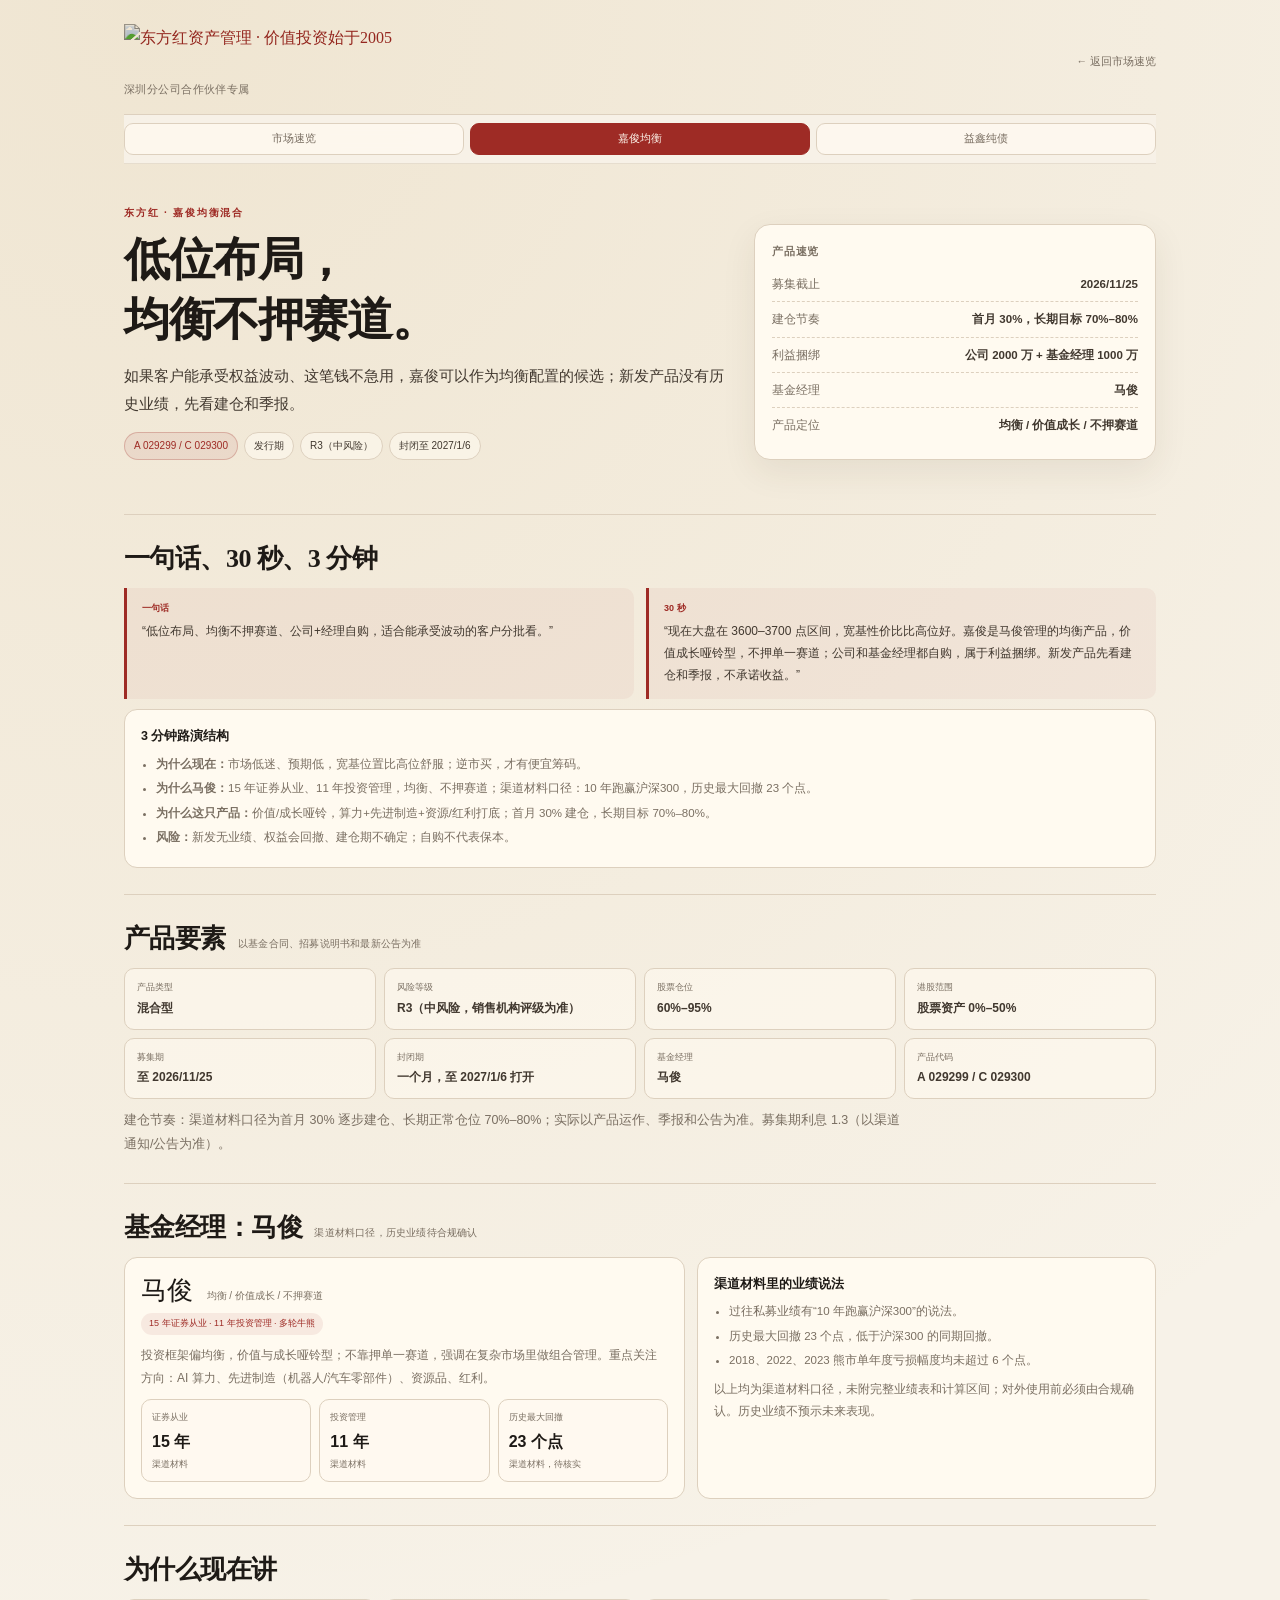
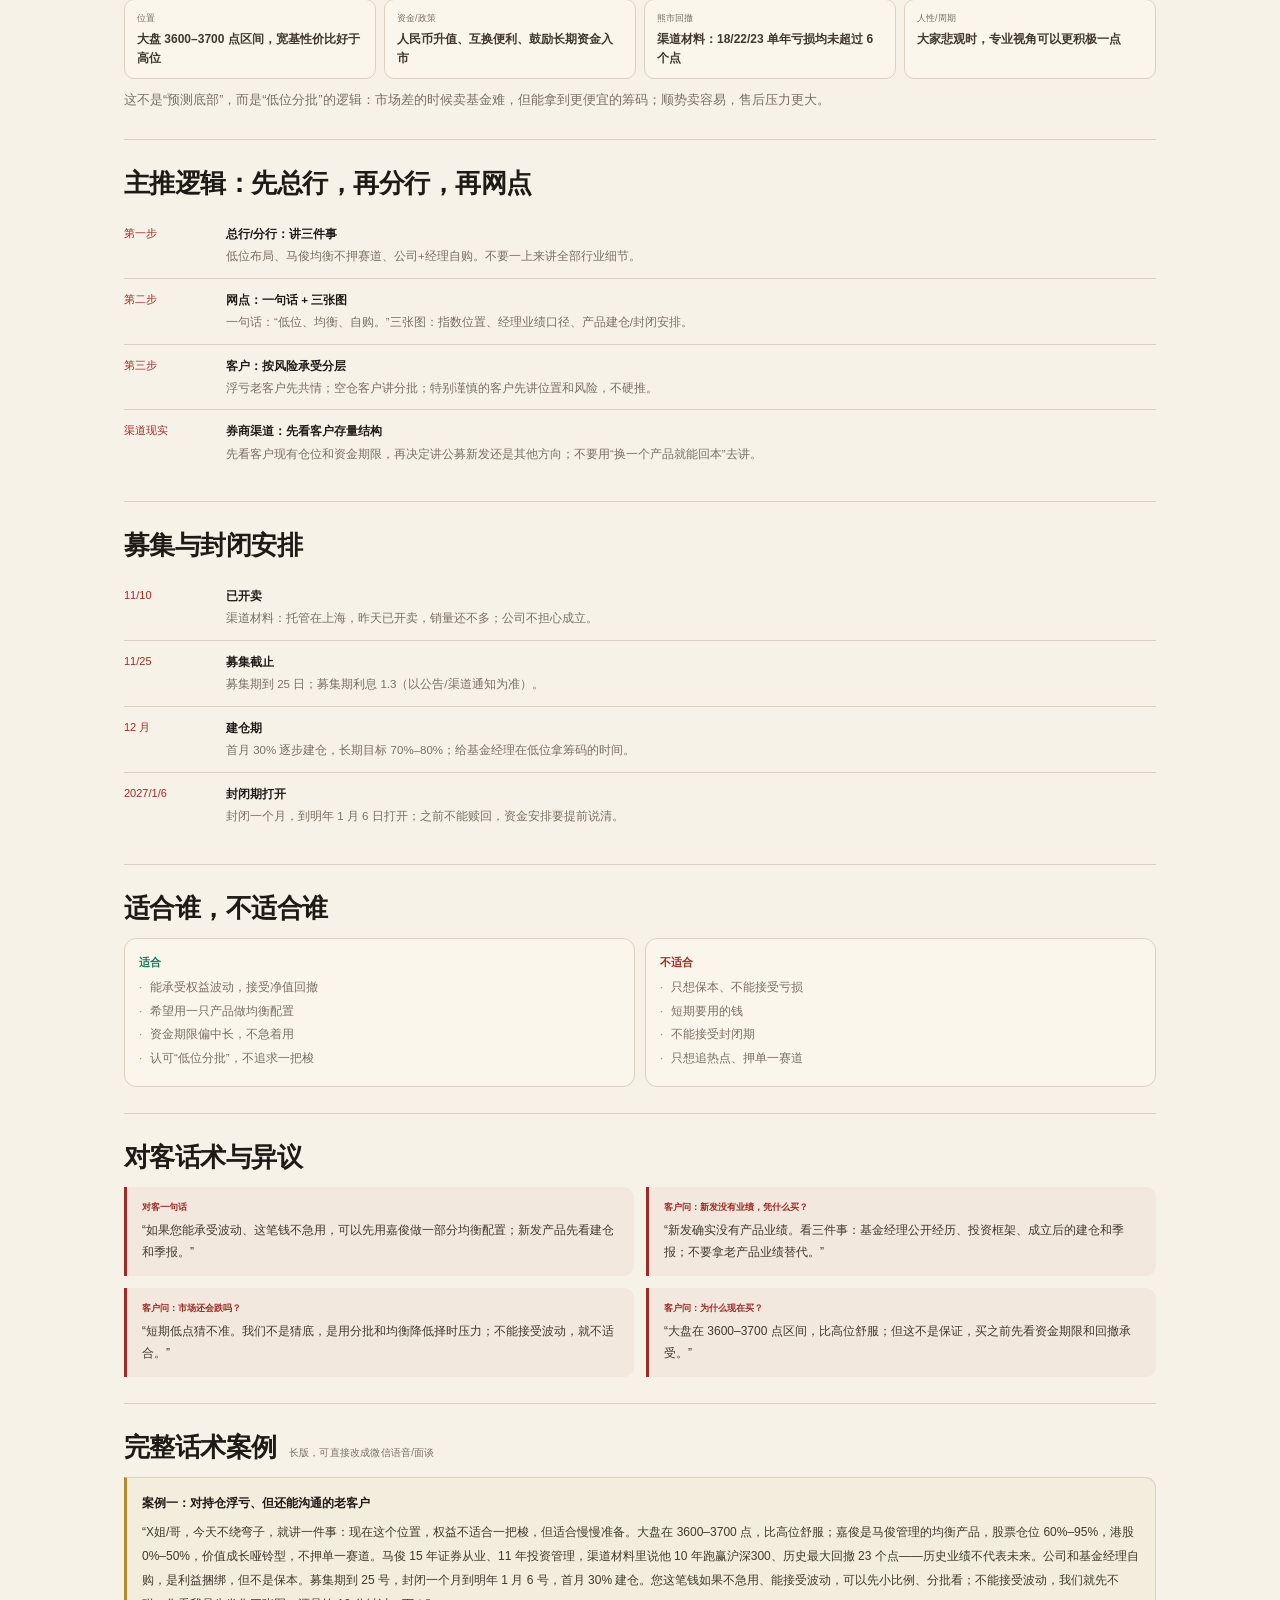
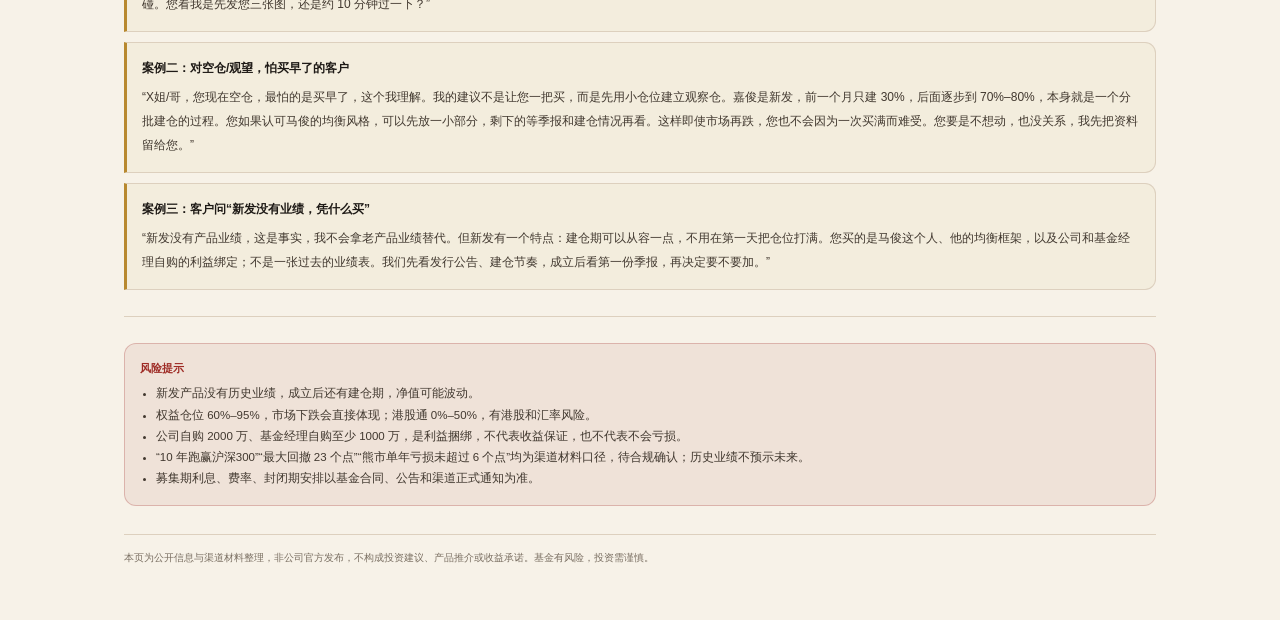
==== jiajun.html @ 781bf3e0 "feat: 产品页 Logo 与导航" ====
<!doctype html>
<html lang="zh-CN">
<head>
<meta charset="utf-8">
<meta name="viewport" content="width=device-width,initial-scale=1,viewport-fit=cover">
<meta name="format-detection" content="telephone=no">
<meta name="theme-color" content="#f7f2e8">
<meta name="apple-mobile-web-app-capable" content="yes">
<meta name="apple-mobile-web-app-status-bar-style" content="default">
<title>东方红 · 嘉俊均衡混合</title>
<meta name="description" content="东方红嘉俊均衡混合产品页：产品定位、基金经理马俊、历史业绩口径、主推逻辑、募集与封闭安排。">
<link rel="icon" href="data:,">
<link rel="stylesheet" href="styles.css">
<link rel="stylesheet" href="product.css">
</head>
<body>
<div class="page">
  <header class="top">
    <a class="brand" href="index.html">
      <img class="brand-logo" src="assets/dfham-logo.png" alt="东方红资产管理 · 价值投资始于2005">
      <span class="brand-sub">深圳分公司合作伙伴专属</span>
    </a>
    <a class="back" href="index.html">← 返回市场速览</a>
  </header>

  <nav class="prod-nav" aria-label="产品导航">
    <a href="index.html">市场速览</a>
    <a class="active" href="jiajun.html">嘉俊均衡</a>
    <a href="yixin.html">益鑫纯债</a>
  </nav>

  <section class="product-hero">
    <div>
      <div class="kicker">东方红 · 嘉俊均衡混合</div>
      <h1>低位布局，<br>均衡不押赛道。</h1>
      <p class="hero-line">如果客户能承受权益波动、这笔钱不急用，嘉俊可以作为均衡配置的候选；新发产品没有历史业绩，先看建仓和季报。</p>
      <div class="hero-badges">
        <span class="red">A 029299 / C 029300</span>
        <span>发行期</span>
        <span>R3（中风险）</span>
        <span>封闭至 2027/1/6</span>
      </div>
    </div>
    <aside class="snapshot">
      <h2>产品速览</h2>
      <div class="snap-row"><span>募集截止</span><b>2026/11/25</b></div>
      <div class="snap-row"><span>建仓节奏</span><b>首月 30%，长期目标 70%–80%</b></div>
      <div class="snap-row"><span>利益捆绑</span><b>公司 2000 万 + 基金经理 1000 万</b></div>
      <div class="snap-row"><span>基金经理</span><b>马俊</b></div>
      <div class="snap-row"><span>产品定位</span><b>均衡 / 价值成长 / 不押赛道</b></div>
    </aside>
  </section>

  <section class="section">
    <h2>一句话、30 秒、3 分钟</h2>
    <div class="two-col">
      <div class="talk-card"><b>一句话</b><p>“低位布局、均衡不押赛道、公司+经理自购，适合能承受波动的客户分批看。”</p></div>
      <div class="talk-card"><b>30 秒</b><p>“现在大盘在 3600–3700 点区间，宽基性价比比高位好。嘉俊是马俊管理的均衡产品，价值成长哑铃型，不押单一赛道；公司和基金经理都自购，属于利益捆绑。新发产品先看建仓和季报，不承诺收益。”</p></div>
    </div>
    <div class="card" style="margin-top:10px">
      <h3>3 分钟路演结构</h3>
      <ul>
        <li><b>为什么现在：</b>市场低迷、预期低，宽基位置比高位舒服；逆市买，才有便宜筹码。</li>
        <li><b>为什么马俊：</b>15 年证券从业、11 年投资管理，均衡、不押赛道；渠道材料口径：10 年跑赢沪深300，历史最大回撤 23 个点。</li>
        <li><b>为什么这只产品：</b>价值/成长哑铃，算力+先进制造+资源/红利打底；首月 30% 建仓，长期目标 70%–80%。</li>
        <li><b>风险：</b>新发无业绩、权益会回撤、建仓期不确定；自购不代表保本。</li>
      </ul>
    </div>
  </section>

  <section class="section">
    <h2>产品要素 <small>以基金合同、招募说明书和最新公告为准</small></h2>
    <div class="facts-grid">
      <div class="fact-box"><span>产品类型</span><b>混合型</b></div>
      <div class="fact-box"><span>风险等级</span><b>R3（中风险，销售机构评级为准）</b></div>
      <div class="fact-box"><span>股票仓位</span><b>60%–95%</b></div>
      <div class="fact-box"><span>港股范围</span><b>股票资产 0%–50%</b></div>
      <div class="fact-box"><span>募集期</span><b>至 2026/11/25</b></div>
      <div class="fact-box"><span>封闭期</span><b>一个月，至 2027/1/6 打开</b></div>
      <div class="fact-box"><span>基金经理</span><b>马俊</b></div>
      <div class="fact-box"><span>产品代码</span><b>A 029299 / C 029300</b></div>
    </div>
    <p class="lede" style="margin-top:10px">建仓节奏：渠道材料口径为首月 30% 逐步建仓、长期正常仓位 70%–80%；实际以产品运作、季报和公告为准。募集期利息 1.3（以渠道通知/公告为准）。</p>
  </section>

  <section class="section">
    <h2>基金经理：马俊 <small>渠道材料口径，历史业绩待合规确认</small></h2>
    <div class="manager-grid">
      <div class="card">
        <div class="manager-name">马俊 <small>均衡 / 价值成长 / 不押赛道</small></div>
        <div class="manager-tag">15 年证券从业 · 11 年投资管理 · 多轮牛熊</div>
        <p style="margin-top:9px">投资框架偏均衡，价值与成长哑铃型；不靠押单一赛道，强调在复杂市场里做组合管理。重点关注方向：AI 算力、先进制造（机器人/汽车零部件）、资源品、红利。</p>
        <div class="metric-row">
          <div class="metric"><span>证券从业</span><b>15 年</b><small>渠道材料</small></div>
          <div class="metric"><span>投资管理</span><b>11 年</b><small>渠道材料</small></div>
          <div class="metric"><span>历史最大回撤</span><b>23 个点</b><small>渠道材料，待核实</small></div>
        </div>
      </div>
      <div class="card">
        <h3>渠道材料里的业绩说法</h3>
        <ul>
          <li>过往私募业绩有“10 年跑赢沪深300”的说法。</li>
          <li>历史最大回撤 23 个点，低于沪深300 的同期回撤。</li>
          <li>2018、2022、2023 熊市单年度亏损幅度均未超过 6 个点。</li>
        </ul>
        <p style="margin-top:7px">以上均为渠道材料口径，未附完整业绩表和计算区间；对外使用前必须由合规确认。历史业绩不预示未来表现。</p>
      </div>
    </div>
  </section>

  <section class="section">
    <h2>为什么现在讲</h2>
    <div class="facts-grid">
      <div class="fact-box"><span>位置</span><b>大盘 3600–3700 点区间，宽基性价比好于高位</b></div>
      <div class="fact-box"><span>资金/政策</span><b>人民币升值、互换便利、鼓励长期资金入市</b></div>
      <div class="fact-box"><span>熊市回撤</span><b>渠道材料：18/22/23 单年亏损均未超过 6 个点</b></div>
      <div class="fact-box"><span>人性/周期</span><b>大家悲观时，专业视角可以更积极一点</b></div>
    </div>
    <p class="lede" style="margin-top:10px">这不是“预测底部”，而是“低位分批”的逻辑：市场差的时候卖基金难，但能拿到更便宜的筹码；顺势卖容易，售后压力更大。</p>
  </section>

  <section class="section">
    <h2>主推逻辑：先总行，再分行，再网点</h2>
    <div class="timeline">
      <div class="tl-row"><div class="tl-date">第一步</div><div class="tl-body"><h3>总行/分行：讲三件事</h3><p>低位布局、马俊均衡不押赛道、公司+经理自购。不要一上来讲全部行业细节。</p></div></div>
      <div class="tl-row"><div class="tl-date">第二步</div><div class="tl-body"><h3>网点：一句话 + 三张图</h3><p>一句话：“低位、均衡、自购。”三张图：指数位置、经理业绩口径、产品建仓/封闭安排。</p></div></div>
      <div class="tl-row"><div class="tl-date">第三步</div><div class="tl-body"><h3>客户：按风险承受分层</h3><p>浮亏老客户先共情；空仓客户讲分批；特别谨慎的客户先讲位置和风险，不硬推。</p></div></div>
      <div class="tl-row"><div class="tl-date">渠道现实</div><div class="tl-body"><h3>券商渠道：先看客户存量结构</h3><p>先看客户现有仓位和资金期限，再决定讲公募新发还是其他方向；不要用“换一个产品就能回本”去讲。</p></div></div>
    </div>
  </section>

  <section class="section">
    <h2>募集与封闭安排</h2>
    <div class="timeline">
      <div class="tl-row"><div class="tl-date">11/10</div><div class="tl-body"><h3>已开卖</h3><p>渠道材料：托管在上海，昨天已开卖，销量还不多；公司不担心成立。</p></div></div>
      <div class="tl-row"><div class="tl-date">11/25</div><div class="tl-body"><h3>募集截止</h3><p>募集期到 25 日；募集期利息 1.3（以公告/渠道通知为准）。</p></div></div>
      <div class="tl-row"><div class="tl-date">12 月</div><div class="tl-body"><h3>建仓期</h3><p>首月 30% 逐步建仓，长期目标 70%–80%；给基金经理在低位拿筹码的时间。</p></div></div>
      <div class="tl-row"><div class="tl-date">2027/1/6</div><div class="tl-body"><h3>封闭期打开</h3><p>封闭一个月，到明年 1 月 6 日打开；之前不能赎回，资金安排要提前说清。</p></div></div>
    </div>
  </section>

  <section class="section">
    <h2>适合谁，不适合谁</h2>
    <div class="fit-grid">
      <div class="fit yes"><h3>适合</h3><ul><li>能承受权益波动，接受净值回撤</li><li>希望用一只产品做均衡配置</li><li>资金期限偏中长，不急着用</li><li>认可“低位分批”，不追求一把梭</li></ul></div>
      <div class="fit no"><h3>不适合</h3><ul><li>只想保本、不能接受亏损</li><li>短期要用的钱</li><li>不能接受封闭期</li><li>只想追热点、押单一赛道</li></ul></div>
    </div>
  </section>

  <section class="section">
    <h2>对客话术与异议</h2>
    <div class="two-col">
      <div class="talk-card"><b>对客一句话</b><p>“如果您能承受波动、这笔钱不急用，可以先用嘉俊做一部分均衡配置；新发产品先看建仓和季报。”</p></div>
      <div class="talk-card"><b>客户问：新发没有业绩，凭什么买？</b><p>“新发确实没有产品业绩。看三件事：基金经理公开经历、投资框架、成立后的建仓和季报；不要拿老产品业绩替代。”</p></div>
      <div class="talk-card"><b>客户问：市场还会跌吗？</b><p>“短期低点猜不准。我们不是猜底，是用分批和均衡降低择时压力；不能接受波动，就不适合。”</p></div>
      <div class="talk-card"><b>客户问：为什么现在买？</b><p>“大盘在 3600–3700 点区间，比高位舒服；但这不是保证，买之前先看资金期限和回撤承受。”</p></div>
    </div>
  </section>

  <section class="section">
    <h2>完整话术案例 <small>长版，可直接改成微信语音/面谈</small></h2>
    <div class="long-talk">
      <b>案例一：对持仓浮亏、但还能沟通的老客户</b>
      <p>“X姐/哥，今天不绕弯子，就讲一件事：现在这个位置，权益不适合一把梭，但适合慢慢准备。大盘在 3600–3700 点，比高位舒服；嘉俊是马俊管理的均衡产品，股票仓位 60%–95%，港股 0%–50%，价值成长哑铃型，不押单一赛道。马俊 15 年证券从业、11 年投资管理，渠道材料里说他 10 年跑赢沪深300、历史最大回撤 23 个点——历史业绩不代表未来。公司和基金经理自购，是利益捆绑，但不是保本。募集期到 25 号，封闭一个月到明年 1 月 6 号，首月 30% 建仓。您这笔钱如果不急用、能接受波动，可以先小比例、分批看；不能接受波动，我们就先不碰。您看我是先发您三张图，还是约 10 分钟过一下？”</p>
    </div>
    <div class="long-talk">
      <b>案例二：对空仓/观望，怕买早了的客户</b>
      <p>“X姐/哥，您现在空仓，最怕的是买早了，这个我理解。我的建议不是让您一把买，而是先用小仓位建立观察仓。嘉俊是新发，前一个月只建 30%，后面逐步到 70%–80%，本身就是一个分批建仓的过程。您如果认可马俊的均衡风格，可以先放一小部分，剩下的等季报和建仓情况再看。这样即使市场再跌，您也不会因为一次买满而难受。您要是不想动，也没关系，我先把资料留给您。” </p>
    </div>
    <div class="long-talk">
      <b>案例三：客户问“新发没有业绩，凭什么买”</b>
      <p>“新发没有产品业绩，这是事实，我不会拿老产品业绩替代。但新发有一个特点：建仓期可以从容一点，不用在第一天把仓位打满。您买的是马俊这个人、他的均衡框架，以及公司和基金经理自购的利益绑定；不是一张过去的业绩表。我们先看发行公告、建仓节奏，成立后看第一份季报，再决定要不要加。” </p>
    </div>
  </section>

  <section class="section">
    <div class="risk-box">
      <h3>风险提示</h3>
      <ul>
        <li>新发产品没有历史业绩，成立后还有建仓期，净值可能波动。</li>
        <li>权益仓位 60%–95%，市场下跌会直接体现；港股通 0%–50%，有港股和汇率风险。</li>
        <li>公司自购 2000 万、基金经理自购至少 1000 万，是利益捆绑，不代表收益保证，也不代表不会亏损。</li>
        <li>“10 年跑赢沪深300”“最大回撤 23 个点”“熊市单年亏损未超过 6 个点”均为渠道材料口径，待合规确认；历史业绩不预示未来。</li>
        <li>募集期利息、费率、封闭期安排以基金合同、公告和渠道正式通知为准。</li>
      </ul>
    </div>
  </section>

  <footer class="foot">
    本页为公开信息与渠道材料整理，非公司官方发布，不构成投资建议、产品推介或收益承诺。基金有风险，投资需谨慎。
  </footer>
</div>
</body>
</html>
---- styles.css ----
:root{
  --paper:#f7f2e8;
  --surface:#fffaf0;
  --ink:#1e1a16;
  --ink2:#41382f;
  --muted:#7a6f62;
  --line:#ddd0be;
  --red:#9e2b25;
  --red-soft:rgba(158,43,37,.08);
  --gold:#b8892f;
  --green:#177a5c;
  --blue:#245f73;
  --shadow:0 12px 34px rgba(70,52,30,.08);
  --font-b:"Songti SC","Noto Serif SC",Georgia,serif;
  --font-d:"PingFang SC","Microsoft YaHei",Helvetica,sans-serif;
}
*{box-sizing:border-box;margin:0;padding:0}
html,body{overflow-x:hidden}
body{
  background:
    radial-gradient(circle at 12% 0%,rgba(184,137,47,.13),transparent 42%),
    radial-gradient(circle at 92% 2%,rgba(36,95,115,.07),transparent 38%),
    var(--paper);
  color:var(--ink);
  font-family:var(--font-b);
  line-height:1.75;
  -webkit-font-smoothing:antialiased;
}
.page{max-width:1120px;margin:0 auto;padding:26px 24px 54px}
.top{display:flex;justify-content:space-between;align-items:center;gap:18px;padding-bottom:18px;border-bottom:1px solid var(--line)}
.brand{display:flex;flex-direction:column;align-items:flex-start;gap:4px;text-decoration:none}
.brand-logo{display:block;height:42px;width:auto;mix-blend-mode:multiply}
.brand-sub{display:block;font-family:var(--font-d);font-size:10.5px;color:var(--muted);letter-spacing:.04em}
.brand-text b{display:block;font-family:var(--font-d);font-size:15px;letter-spacing:.03em}
.brand-text span{display:block;font-family:var(--font-d);font-size:10.5px;color:var(--muted);margin-top:2px;letter-spacing:.04em}
.badge{font-family:var(--font-d);font-size:10px;color:var(--red);border:1px solid rgba(158,43,37,.28);background:var(--red-soft);border-radius:999px;padding:5px 10px;white-space:nowrap}
.hero{padding:42px 0 28px}
.eyebrow{font-family:var(--font-d);font-size:10.5px;font-weight:750;letter-spacing:.16em;text-transform:uppercase;color:var(--red)}
h1{font-size:46px;line-height:1.3;letter-spacing:-.03em;font-weight:600;margin:10px 0 12px}
.summary{font-family:var(--font-d);font-size:14px;line-height:1.95;color:var(--ink2);max-width:780px}
.meta{display:flex;align-items:center;gap:9px;flex-wrap:wrap;margin-top:14px;font-family:var(--font-d);font-size:10.5px;color:var(--muted)}
.meta b{color:var(--ink2);font-weight:650}
.dot{width:3px;height:3px;border-radius:50%;background:var(--gold)}
.market-grid{display:grid;grid-template-columns:repeat(3,minmax(0,1fr));gap:10px}
.tile{border:1px solid var(--line);border-radius:14px;background:var(--surface);padding:14px 15px;box-shadow:var(--shadow);position:relative;overflow:hidden}
.tile::before{content:"";position:absolute;left:0;top:0;bottom:0;width:3px;background:var(--red);opacity:.8}
.tile.hk::before{background:var(--green)}
.tile.us::before{background:var(--blue)}
.tile.fx::before{background:var(--gold)}
.tile.gold::before{background:#a7771e}
.tile-head{display:flex;justify-content:space-between;align-items:center;gap:8px;font-family:var(--font-d);font-size:9.5px;color:var(--muted)}
.tile-label{font-family:var(--font-d);font-size:12px;font-weight:700;color:var(--ink2);letter-spacing:.01em;margin-top:0}
.tile-main{display:flex;align-items:baseline;gap:8px;margin-top:5px}
.tile-main b{font-family:var(--font-b);font-size:24px;line-height:1.05;letter-spacing:-.02em;font-weight:700;font-variant-numeric:tabular-nums}
.tile-main span{font-family:var(--font-d);font-size:11px;font-weight:600;margin-bottom:2px;font-variant-numeric:tabular-nums}
.tile-sub{display:grid;gap:2px;margin-top:7px;padding-top:6px;border-top:1px dashed var(--line);font-family:var(--font-d);font-size:10px;color:var(--muted)}
.tile-sub div{display:flex;justify-content:space-between;gap:8px}
.tile-sub b{font-weight:600;color:var(--ink2)}
.up{color:var(--red)}
.down{color:var(--green)}
.flat{color:var(--muted)}
.section{padding-top:28px;margin-top:28px;border-top:1px solid var(--line)}
.section-head{display:flex;justify-content:space-between;align-items:end;gap:18px;margin-bottom:16px}
.section-head h2{font-size:25px;line-height:1.3;font-weight:600;letter-spacing:-.02em}
.section-head p{font-family:var(--font-d);font-size:10.5px;color:var(--muted);line-height:1.75;text-align:right;max-width:400px}
.read-grid{display:grid;grid-template-columns:repeat(3,1fr);gap:10px}
.read{border:1px solid var(--line);border-radius:13px;background:rgba(255,250,240,.62);padding:15px}
.read span{display:block;font-family:var(--font-d);font-size:9.5px;color:var(--muted);letter-spacing:.05em}
.read b{display:block;font-family:var(--font-d);font-size:13px;font-weight:650;line-height:1.65;margin-top:5px}
.read p{font-family:var(--font-d);font-size:11px;line-height:1.8;color:var(--muted);margin-top:6px}
.opening-grid{display:grid;grid-template-columns:repeat(3,1fr);gap:10px}
.opening{border:1px solid var(--line);border-radius:13px;background:var(--surface);padding:15px;box-shadow:var(--shadow)}
.opening > span{font-family:var(--font-d);font-size:9px;font-weight:700;color:var(--red)}
.opening h3{font-family:var(--font-d);font-size:12.5px;line-height:1.6;margin-top:3px}
.opening .state{font-family:var(--font-d);font-size:10px;line-height:1.7;color:var(--muted);margin-top:3px}
.opening-line{font-family:var(--font-d);font-size:10.5px;line-height:1.8;color:var(--ink2);margin-top:7px;padding-top:7px;border-top:1px dashed var(--line)}
.opening-line b{display:block;font-size:9px;color:var(--green);margin-bottom:2px}
.opening-line.avoid b{color:var(--red)}
.evidence-grid{display:grid;grid-template-columns:repeat(4,1fr);gap:8px;margin-top:10px}
.evidence-card{border:1px solid var(--line);border-left:3px solid var(--gold);border-radius:10px;background:rgba(255,250,240,.6);padding:11px 12px}
.evidence-card span{display:block;font-family:var(--font-d);font-size:9px;color:var(--muted)}
.evidence-card b{display:block;font-family:var(--font-d);font-size:12.5px;line-height:1.5;margin-top:3px;color:var(--ink)}
.evidence-card p{font-family:var(--font-d);font-size:10px;line-height:1.75;color:var(--muted);margin-top:4px}
.evidence-card em{display:block;font-family:var(--font-d);font-size:9.5px;line-height:1.7;color:var(--ink2);font-style:normal;margin-top:5px;padding-left:7px;border-left:2px solid var(--red)}
.confidence{display:grid;grid-template-columns:minmax(0,1.35fr) minmax(230px,.65fr);gap:12px}
.confidence-main{border:1px solid var(--line);border-radius:15px;background:var(--surface);padding:19px;box-shadow:var(--shadow)}
.quote{font-family:var(--font-d);font-size:13.5px;line-height:2;color:var(--ink)}
.confidence-steps{display:grid;grid-template-columns:repeat(4,1fr);gap:8px;margin-top:15px}
.confidence-steps div{border-top:1px dashed var(--line);padding-top:8px}
.confidence-steps b{font-family:var(--font-d);font-size:10px;color:var(--red)}
.confidence-steps p{font-family:var(--font-d);font-size:10px;line-height:1.7;color:var(--muted);margin-top:4px}
.confidence-note{border:1px solid rgba(184,137,47,.24);border-radius:15px;background:rgba(184,137,47,.08);padding:17px}
.confidence-note b{font-family:var(--font-d);font-size:11px;color:#7d5a1a}
.confidence-note p{font-family:var(--font-d);font-size:10.5px;line-height:1.85;color:var(--ink2);margin-top:6px}
.chart-card{border:1px solid var(--line);border-radius:15px;background:var(--surface);padding:16px;box-shadow:var(--shadow)}
.chart-head{display:flex;justify-content:space-between;align-items:center;gap:10px;font-family:var(--font-d);font-size:11px;color:var(--ink2)}
.chart-head span{font-size:9.5px;color:var(--muted)}
.chart-legend{display:flex;gap:12px;flex-wrap:wrap;margin-top:8px;font-family:var(--font-d);font-size:9.5px;color:var(--muted)}
.legend-item{display:flex;align-items:center;gap:5px}
.legend-dot{width:7px;height:7px;border-radius:50%}
.market-chart{display:block;width:100%;height:auto;margin-top:4px}
.chart-foot{font-family:var(--font-d);font-size:9px;line-height:1.7;color:var(--muted);margin-top:4px}
.stat-strip{display:grid;grid-template-columns:repeat(4,1fr);gap:8px;margin-top:10px}
.stat-card{border:1px solid var(--line);border-radius:11px;background:rgba(255,250,240,.6);padding:10px 11px}
.stat-card span{display:block;font-family:var(--font-d);font-size:9px;color:var(--muted)}
.stat-card b{display:block;font-family:var(--font-d);font-size:17px;margin-top:2px;font-variant-numeric:tabular-nums}
.stat-card small{display:block;font-family:var(--font-d);font-size:9px;line-height:1.65;color:var(--muted);margin-top:2px}
.position-grid{display:grid;grid-template-columns:repeat(3,1fr);gap:10px;margin-top:10px}
.position-card{border:1px solid var(--line);border-radius:13px;background:rgba(255,250,240,.6);padding:14px}
.position-card h3{font-family:var(--font-d);font-size:11px;color:var(--red);margin-bottom:5px}
.position-card ul{list-style:none}
.position-card li{display:flex;justify-content:space-between;gap:8px;padding:4px 0;border-bottom:1px dashed var(--line);font-family:var(--font-d);font-size:10px;line-height:1.6;color:var(--muted)}
.position-card li:last-child{border-bottom:0}
.position-card li b{color:var(--ink2);font-weight:600;white-space:nowrap}
.viewpoint-grid{display:grid;grid-template-columns:repeat(4,1fr);gap:8px;margin-top:10px}
.viewpoint-card{border:1px solid var(--line);border-radius:11px;background:rgba(184,137,47,.055);padding:11px 12px}
.viewpoint-card span{display:block;font-family:var(--font-d);font-size:9px;color:var(--red)}
.viewpoint-card b{display:block;font-family:var(--font-d);font-size:11.5px;line-height:1.55;margin-top:3px;color:var(--ink)}
.viewpoint-card p{font-family:var(--font-d);font-size:9.5px;line-height:1.75;color:var(--muted);margin-top:3px}
.scenario-grid{display:grid;grid-template-columns:repeat(3,1fr);gap:10px;margin-top:10px}
.scenario{border:1px solid var(--line);border-top:3px solid var(--line);border-radius:11px;background:rgba(255,250,240,.55);padding:12px}
.scenario.up{border-top-color:var(--red)}
.scenario.flat{border-top-color:var(--gold)}
.scenario.down{border-top-color:var(--green)}
.scenario h3{font-family:var(--font-d);font-size:11px;color:var(--ink)}
.scenario p{font-family:var(--font-d);font-size:9.5px;line-height:1.75;color:var(--muted);margin-top:4px}
.scenario p b{color:var(--ink2)}
.chart-note{font-family:var(--font-d);font-size:9.5px;line-height:1.75;color:var(--muted);margin-top:8px;padding-left:9px;border-left:2px solid var(--gold)}
.product-grid{display:grid;grid-template-columns:repeat(2,1fr);gap:14px}
.product{border:1px solid var(--line);border-radius:17px;background:var(--surface);padding:21px;box-shadow:var(--shadow)}
.product-top{display:flex;justify-content:space-between;gap:12px;align-items:flex-start}
.product h3{font-size:27px;line-height:1.3;font-weight:600}
.product .label{font-family:var(--font-d);font-size:10px;color:var(--red);background:var(--red-soft);border-radius:999px;padding:4px 9px;white-space:nowrap}
.product.yixin .label{color:#7d5a1a;background:rgba(184,137,47,.14)}
.codes{font-family:var(--font-d);font-size:10px;color:var(--muted);margin-top:3px}
.product-facts{font-family:var(--font-d);font-size:10px;line-height:1.7;color:var(--ink2);margin-top:7px;padding:7px 0;border-top:1px dashed var(--line);border-bottom:1px dashed var(--line)}
.one-line{font-family:var(--font-d);font-size:12.5px;line-height:1.85;color:var(--ink2);margin:13px 0;padding:12px 13px;border-radius:10px;background:rgba(158,43,37,.045)}
.product.yixin .one-line{background:rgba(184,137,47,.08)}
.product-script{font-family:var(--font-d);font-size:11px;line-height:1.85;color:var(--ink2);margin:-3px 0 12px;padding:9px 11px;border-radius:8px;background:rgba(23,122,92,.06);border-left:2px solid var(--green)}
.product-script span{display:block;font-size:9px;color:var(--green);margin-bottom:3px;letter-spacing:.04em}
.product-why{font-family:var(--font-d);font-size:10.5px;line-height:1.8;color:var(--muted);margin:-2px 0 10px;padding:8px 10px;border:1px dashed var(--line);border-radius:8px}
.product-why span{display:block;font-size:9px;color:var(--gold);margin-bottom:2px;letter-spacing:.04em}
.product-link{display:inline-block;margin-top:10px;padding-top:8px;border-top:1px solid var(--line);font-family:var(--font-d);font-size:10.5px;color:var(--red)}
.launch-grid{display:grid;grid-template-columns:repeat(4,1fr);gap:8px}
.launch-card{border:1px solid var(--line);border-radius:11px;background:rgba(255,250,240,.6);padding:12px}
.launch-card span{display:block;font-family:var(--font-d);font-size:10px;color:var(--red)}
.launch-card b{display:block;font-family:var(--font-d);font-size:11.5px;line-height:1.55;margin-top:3px}
.launch-card p{font-family:var(--font-d);font-size:9.5px;line-height:1.75;color:var(--muted);margin-top:3px}
.fit-grid{display:grid;grid-template-columns:1fr 1fr;gap:9px}
.fit-box{border-top:1px dashed var(--line);padding-top:9px}
.fit-box span{display:block;font-family:var(--font-d);font-size:9.5px;color:var(--muted);margin-bottom:4px}
.chips{display:flex;gap:5px;flex-wrap:wrap}
.chip{font-family:var(--font-d);font-size:9.5px;line-height:1.5;border-radius:999px;padding:3px 7px;background:rgba(23,122,92,.08);color:var(--green)}
.chip.no{background:rgba(158,43,37,.07);color:var(--red)}
.when{font-family:var(--font-d);font-size:11px;line-height:1.8;color:var(--ink2);margin-top:11px;padding-left:10px;border-left:2px solid var(--gold)}
.risk{font-family:var(--font-d);font-size:10px;line-height:1.75;color:var(--muted);margin-top:9px}
.talk-grid{display:grid;grid-template-columns:1fr 1fr;gap:10px}
.talk{display:grid;grid-template-columns:30px minmax(0,1fr);gap:9px;border:1px solid var(--line);border-radius:13px;background:rgba(255,250,240,.62);padding:14px}
.talk-num{font-family:var(--font-d);font-size:10px;font-weight:700;color:var(--red);padding-top:2px}
.talk h3{font-family:var(--font-d);font-size:12px;line-height:1.65;font-weight:650;color:var(--ink)}
.talk p{font-family:var(--font-d);font-size:10.5px;line-height:1.8;color:var(--muted);margin-top:5px}
.talk .say b{color:var(--green)}
.talk .avoid b{color:var(--red)}
.manager-grid{display:grid;grid-template-columns:1fr 1fr;gap:12px}
.manager{border:1px solid var(--line);border-radius:13px;padding:16px;background:rgba(255,250,240,.6)}
.manager b{font-family:var(--font-d);font-size:13px}
.manager span{font-family:var(--font-d);font-size:9.5px;color:var(--muted);margin-left:7px}
.manager p{font-family:var(--font-d);font-size:11px;line-height:1.8;color:var(--muted);margin-top:7px}
.qa-grid{display:grid;grid-template-columns:repeat(3,1fr);gap:10px}
.qa{border:1px solid var(--line);border-radius:13px;padding:15px;background:rgba(255,250,240,.6)}
.qa h3{font-family:var(--font-d);font-size:12px;line-height:1.65;font-weight:650}
.qa p{font-family:var(--font-d);font-size:11px;line-height:1.8;color:var(--muted);margin-top:7px}
.events{display:grid;gap:0}
.event{display:grid;grid-template-columns:78px minmax(0,1fr);gap:14px;padding:12px 0;border-bottom:1px solid var(--line)}
.event:last-child{border-bottom:0}
.event-date{font-family:var(--font-d);font-size:16px;color:var(--red);font-variant-numeric:tabular-nums}
.event-date span{display:block;font-size:10px;color:var(--muted);margin-top:2px}
.event h3{font-family:var(--font-d);font-size:12.5px;font-weight:650}
.event p{font-family:var(--font-d);font-size:10.5px;line-height:1.75;color:var(--muted);margin-top:3px}
.foot{margin-top:32px;padding-top:16px;border-top:1px solid var(--line);font-family:var(--font-d);font-size:10px;line-height:1.85;color:var(--muted)}
.foot #disclaimer{color:var(--ink2);font-size:10.5px;margin-bottom:5px}
@media(max-width:900px){
  .product-grid{grid-template-columns:1fr}
  .read-grid,.qa-grid{grid-template-columns:1fr}
  .manager-grid{grid-template-columns:1fr}
  .talk-grid{grid-template-columns:1fr}
  .opening-grid{grid-template-columns:1fr}
  .evidence-grid{grid-template-columns:1fr 1fr}
  .launch-grid{grid-template-columns:1fr 1fr}
  .confidence{grid-template-columns:1fr}
  .confidence-steps{grid-template-columns:1fr 1fr}
  .stat-strip{grid-template-columns:1fr 1fr}
  .position-grid{grid-template-columns:1fr}
  .scenario-grid{grid-template-columns:1fr}
  .viewpoint-grid{grid-template-columns:1fr 1fr}
}
@media(max-width:600px){
  .page{padding:18px 16px 42px}
  .top{align-items:flex-start;flex-direction:column;gap:8px}
  .hero{padding:30px 0 22px}
  h1{font-size:34px}
  .summary{font-size:13px}
  .market-grid{gap:8px}
  .tile{padding:14px}
  .tile-main b{font-size:24px}
  .tile-sub{font-size:11px}
  .section-head{display:block}
  .section-head p{text-align:left;margin-top:5px;font-size:11px}
  .section-head h2{font-size:22px}
  .read b{font-size:14px}
  .read p{font-size:12px}
  .quote{font-size:13px}
  .confidence-steps{grid-template-columns:1fr}
  .confidence-steps p{font-size:11px}
  .confidence-note p{font-size:11.5px}
  .stat-card b{font-size:19px}
  .stat-card small{font-size:10px}
  .position-card li{font-size:11px}
  .scenario p{font-size:10.5px}
  .viewpoint-grid{grid-template-columns:1fr}
  .viewpoint-card b{font-size:12.5px}
  .viewpoint-card p{font-size:10.5px}
  .product{padding:17px}
  .product h3{font-size:23px}
  .product-facts{font-size:11px}
  .one-line{font-size:13px}
  .product-script{font-size:12px}
  .chip{font-size:10.5px}
  .when{font-size:12px}
  .risk{font-size:11px}
  .talk h3{font-size:13px}
  .talk p{font-size:12px}
  .opening h3{font-size:13px}
  .opening .state{font-size:11px}
  .opening-line{font-size:11.5px}
  .evidence-grid{grid-template-columns:1fr}
  .evidence-card b{font-size:14px}
  .evidence-card p{font-size:11px}
  .evidence-card em{font-size:10.5px}
  .product-why{font-size:11.5px}
  .product-link{font-size:12px}
  .launch-grid{grid-template-columns:1fr}
  .launch-card p{font-size:11px}
  .manager p{font-size:12px}
  .qa h3{font-size:13px}
  .qa p{font-size:12px}
  .event h3{font-size:13px}
  .event p{font-size:11.5px}
  .fit-grid{grid-template-columns:1fr}
}

/* quick jump + internal strategy */
.quick-jump{display:grid;grid-template-columns:1fr 1fr;gap:10px;position:sticky;top:0;z-index:40;background:rgba(247,242,232,.94);backdrop-filter:blur(14px);padding:9px 0;border-bottom:1px solid rgba(221,208,190,.6)}
.quick-jump a{display:grid;grid-template-columns:1fr auto;grid-template-rows:auto auto auto;column-gap:8px;align-items:center;border:1px solid var(--line);border-radius:12px;background:var(--surface);padding:9px 13px;text-decoration:none;box-shadow:0 8px 20px rgba(70,52,30,.06);transition:transform .16s ease,border-color .16s ease}
.quick-jump a:active{transform:scale(.985)}
.quick-jump a:hover{border-color:rgba(158,43,37,.35);text-decoration:none}
.quick-jump span{grid-column:1;font-family:var(--font-d);font-size:8.5px;color:var(--red);letter-spacing:.05em}
.quick-jump b{grid-column:1;font-family:var(--font-b);font-size:15px;line-height:1.35;color:var(--ink)}
.quick-jump em{grid-column:1;font-family:var(--font-d);font-size:9.5px;font-style:normal;color:var(--muted);line-height:1.4}
.quick-jump i{grid-column:2;grid-row:1/4;font-style:normal;color:var(--red);font-size:18px;line-height:1}
.strategy-grid{display:grid;grid-template-columns:repeat(3,1fr);gap:10px}
.strategy{border:1px solid var(--line);border-left:3px solid var(--gold);border-radius:11px;background:rgba(255,250,240,.6);padding:14px}
.strategy span{display:block;font-family:var(--font-d);font-size:9px;color:var(--red);letter-spacing:.05em}
.strategy b{display:block;font-family:var(--font-d);font-size:11.5px;line-height:1.55;margin-top:3px}
.strategy p{font-family:var(--font-d);font-size:10.5px;line-height:1.8;color:var(--muted);margin-top:4px}

/* readability pass */
html{scroll-behavior:smooth}
body{-webkit-text-size-adjust:100%}
a{-webkit-tap-highlight-color:transparent}
.summary{font-size:15px}
.meta{font-size:11px}
.read b{font-size:14px}
.read p{font-size:12px}
.opening h3{font-size:13px}
.opening .state{font-size:11px}
.opening-line{font-size:11.5px}
.quote{font-size:14px}
.confidence-steps p{font-size:10.5px}
.confidence-note p{font-size:11px}
.evidence-card p{font-size:11px}
.evidence-card em{font-size:10.5px}
.product-facts{font-size:10.5px}
.one-line{font-size:13px}
.product-script{font-size:11.5px}
.product-why{font-size:11px}
.talk h3{font-size:13px}
.talk p{font-size:11.5px}
.qa h3{font-size:13px}
.qa p{font-size:11.5px}
.launch-card p{font-size:10.5px}
.strategy p{font-size:11px}
.product-link{font-size:11.5px}
.foot{font-size:10.5px}

@media(max-width:900px){
  .strategy-grid{grid-template-columns:1fr 1fr}
}
@media(max-width:600px){
  .page{padding-bottom:calc(42px + env(safe-area-inset-bottom))}
  .quick-jump{gap:6px;padding:7px 0}
  .quick-jump a{padding:8px 10px;border-radius:10px}
  .quick-jump span{font-size:8px}
  .quick-jump b{font-size:13px}
  .quick-jump em{font-size:9px}
  .quick-jump i{font-size:16px}
  .summary{font-size:13.5px}
  .opening-line{font-size:12px}
  .evidence-card p{font-size:11.5px}
  .product-facts{font-size:11px}
  .one-line{font-size:13.5px}
  .product-script{font-size:12.5px}
  .product-why{font-size:12px}
  .talk h3{font-size:13.5px}
  .talk p{font-size:12px}
  .qa h3{font-size:13.5px}
  .qa p{font-size:12px}
  .launch-card p{font-size:11px}
  .strategy-grid{grid-template-columns:1fr}
  .strategy b{font-size:12.5px}
  .strategy p{font-size:12px}
}

@media(max-width:600px){
  .market-grid{grid-template-columns:1fr 1fr}
  .tile{padding:12px}
  .tile-label{font-size:11px}
  .tile-main b{font-size:22px}
  .tile-main span{font-size:10px}
  .tile-sub{font-size:10px}
}

/* header logo + smaller hero title */
.brand-logo{height:42px}
.hero h1{font-size:34px;line-height:1.25;margin:7px 0 9px}
@media(max-width:600px){
  .brand-logo{height:36px}
  .brand-sub{font-size:10px}
  .hero h1{font-size:27px}
}

/* final logo/title sizing */
.brand-logo{height:52px}
.hero h1{font-size:30px}
@media(max-width:600px){
  .brand-logo{height:42px}
  .hero h1{font-size:26px}
}
---- product.css ----
:root{
  --paper:#f7f2e8;
  --surface:#fffaf0;
  --ink:#1e1a16;
  --ink2:#41382f;
  --muted:#7a6f62;
  --line:#ddd0be;
  --red:#9e2b25;
  --red-soft:rgba(158,43,37,.08);
  --gold:#b8892f;
  --green:#177a5c;
  --shadow:0 12px 34px rgba(70,52,30,.08);
  --font-b:"Songti SC","Noto Serif SC",Georgia,serif;
  --font-d:"PingFang SC","Microsoft YaHei",Helvetica,sans-serif;
}
*{box-sizing:border-box;margin:0;padding:0}
html,body{overflow-x:hidden}
body{background:radial-gradient(circle at 12% 0%,rgba(184,137,47,.12),transparent 42%),var(--paper);color:var(--ink);font-family:var(--font-b);line-height:1.75;-webkit-font-smoothing:antialiased}
a{color:var(--red);text-decoration:none}
a:hover{text-decoration:underline}
.page{max-width:1080px;margin:0 auto;padding:24px 24px 54px}
.top{display:flex;justify-content:space-between;align-items:center;gap:18px;padding-bottom:16px;border-bottom:1px solid var(--line)}
.brand{display:flex;flex-direction:column;align-items:flex-start;gap:4px;text-decoration:none}
.brand-logo{display:block;height:42px;width:auto;mix-blend-mode:multiply}
.brand-sub{display:block;font-family:var(--font-d);font-size:10.5px;color:var(--muted);letter-spacing:.04em}
.mark{background:var(--red);color:#fff8ee;border-radius:10px;padding:8px 11px;font-family:var(--font-b);font-size:19px;line-height:1.15;letter-spacing:.04em}
.brand-text b{display:block;font-family:var(--font-d);font-size:14px}
.brand-text span{display:block;font-family:var(--font-d);font-size:10.5px;color:var(--muted);margin-top:1px}
.back{font-family:var(--font-d);font-size:10.5px;color:var(--muted);white-space:nowrap}
.product-hero{display:grid;grid-template-columns:minmax(0,1.2fr) minmax(260px,.8fr);gap:28px;align-items:end;padding:40px 0 28px}
.kicker{font-family:var(--font-d);font-size:10px;font-weight:750;letter-spacing:.18em;text-transform:uppercase;color:var(--red)}
h1{font-size:46px;line-height:1.3;letter-spacing:-.03em;font-weight:600;margin:9px 0 12px}
.hero-line{font-family:var(--font-d);font-size:13.5px;line-height:1.95;color:var(--ink2);max-width:680px}
.hero-badges{display:flex;gap:6px;flex-wrap:wrap;margin-top:14px}
.hero-badges span{font-family:var(--font-d);font-size:10px;border:1px solid var(--line);background:rgba(255,250,240,.6);border-radius:999px;padding:4px 9px;color:var(--ink2)}
.hero-badges .red{color:var(--red);border-color:rgba(158,43,37,.25);background:var(--red-soft)}
.snapshot{border:1px solid var(--line);border-radius:16px;background:var(--surface);padding:17px;box-shadow:var(--shadow)}
.snapshot h2{font-family:var(--font-d);font-size:11px;color:var(--muted);letter-spacing:.06em;margin-bottom:6px}
.snap-row{display:flex;justify-content:space-between;gap:10px;padding:7px 0;border-bottom:1px dashed var(--line);font-family:var(--font-d);font-size:10.5px;color:var(--muted)}
.snap-row:last-child{border-bottom:0}
.snap-row b{color:var(--ink2);font-weight:650;text-align:right}
.section{padding-top:26px;margin-top:26px;border-top:1px solid var(--line)}
.section h2{font-size:26px;line-height:1.35;font-weight:600;letter-spacing:-.02em;margin-bottom:12px}
.section h2 small{font-family:var(--font-d);font-size:10px;color:var(--muted);font-weight:400;letter-spacing:.02em;margin-left:6px}
.lede{font-family:var(--font-d);font-size:12px;line-height:1.9;color:var(--muted);max-width:780px;margin-bottom:12px}
.facts-grid{display:grid;grid-template-columns:repeat(4,1fr);gap:8px}
.fact-box{border:1px solid var(--line);border-radius:10px;background:rgba(255,250,240,.6);padding:11px 12px}
.fact-box span{display:block;font-family:var(--font-d);font-size:9px;color:var(--muted)}
.fact-box b{display:block;font-family:var(--font-d);font-size:11.5px;line-height:1.55;margin-top:3px;color:var(--ink2)}
.two-col{display:grid;grid-template-columns:1fr 1fr;gap:12px}
.card{border:1px solid var(--line);border-radius:13px;background:var(--surface);padding:16px}
.card h3{font-family:var(--font-d);font-size:12.5px;color:var(--ink);margin-bottom:6px}
.card p{font-family:var(--font-d);font-size:11px;line-height:1.85;color:var(--muted)}
.card ul{padding-left:15px}
.card li{font-family:var(--font-d);font-size:10.5px;line-height:1.85;color:var(--muted);margin-bottom:3px}
.manager-grid{display:grid;grid-template-columns:1.1fr .9fr;gap:12px}
.manager-name{font-family:var(--font-b);font-size:26px;line-height:1.3}
.manager-name small{font-family:var(--font-d);font-size:10px;color:var(--muted);margin-left:7px}
.manager-tag{display:inline-block;font-family:var(--font-d);font-size:9px;color:var(--red);background:var(--red-soft);border-radius:999px;padding:3px 8px;margin-top:4px}
.metric-row{display:grid;grid-template-columns:repeat(3,1fr);gap:8px;margin-top:10px}
.metric{border:1px solid var(--line);border-radius:10px;padding:10px;background:rgba(255,250,240,.55)}
.metric span{display:block;font-family:var(--font-d);font-size:9px;color:var(--muted)}
.metric b{display:block;font-family:var(--font-d);font-size:16px;margin-top:2px}
.metric small{display:block;font-family:var(--font-d);font-size:8.5px;line-height:1.6;color:var(--muted);margin-top:2px}
.timeline{display:grid;gap:0}
.tl-row{display:grid;grid-template-columns:88px minmax(0,1fr);gap:14px;padding:11px 0;border-bottom:1px solid var(--line)}
.tl-row:last-child{border-bottom:0}
.tl-date{font-family:var(--font-d);font-size:11px;color:var(--red)}
.tl-body h3{font-family:var(--font-d);font-size:11.5px}
.tl-body p{font-family:var(--font-d);font-size:10.5px;line-height:1.8;color:var(--muted);margin-top:2px}
.fit-grid{display:grid;grid-template-columns:1fr 1fr;gap:10px}
.fit{border:1px solid var(--line);border-radius:12px;padding:14px;background:rgba(255,250,240,.55)}
.fit h3{font-family:var(--font-d);font-size:11px;margin-bottom:5px}
.fit.yes h3{color:var(--green)}
.fit.no h3{color:var(--red)}
.fit li{font-family:var(--font-d);font-size:10.5px;line-height:1.8;color:var(--muted);margin-bottom:3px;list-style:none;padding-left:11px;position:relative}
.fit li::before{content:"·";position:absolute;left:0;color:var(--gold)}
.talk-card{border-left:3px solid var(--red);background:rgba(158,43,37,.05);border-radius:0 10px 10px 0;padding:13px 15px}
.talk-card b{display:block;font-family:var(--font-d);font-size:9px;color:var(--red);margin-bottom:3px}
.talk-card p{font-family:var(--font-d);font-size:11px;line-height:1.85;color:var(--ink2)}
.risk-box{border:1px solid rgba(158,43,37,.25);background:var(--red-soft);border-radius:12px;padding:15px}
.risk-box h3{font-family:var(--font-d);font-size:11px;color:var(--red);margin-bottom:5px}
.risk-box p,.risk-box li{font-family:var(--font-d);font-size:10.5px;line-height:1.85;color:var(--ink2)}
.risk-box ul{padding-left:16px}
.foot{margin-top:28px;padding-top:14px;border-top:1px solid var(--line);font-family:var(--font-d);font-size:9.5px;line-height:1.8;color:var(--muted)}
@media(max-width:900px){
  .product-hero{grid-template-columns:1fr;gap:18px;padding-top:30px}
  h1{font-size:38px}
  .facts-grid{grid-template-columns:repeat(2,1fr)}
  .manager-grid,.two-col{grid-template-columns:1fr}
}
@media(max-width:600px){
  .page{padding:18px 16px 42px}
  .top{align-items:flex-start;flex-direction:column;gap:8px}
  h1{font-size:32px}
  .hero-line{font-size:13px}
  .section h2{font-size:22px}
  .facts-grid{grid-template-columns:1fr 1fr}
  .metric-row{grid-template-columns:1fr}
  .fit-grid{grid-template-columns:1fr}
  .tl-row{grid-template-columns:64px minmax(0,1fr);gap:9px}
}

/* product nav + long talk + readability */
html{scroll-behavior:smooth}
body{-webkit-text-size-adjust:100%}
a{-webkit-tap-highlight-color:transparent}
.prod-nav{display:flex;gap:6px;position:sticky;top:0;z-index:40;background:rgba(247,242,232,.94);backdrop-filter:blur(14px);padding:8px 0;border-bottom:1px solid rgba(221,208,190,.6)}
.prod-nav a{flex:1;text-align:center;font-family:var(--font-d);font-size:11px;line-height:1.4;color:var(--muted);border:1px solid var(--line);border-radius:9px;background:rgba(255,250,240,.7);padding:7px 6px;text-decoration:none}
.prod-nav a.active{background:var(--red);border-color:var(--red);color:#fff8ee}
.hero-line{font-size:14.5px}
.lede{font-size:12.5px}
.snap-row{font-size:11.5px}
.fact-box b{font-size:12px}
.card p{font-size:12px}
.card li{font-size:11.5px}
.tl-body p{font-size:11.5px}
.fit li{font-size:11.5px}
.talk-card p{font-size:12px}
.risk-box p,.risk-box li{font-size:11.5px}
.long-talk{border:1px solid var(--line);border-left:3px solid var(--gold);border-radius:0 11px 11px 0;background:rgba(184,137,47,.055);padding:15px;margin-bottom:10px}
.long-talk b{display:block;font-family:var(--font-d);font-size:12px;color:var(--ink);margin-bottom:6px}
.long-talk p{font-family:var(--font-d);font-size:12px;line-height:2;color:var(--ink2)}
@media(max-width:600px){
  .page{padding-bottom:calc(42px + env(safe-area-inset-bottom))}
  .prod-nav{top:0}
  .prod-nav a{font-size:11.5px;padding:8px 5px}
  .hero-line{font-size:14px}
  .card p{font-size:12.5px}
  .card li{font-size:12px}
  .long-talk p{font-size:13px}
  .long-talk b{font-size:13px}
  .risk-box p,.risk-box li{font-size:12px}
  .talk-card p{font-size:12.5px}
}

@media(max-width:600px){
  .brand-logo{height:36px}
  .brand-sub{font-size:10px}
}

@media(min-width:601px){
  .brand-logo{height:52px}
}
@media(max-width:600px){
  .brand-logo{height:42px}
}
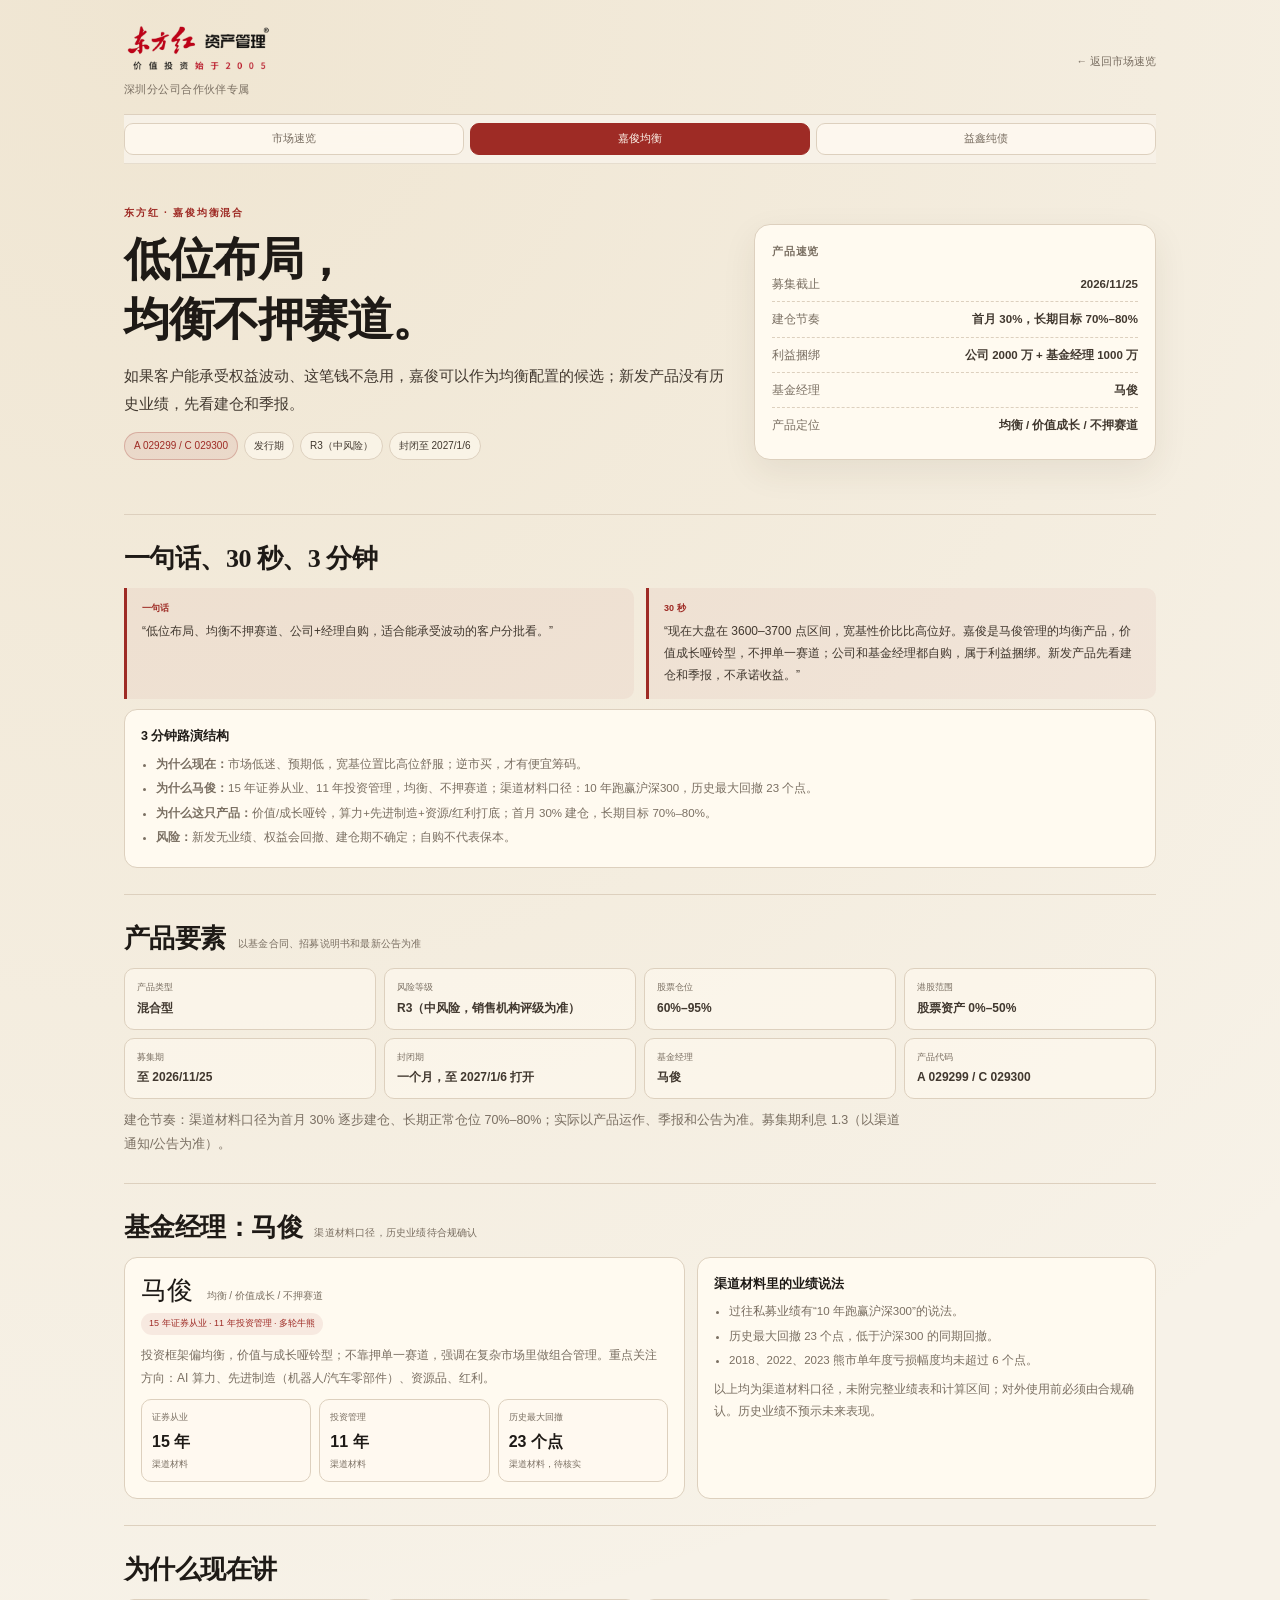
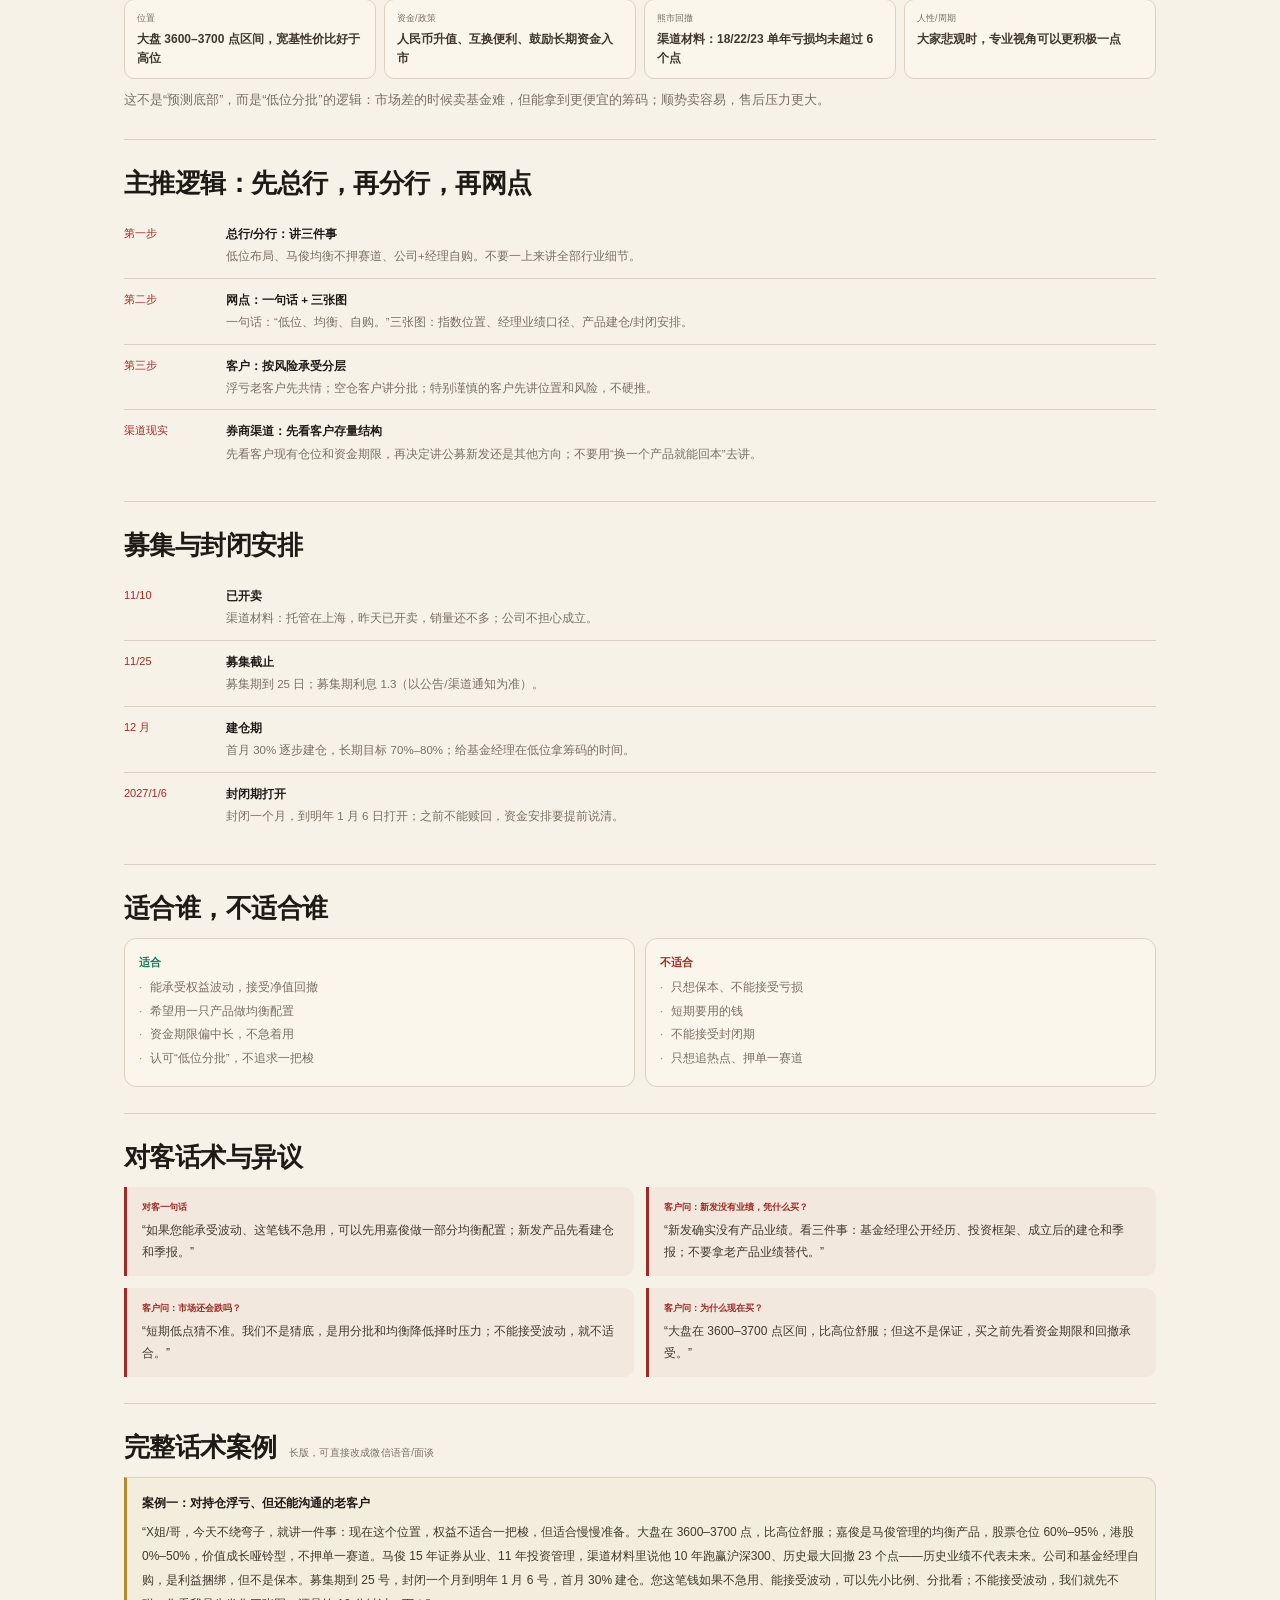
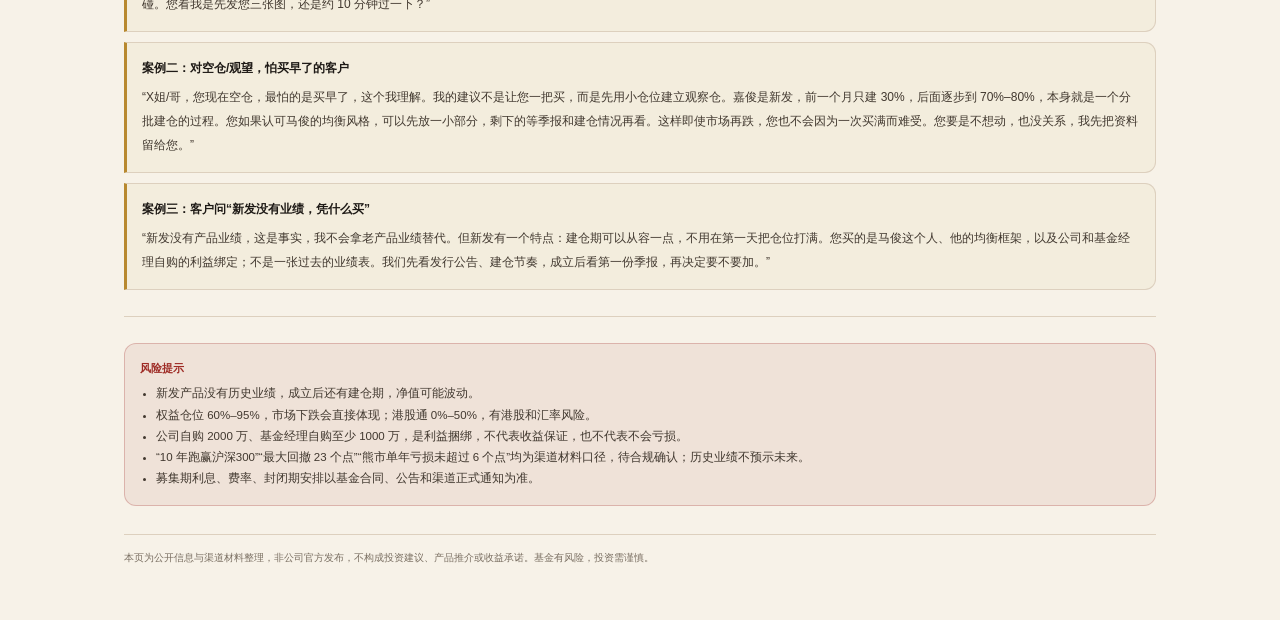
==== commit f8ab38f5: "feat: 内嵌官方 Logo" ====
--- a/jiajun.html
+++ b/jiajun.html
@@ -17,7 +17,7 @@
 <div class="page">
   <header class="top">
     <a class="brand" href="index.html">
-      <img class="brand-logo" src="assets/dfham-logo.png" alt="东方红资产管理 · 价值投资始于2005">
+      <img class="brand-logo" src="[data-uri]" alt="东方红资产管理 · 价值投资始于2005">
       <span class="brand-sub">深圳分公司合作伙伴专属</span>
     </a>
     <a class="back" href="index.html">← 返回市场速览</a>
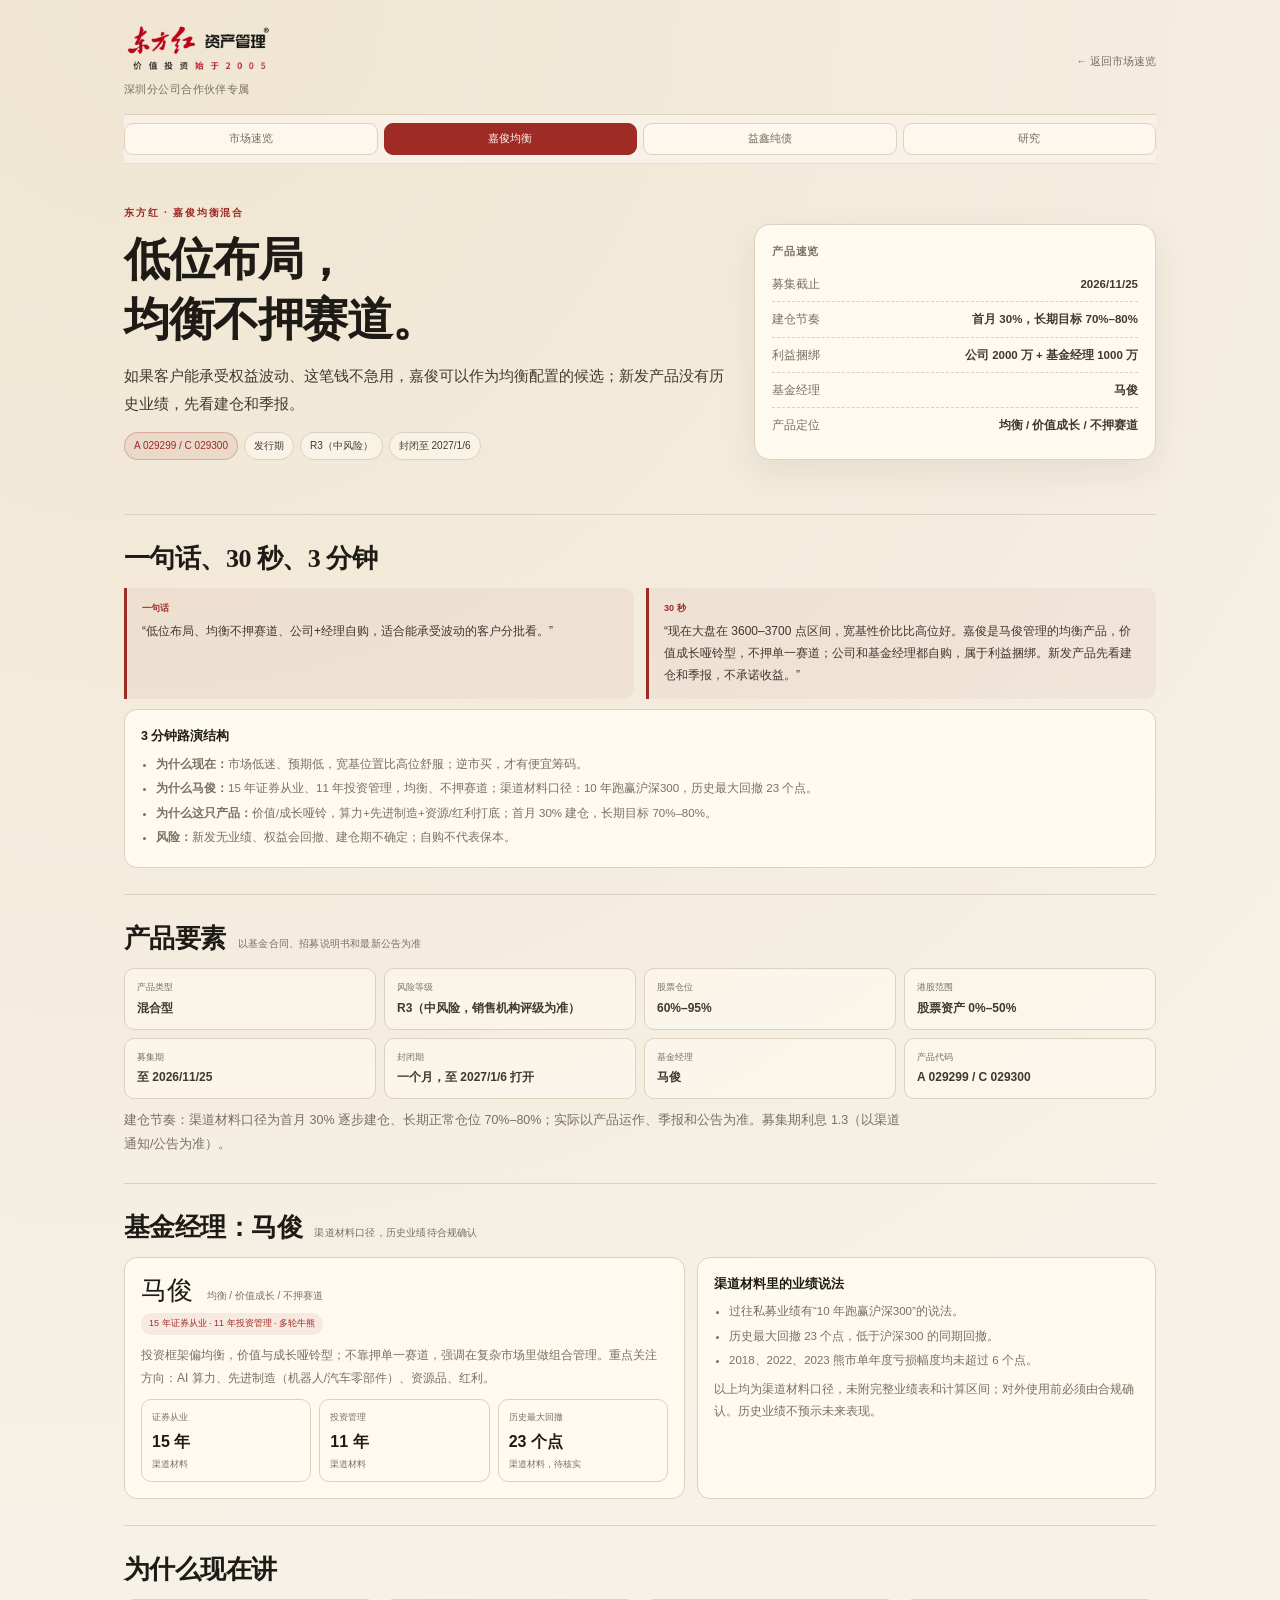
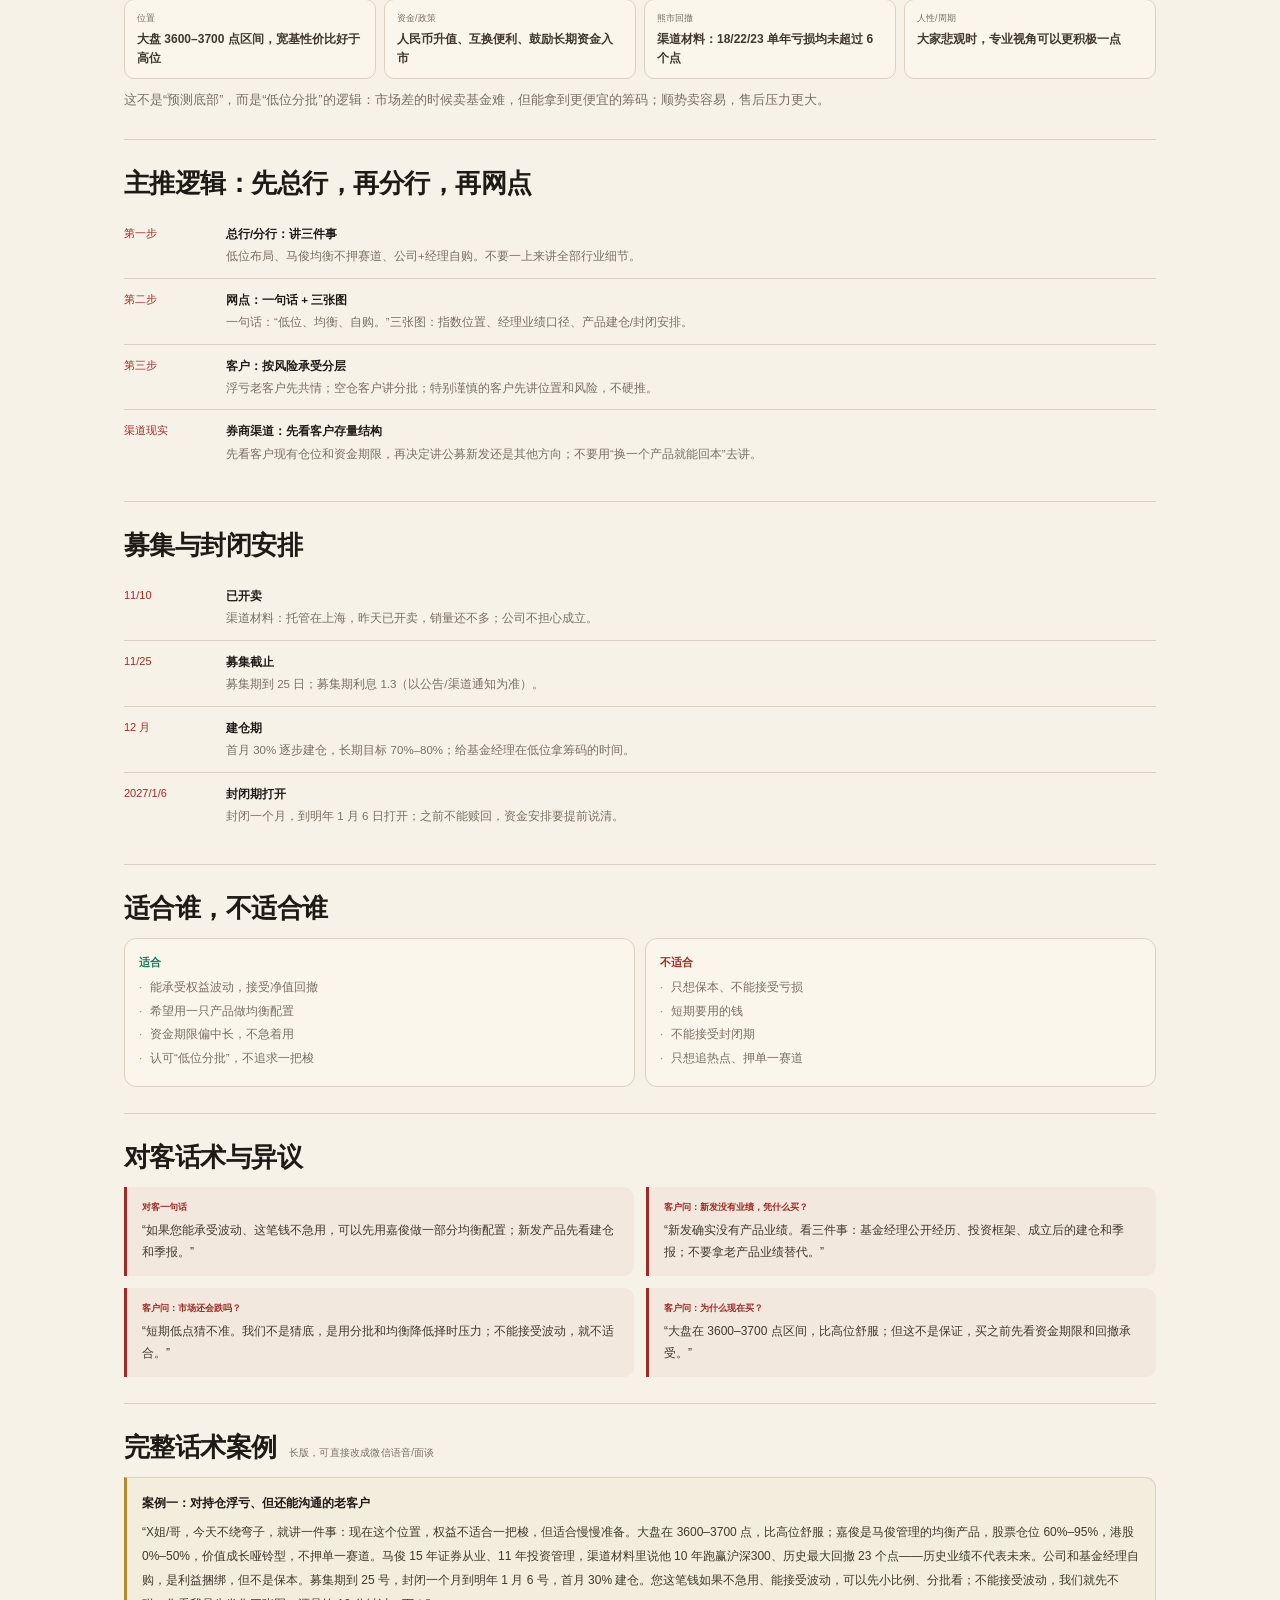
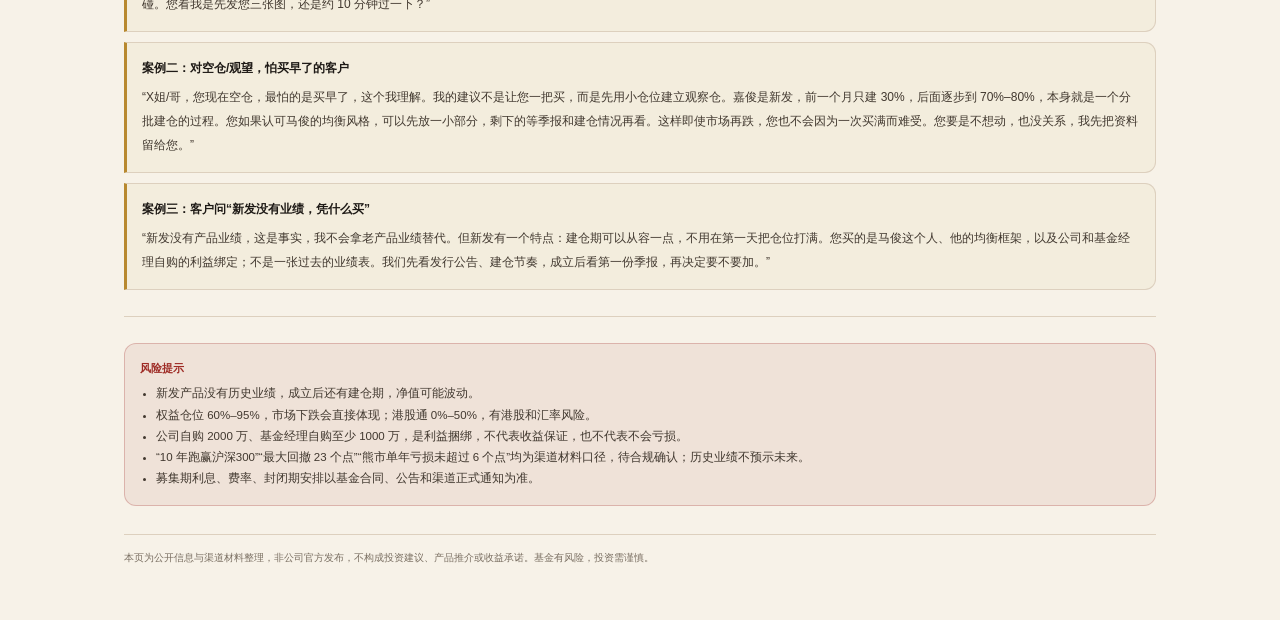
==== commit d2c5cb78: "feat: 研究弹药库与内容增强" ====
--- a/jiajun.html
+++ b/jiajun.html
@@ -27,6 +27,7 @@
     <a href="index.html">市场速览</a>
     <a class="active" href="jiajun.html">嘉俊均衡</a>
     <a href="yixin.html">益鑫纯债</a>
+    <a href="research.html">研究</a>
   </nav>
 
   <section class="product-hero">
--- a/styles.css
+++ b/styles.css
@@ -346,3 +346,21 @@
   .brand-logo{height:42px}
   .hero h1{font-size:26px}
 }
+
+.research-strip{display:flex;align-items:center;gap:10px;margin:8px 0 0;padding:9px 12px;border:1px solid rgba(184,137,47,.28);border-radius:11px;background:rgba(184,137,47,.07);text-decoration:none}
+.research-strip span{font-family:var(--font-d);font-size:9px;color:var(--red);white-space:nowrap}
+.research-strip b{font-family:var(--font-d);font-size:11px;line-height:1.5;color:var(--ink2);font-weight:600;flex:1}
+.research-strip i{font-style:normal;color:var(--red);font-size:16px}
+.research-grid{display:grid;grid-template-columns:repeat(5,1fr);gap:8px}
+.research-grid a{display:flex;flex-direction:column;gap:3px;border:1px solid var(--line);border-radius:11px;background:rgba(255,250,240,.6);padding:12px;text-decoration:none;min-height:92px;transition:transform .16s ease,border-color .16s ease}
+.research-grid a:hover{border-color:rgba(158,43,37,.3);text-decoration:none;transform:translateY(-1px)}
+.research-grid span{font-family:var(--font-d);font-size:9px;color:var(--red)}
+.research-grid b{font-family:var(--font-d);font-size:12px;line-height:1.5;color:var(--ink)}
+.research-grid em{font-family:var(--font-d);font-size:9.5px;line-height:1.6;color:var(--muted);font-style:normal}
+@media(max-width:900px){.research-grid{grid-template-columns:1fr 1fr}}
+@media(max-width:600px){
+  .research-strip span{font-size:8.5px}
+  .research-strip b{font-size:10.5px}
+  .research-grid{grid-template-columns:1fr}
+  .research-grid a{min-height:0}
+}
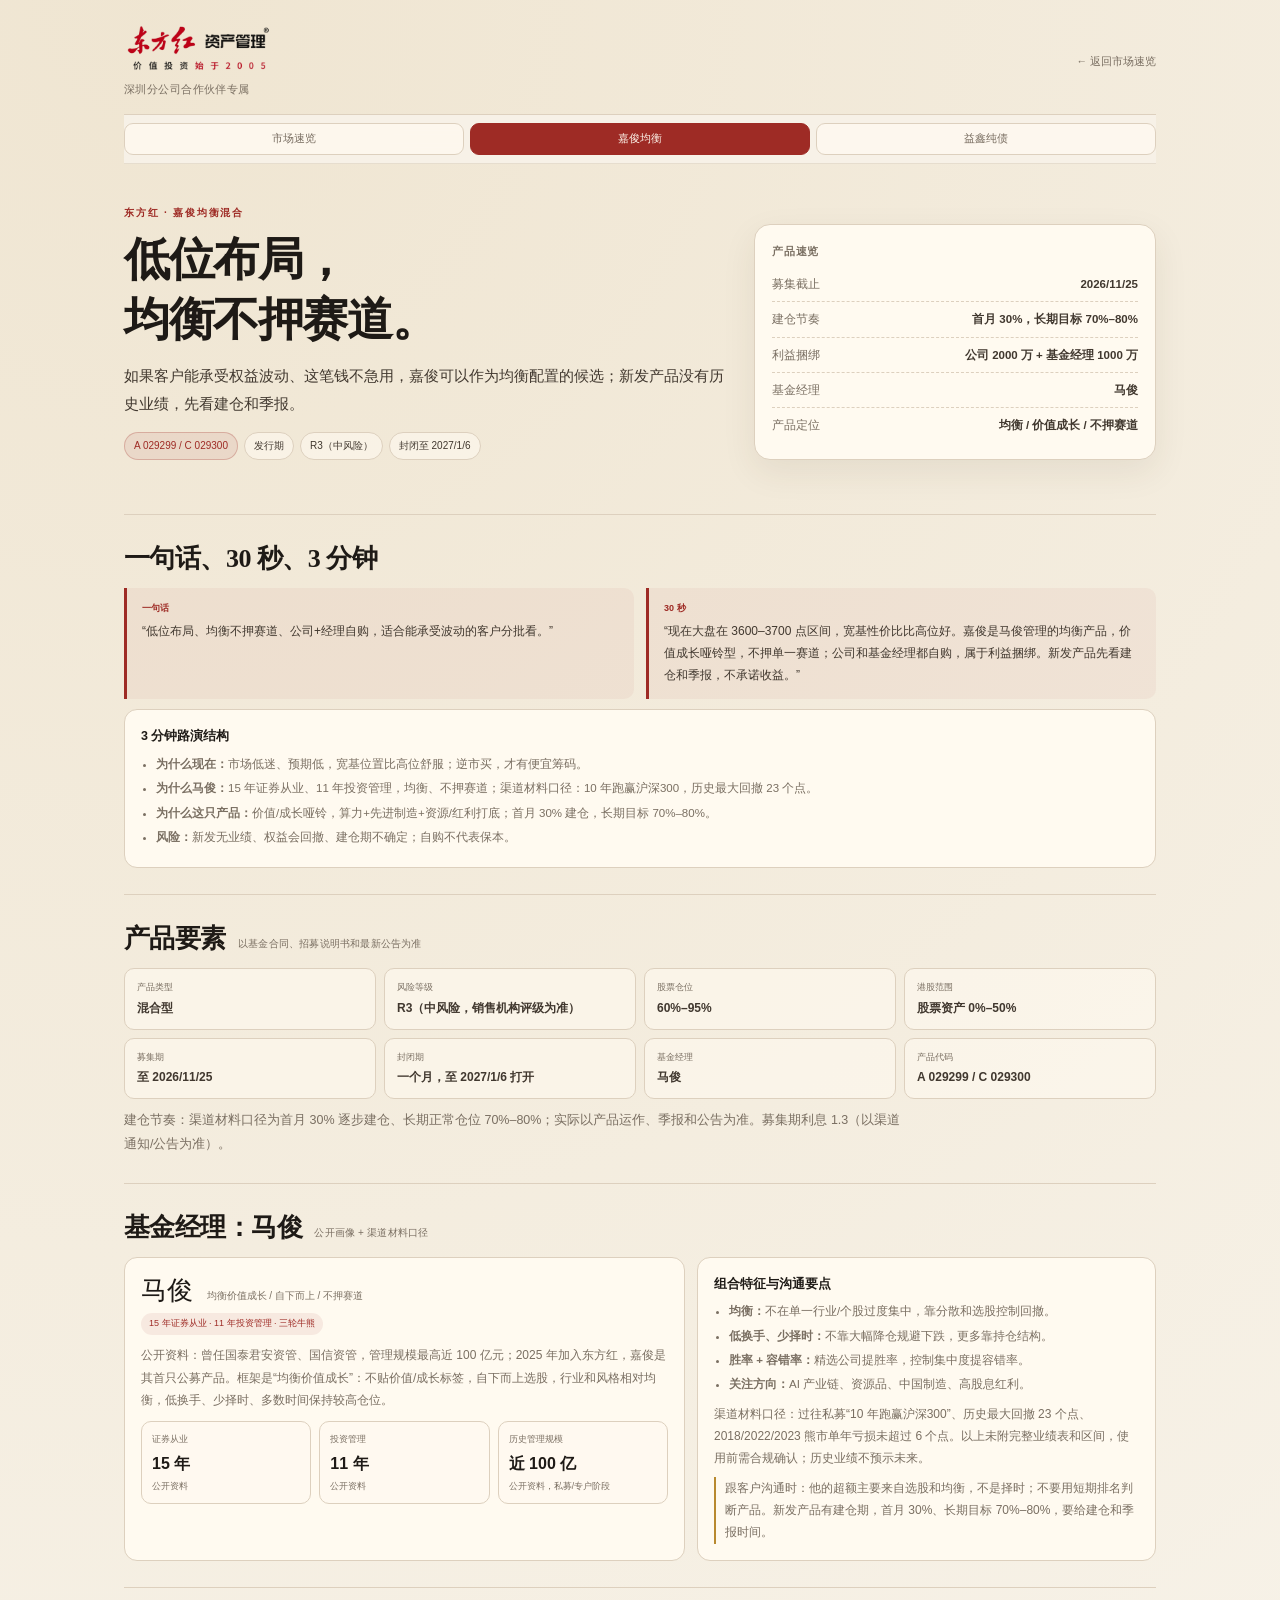
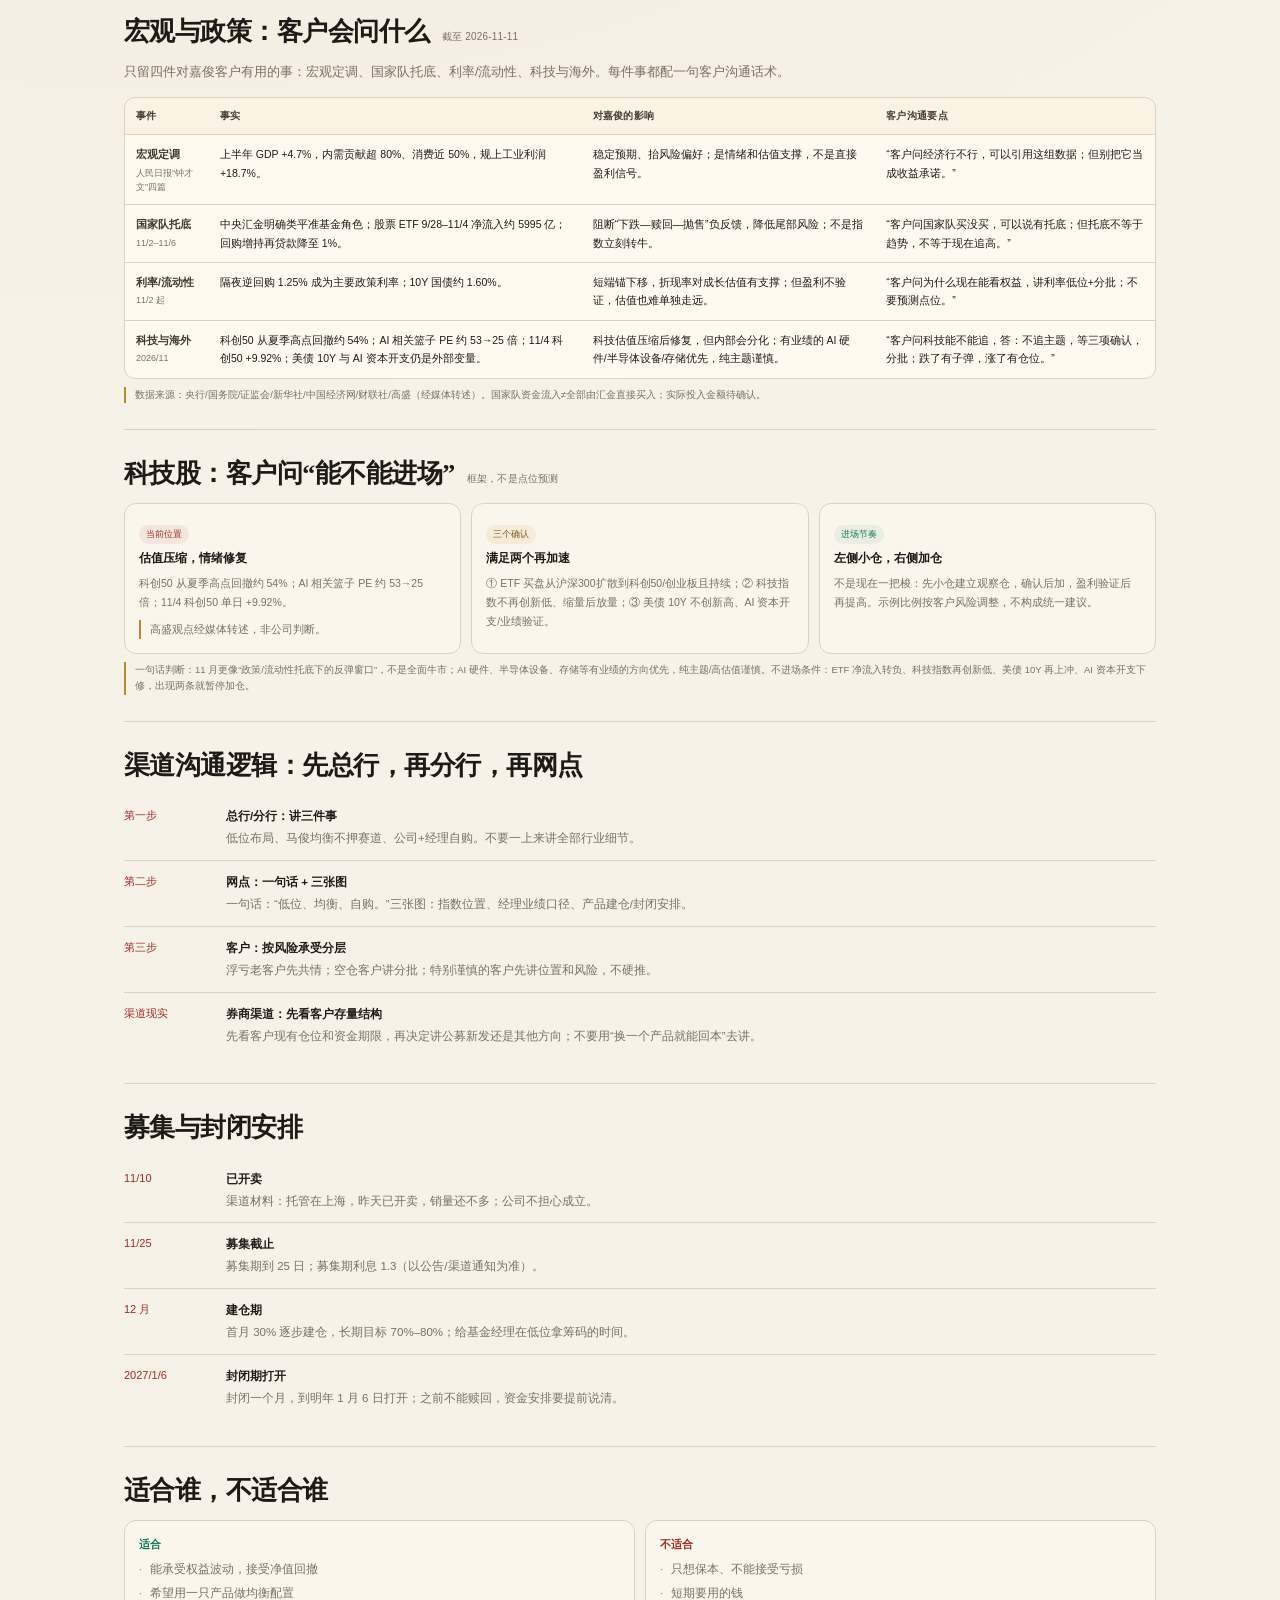
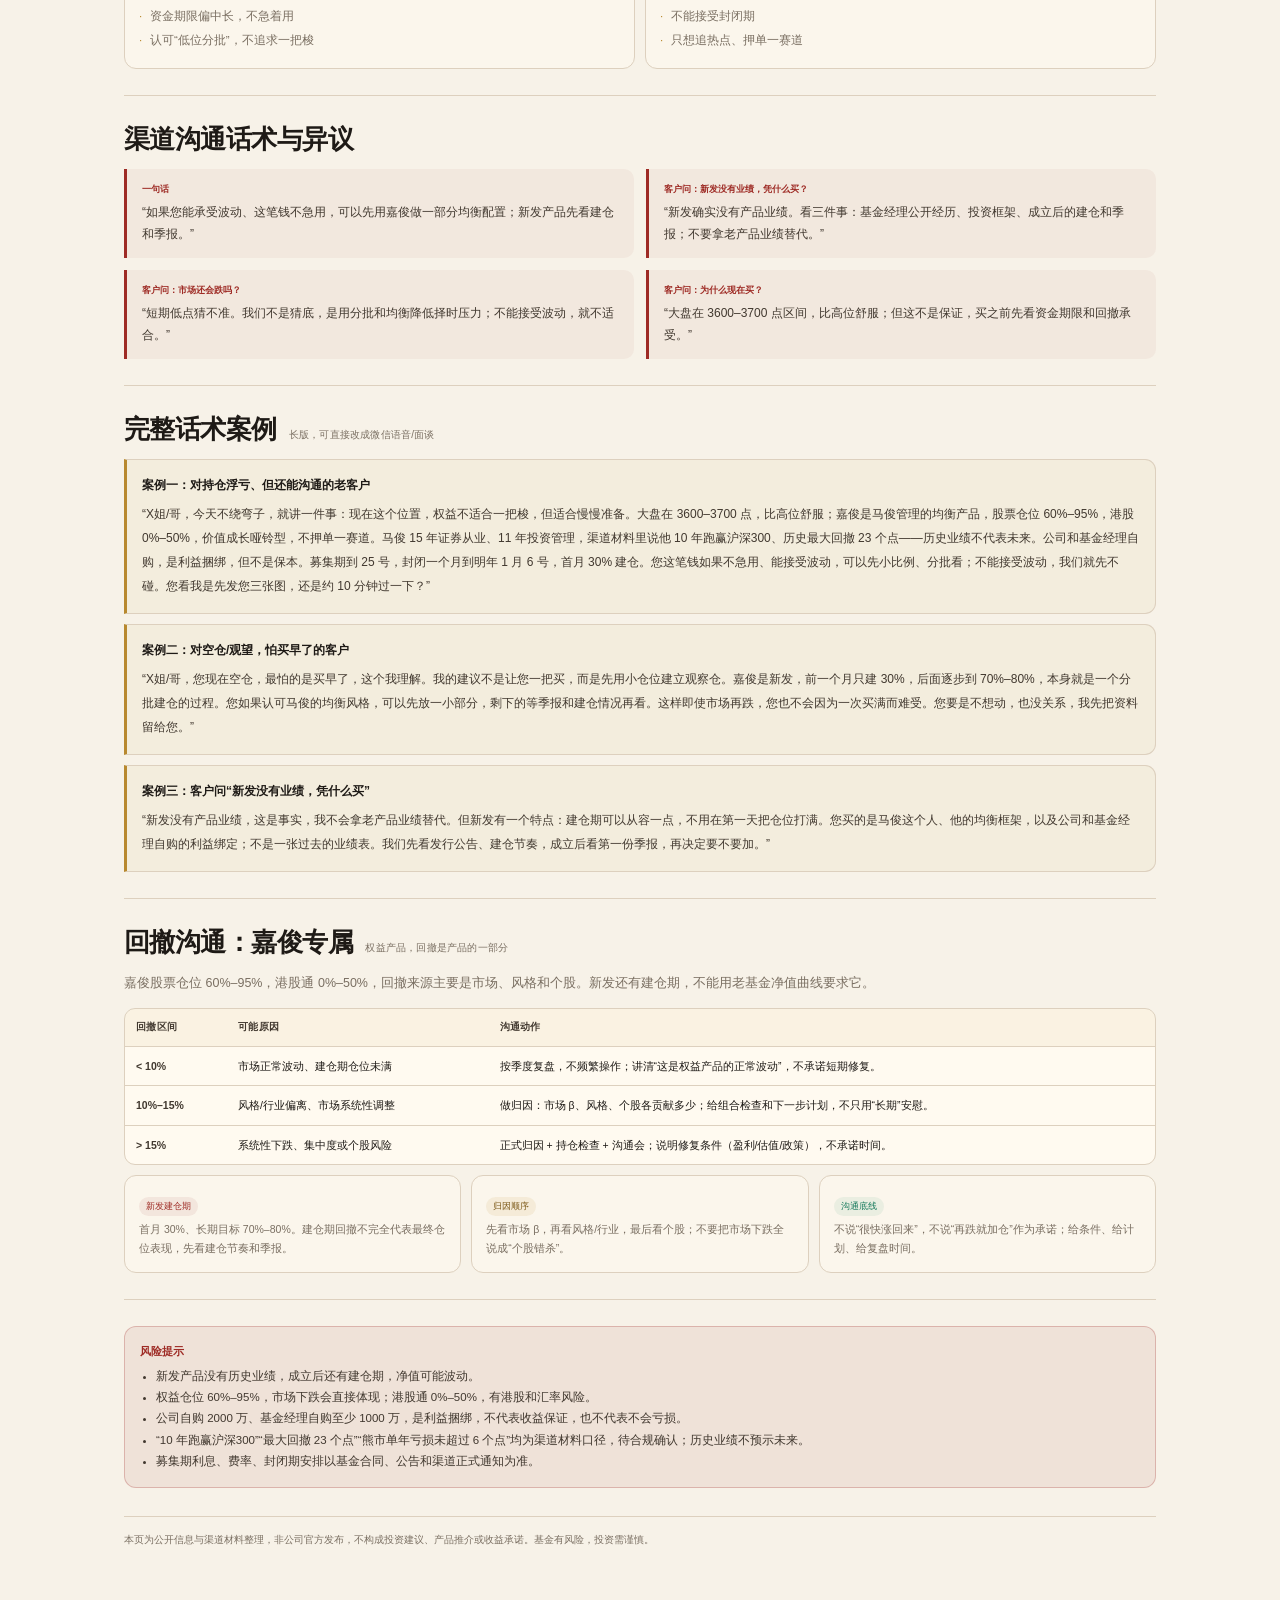
==== commit 5c1b4b6c: "feat: 按产品拆分宏观政策与回撤沟通" ====
--- a/jiajun.html
+++ b/jiajun.html
@@ -27,7 +27,6 @@
     <a href="index.html">市场速览</a>
     <a class="active" href="jiajun.html">嘉俊均衡</a>
     <a href="yixin.html">益鑫纯债</a>
-    <a href="research.html">研究</a>
   </nav>
 
   <section class="product-hero">
@@ -85,43 +84,61 @@
   </section>
 
   <section class="section">
-    <h2>基金经理：马俊 <small>渠道材料口径，历史业绩待合规确认</small></h2>
+    <h2>基金经理：马俊 <small>公开画像 + 渠道材料口径</small></h2>
     <div class="manager-grid">
       <div class="card">
-        <div class="manager-name">马俊 <small>均衡 / 价值成长 / 不押赛道</small></div>
-        <div class="manager-tag">15 年证券从业 · 11 年投资管理 · 多轮牛熊</div>
-        <p style="margin-top:9px">投资框架偏均衡，价值与成长哑铃型；不靠押单一赛道，强调在复杂市场里做组合管理。重点关注方向：AI 算力、先进制造（机器人/汽车零部件）、资源品、红利。</p>
+        <div class="manager-name">马俊 <small>均衡价值成长 / 自下而上 / 不押赛道</small></div>
+        <div class="manager-tag">15 年证券从业 · 11 年投资管理 · 三轮牛熊</div>
+        <p style="margin-top:9px">公开资料：曾任国泰君安资管、国信资管，管理规模最高近 100 亿元；2025 年加入东方红，嘉俊是其首只公募产品。框架是“均衡价值成长”：不贴价值/成长标签，自下而上选股，行业和风格相对均衡，低换手、少择时、多数时间保持较高仓位。</p>
         <div class="metric-row">
-          <div class="metric"><span>证券从业</span><b>15 年</b><small>渠道材料</small></div>
-          <div class="metric"><span>投资管理</span><b>11 年</b><small>渠道材料</small></div>
-          <div class="metric"><span>历史最大回撤</span><b>23 个点</b><small>渠道材料，待核实</small></div>
+          <div class="metric"><span>证券从业</span><b>15 年</b><small>公开资料</small></div>
+          <div class="metric"><span>投资管理</span><b>11 年</b><small>公开资料</small></div>
+          <div class="metric"><span>历史管理规模</span><b>近 100 亿</b><small>公开资料，私募/专户阶段</small></div>
         </div>
       </div>
       <div class="card">
-        <h3>渠道材料里的业绩说法</h3>
+        <h3>组合特征与沟通要点</h3>
         <ul>
-          <li>过往私募业绩有“10 年跑赢沪深300”的说法。</li>
-          <li>历史最大回撤 23 个点，低于沪深300 的同期回撤。</li>
-          <li>2018、2022、2023 熊市单年度亏损幅度均未超过 6 个点。</li>
+          <li><b>均衡：</b>不在单一行业/个股过度集中，靠分散和选股控制回撤。</li>
+          <li><b>低换手、少择时：</b>不靠大幅降仓规避下跌，更多靠持仓结构。</li>
+          <li><b>胜率 + 容错率：</b>精选公司提胜率，控制集中度提容错率。</li>
+          <li><b>关注方向：</b>AI 产业链、资源品、中国制造、高股息红利。</li>
         </ul>
-        <p style="margin-top:7px">以上均为渠道材料口径，未附完整业绩表和计算区间；对外使用前必须由合规确认。历史业绩不预示未来表现。</p>
+        <p style="margin-top:7px">渠道材料口径：过往私募“10 年跑赢沪深300”、历史最大回撤 23 个点、2018/2022/2023 熊市单年亏损未超过 6 个点。以上未附完整业绩表和区间，使用前需合规确认；历史业绩不预示未来。</p>
+        <p class="res-note">跟客户沟通时：他的超额主要来自选股和均衡，不是择时；不要用短期排名判断产品。新发产品有建仓期，首月 30%、长期目标 70%–80%，要给建仓和季报时间。</p>
       </div>
     </div>
   </section>
 
   <section class="section">
-    <h2>为什么现在讲</h2>
-    <div class="facts-grid">
-      <div class="fact-box"><span>位置</span><b>大盘 3600–3700 点区间，宽基性价比好于高位</b></div>
-      <div class="fact-box"><span>资金/政策</span><b>人民币升值、互换便利、鼓励长期资金入市</b></div>
-      <div class="fact-box"><span>熊市回撤</span><b>渠道材料：18/22/23 单年亏损均未超过 6 个点</b></div>
-      <div class="fact-box"><span>人性/周期</span><b>大家悲观时，专业视角可以更积极一点</b></div>
-    </div>
-    <p class="lede" style="margin-top:10px">这不是“预测底部”，而是“低位分批”的逻辑：市场差的时候卖基金难，但能拿到更便宜的筹码；顺势卖容易，售后压力更大。</p>
-  </section>
-
-  <section class="section">
-    <h2>主推逻辑：先总行，再分行，再网点</h2>
+    <h2>宏观与政策：客户会问什么 <small>截至 2026-11-11</small></h2>
+    <p class="lede">只留四件对嘉俊客户有用的事：宏观定调、国家队托底、利率/流动性、科技与海外。每件事都配一句客户沟通话术。</p>
+    <div class="table-wrap">
+      <table class="res-table">
+        <thead><tr><th>事件</th><th>事实</th><th>对嘉俊的影响</th><th>客户沟通要点</th></tr></thead>
+        <tbody>
+          <tr><td><b>宏观定调</b><small>人民日报“钟才文”四篇</small></td><td>上半年 GDP +4.7%，内需贡献超 80%、消费近 50%，规上工业利润 +18.7%。</td><td>稳定预期、抬风险偏好；是情绪和估值支撑，不是直接盈利信号。</td><td>“客户问经济行不行，可以引用这组数据；但别把它当成收益承诺。”</td></tr>
+          <tr><td><b>国家队托底</b><small>11/2–11/6</small></td><td>中央汇金明确类平准基金角色；股票 ETF 9/28–11/4 净流入约 5995 亿；回购增持再贷款降至 1%。</td><td>阻断“下跌—赎回—抛售”负反馈，降低尾部风险；不是指数立刻转牛。</td><td>“客户问国家队买没买，可以说有托底；但托底不等于趋势，不等于现在追高。”</td></tr>
+          <tr><td><b>利率/流动性</b><small>11/2 起</small></td><td>隔夜逆回购 1.25% 成为主要政策利率；10Y 国债约 1.60%。</td><td>短端锚下移，折现率对成长估值有支撑；但盈利不验证，估值也难单独走远。</td><td>“客户问为什么现在能看权益，讲利率低位+分批；不要预测点位。”</td></tr>
+          <tr><td><b>科技与海外</b><small>2026/11</small></td><td>科创50 从夏季高点回撤约 54%；AI 相关篮子 PE 约 53→25 倍；11/4 科创50 +9.92%；美债 10Y 与 AI 资本开支仍是外部变量。</td><td>科技估值压缩后修复，但内部会分化；有业绩的 AI 硬件/半导体设备/存储优先，纯主题谨慎。</td><td>“客户问科技能不能追，答：不追主题，等三项确认，分批；跌了有子弹，涨了有仓位。”</td></tr>
+        </tbody>
+      </table>
+    </div>
+    <p class="res-note">数据来源：央行/国务院/证监会/新华社/中国经济网/财联社/高盛（经媒体转述）。国家队资金流入≠全部由汇金直接买入；实际投入金额待确认。</p>
+  </section>
+
+  <section class="section">
+    <h2>科技股：客户问“能不能进场” <small>框架，不是点位预测</small></h2>
+    <div class="res-grid-3">
+      <div class="res-card"><span class="tag">当前位置</span><h3>估值压缩，情绪修复</h3><p>科创50 从夏季高点回撤约 54%；AI 相关篮子 PE 约 53→25 倍；11/4 科创50 单日 +9.92%。</p><p class="res-note">高盛观点经媒体转述，非公司判断。</p></div>
+      <div class="res-card"><span class="tag gold">三个确认</span><h3>满足两个再加速</h3><p>① ETF 买盘从沪深300扩散到科创50/创业板且持续；② 科技指数不再创新低、缩量后放量；③ 美债 10Y 不创新高、AI 资本开支/业绩验证。</p></div>
+      <div class="res-card"><span class="tag green">进场节奏</span><h3>左侧小仓，右侧加仓</h3><p>不是现在一把梭：先小仓建立观察仓，确认后加，盈利验证后再提高。示例比例按客户风险调整，不构成统一建议。</p></div>
+    </div>
+    <p class="res-note">一句话判断：11 月更像“政策/流动性托底下的反弹窗口”，不是全面牛市；AI 硬件、半导体设备、存储等有业绩的方向优先，纯主题/高估值谨慎。不进场条件：ETF 净流入转负、科技指数再创新低、美债 10Y 再上冲、AI 资本开支下修，出现两条就暂停加仓。</p>
+  </section>
+
+  <section class="section">
+    <h2>渠道沟通逻辑：先总行，再分行，再网点</h2>
     <div class="timeline">
       <div class="tl-row"><div class="tl-date">第一步</div><div class="tl-body"><h3>总行/分行：讲三件事</h3><p>低位布局、马俊均衡不押赛道、公司+经理自购。不要一上来讲全部行业细节。</p></div></div>
       <div class="tl-row"><div class="tl-date">第二步</div><div class="tl-body"><h3>网点：一句话 + 三张图</h3><p>一句话：“低位、均衡、自购。”三张图：指数位置、经理业绩口径、产品建仓/封闭安排。</p></div></div>
@@ -149,9 +166,9 @@
   </section>
 
   <section class="section">
-    <h2>对客话术与异议</h2>
+    <h2>渠道沟通话术与异议</h2>
     <div class="two-col">
-      <div class="talk-card"><b>对客一句话</b><p>“如果您能承受波动、这笔钱不急用，可以先用嘉俊做一部分均衡配置；新发产品先看建仓和季报。”</p></div>
+      <div class="talk-card"><b>一句话</b><p>“如果您能承受波动、这笔钱不急用，可以先用嘉俊做一部分均衡配置；新发产品先看建仓和季报。”</p></div>
       <div class="talk-card"><b>客户问：新发没有业绩，凭什么买？</b><p>“新发确实没有产品业绩。看三件事：基金经理公开经历、投资框架、成立后的建仓和季报；不要拿老产品业绩替代。”</p></div>
       <div class="talk-card"><b>客户问：市场还会跌吗？</b><p>“短期低点猜不准。我们不是猜底，是用分批和均衡降低择时压力；不能接受波动，就不适合。”</p></div>
       <div class="talk-card"><b>客户问：为什么现在买？</b><p>“大盘在 3600–3700 点区间，比高位舒服；但这不是保证，买之前先看资金期限和回撤承受。”</p></div>
@@ -171,6 +188,26 @@
     <div class="long-talk">
       <b>案例三：客户问“新发没有业绩，凭什么买”</b>
       <p>“新发没有产品业绩，这是事实，我不会拿老产品业绩替代。但新发有一个特点：建仓期可以从容一点，不用在第一天把仓位打满。您买的是马俊这个人、他的均衡框架，以及公司和基金经理自购的利益绑定；不是一张过去的业绩表。我们先看发行公告、建仓节奏，成立后看第一份季报，再决定要不要加。” </p>
+    </div>
+  </section>
+
+  <section class="section">
+    <h2>回撤沟通：嘉俊专属 <small>权益产品，回撤是产品的一部分</small></h2>
+    <p class="lede">嘉俊股票仓位 60%–95%，港股通 0%–50%，回撤来源主要是市场、风格和个股。新发还有建仓期，不能用老基金净值曲线要求它。</p>
+    <div class="table-wrap">
+      <table class="res-table" style="min-width:620px">
+        <thead><tr><th>回撤区间</th><th>可能原因</th><th>沟通动作</th></tr></thead>
+        <tbody>
+          <tr><td><b>&lt; 10%</b></td><td>市场正常波动、建仓期仓位未满</td><td>按季度复盘，不频繁操作；讲清“这是权益产品的正常波动”，不承诺短期修复。</td></tr>
+          <tr><td><b>10%–15%</b></td><td>风格/行业偏离、市场系统性调整</td><td>做归因：市场 β、风格、个股各贡献多少；给组合检查和下一步计划，不只用“长期”安慰。</td></tr>
+          <tr><td><b>&gt; 15%</b></td><td>系统性下跌、集中度或个股风险</td><td>正式归因 + 持仓检查 + 沟通会；说明修复条件（盈利/估值/政策），不承诺时间。</td></tr>
+        </tbody>
+      </table>
+    </div>
+    <div class="res-grid-3" style="margin-top:10px">
+      <div class="res-card"><span class="tag">新发建仓期</span><p>首月 30%、长期目标 70%–80%。建仓期回撤不完全代表最终仓位表现，先看建仓节奏和季报。</p></div>
+      <div class="res-card"><span class="tag gold">归因顺序</span><p>先看市场 β，再看风格/行业，最后看个股；不要把市场下跌全说成“个股错杀”。</p></div>
+      <div class="res-card"><span class="tag green">沟通底线</span><p>不说“很快涨回来”，不说“再跌就加仓”作为承诺；给条件、给计划、给复盘时间。</p></div>
     </div>
   </section>
 
--- a/product.css
+++ b/product.css
@@ -145,3 +145,26 @@
 @media(max-width:600px){
   .brand-logo{height:42px}
 }
+
+/* data tables & policy cards */
+.table-wrap{overflow-x:auto;border:1px solid var(--line);border-radius:11px;background:var(--surface)}
+.res-table{width:100%;border-collapse:collapse;min-width:760px}
+.res-table th,.res-table td{text-align:left;vertical-align:top;padding:10px 11px;border-bottom:1px solid var(--line);font-family:var(--font-d);font-size:10.5px;line-height:1.75}
+.res-table th{background:rgba(184,137,47,.07);color:var(--ink2);font-size:9.5px;letter-spacing:.03em;white-space:nowrap}
+.res-table tr:last-child td{border-bottom:0}
+.res-table td b{color:var(--ink2);font-weight:650}
+.res-table td small{display:block;color:var(--muted);font-size:9px;line-height:1.6;margin-top:2px}
+.res-table a{color:var(--red)}
+.res-grid-2{display:grid;grid-template-columns:1.1fr .9fr;gap:12px}
+.res-grid-3{display:grid;grid-template-columns:repeat(3,1fr);gap:10px}
+.res-card{border:1px solid var(--line);border-radius:12px;background:rgba(255,250,240,.6);padding:14px}
+.res-card h3{font-family:var(--font-d);font-size:12px;color:var(--ink);margin-bottom:5px}
+.res-card p,.res-card li{font-family:var(--font-d);font-size:10.5px;line-height:1.8;color:var(--muted)}
+.res-card ul{padding-left:15px}
+.res-card li{margin-bottom:3px}
+.res-card .tag{display:inline-block;font-family:var(--font-d);font-size:8.5px;color:var(--red);background:var(--red-soft);border-radius:999px;padding:2px 7px;margin-bottom:4px}
+.res-card .tag.green{color:var(--green);background:rgba(23,122,92,.07)}
+.res-card .tag.gold{color:#7d5a1a;background:rgba(184,137,47,.1)}
+.res-note{font-family:var(--font-d);font-size:9.5px;line-height:1.75;color:var(--muted);margin-top:8px;padding-left:9px;border-left:2px solid var(--gold)}
+@media(max-width:900px){.res-grid-2,.res-grid-3{grid-template-columns:1fr}}
+@media(max-width:600px){.res-table th,.res-table td{font-size:11px;padding:9px}.res-card p,.res-card li{font-size:11.5px}}
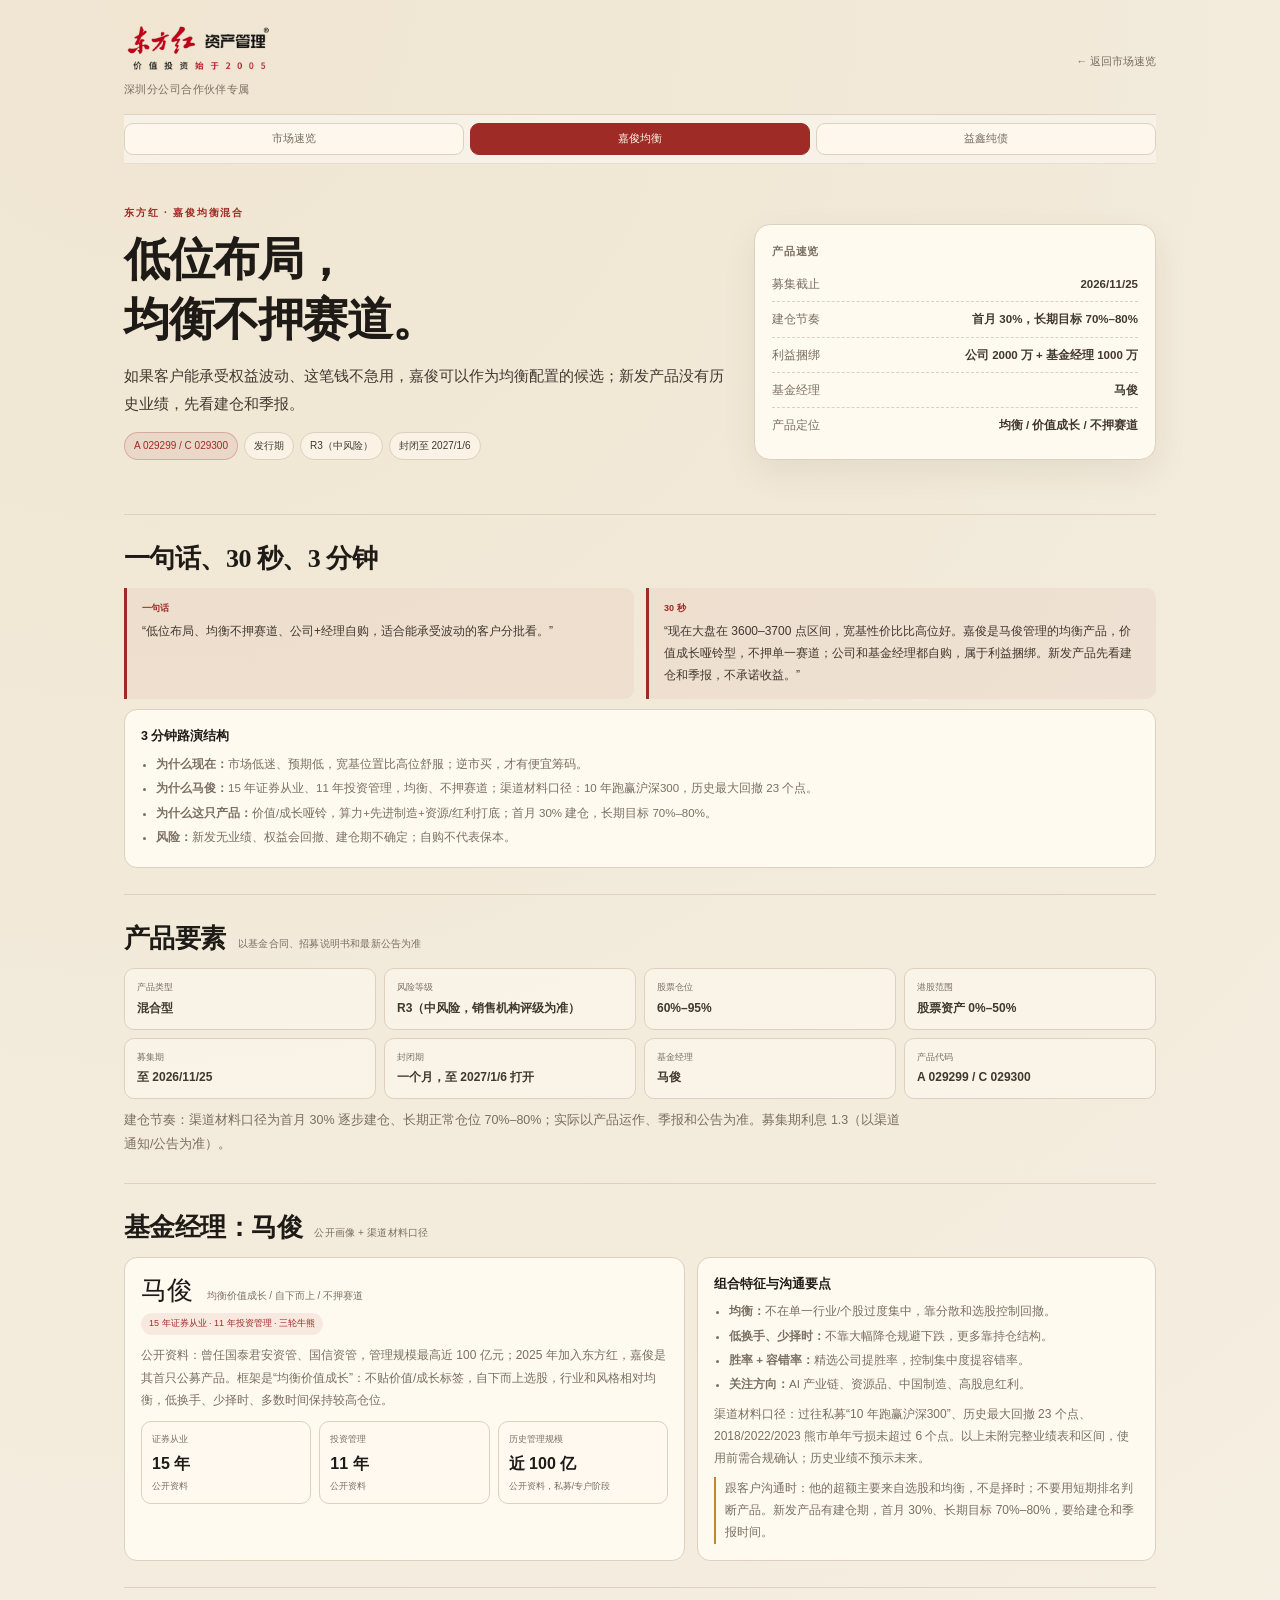
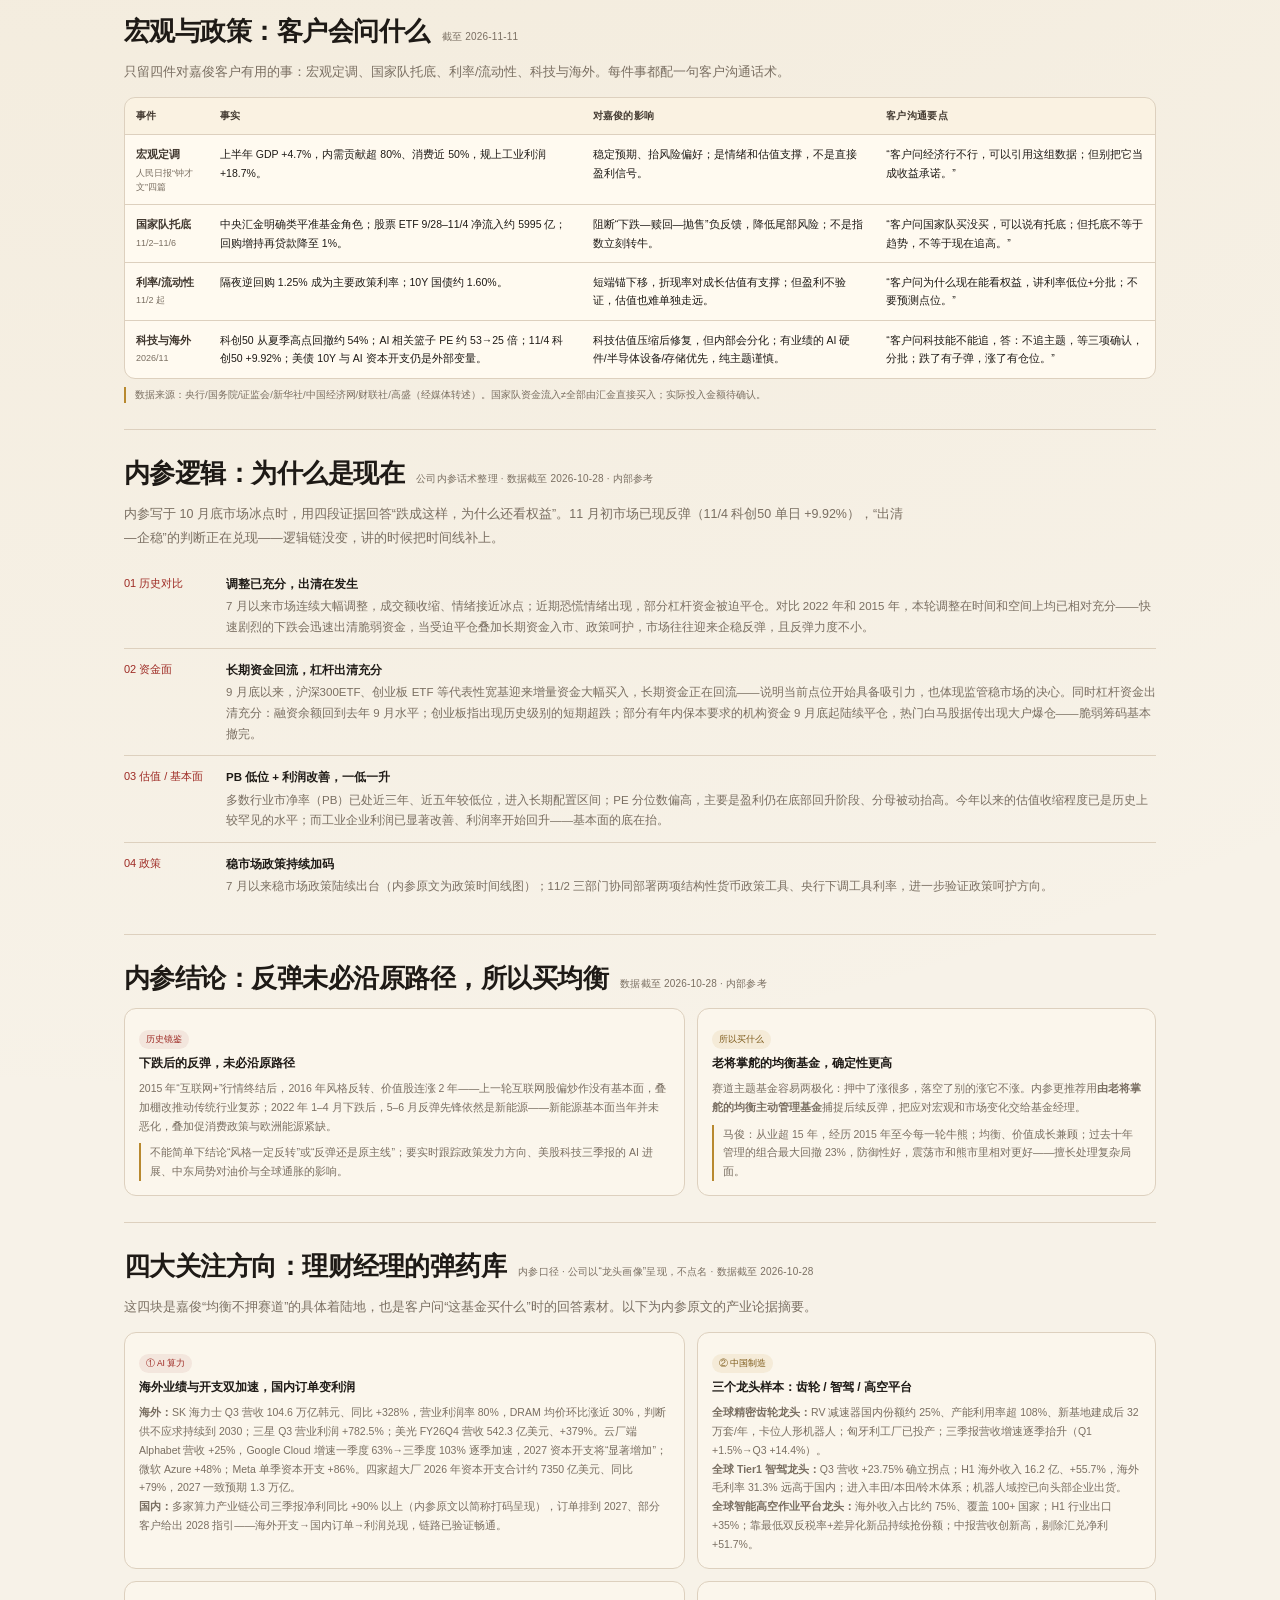
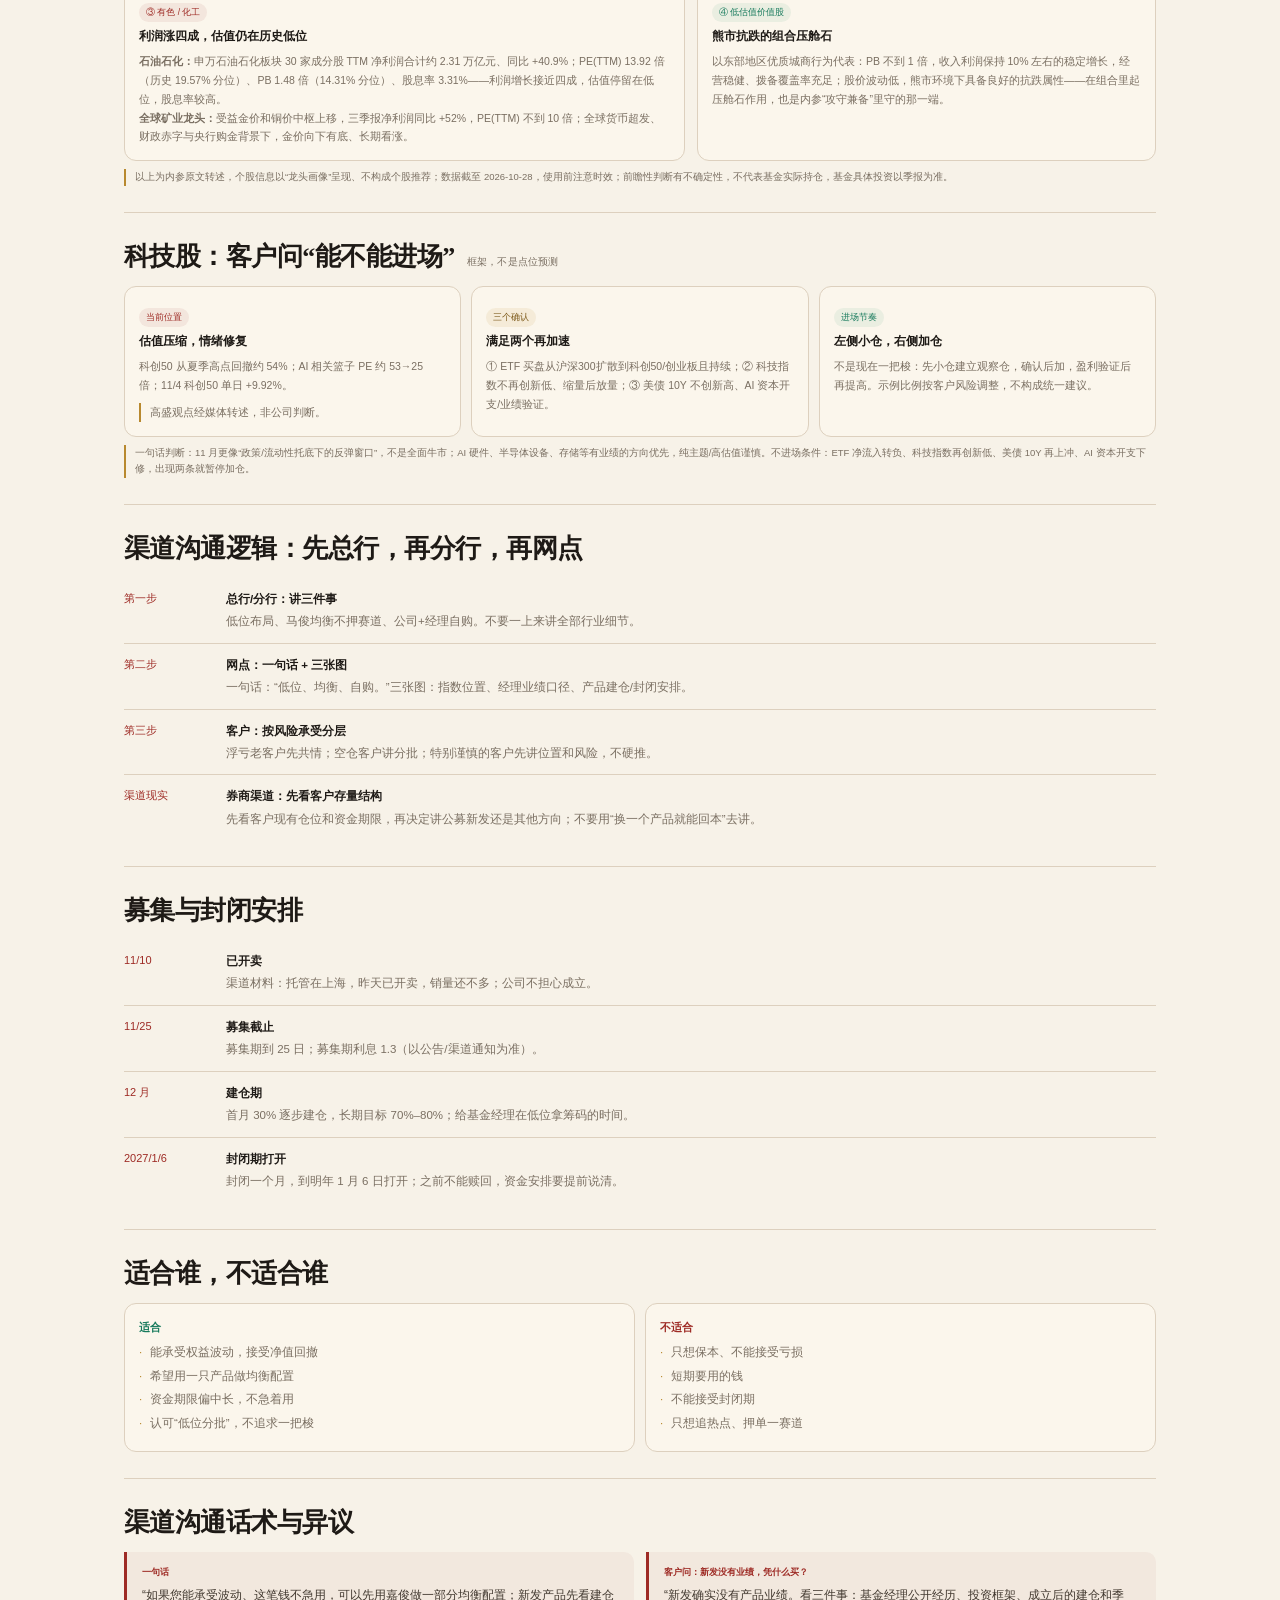
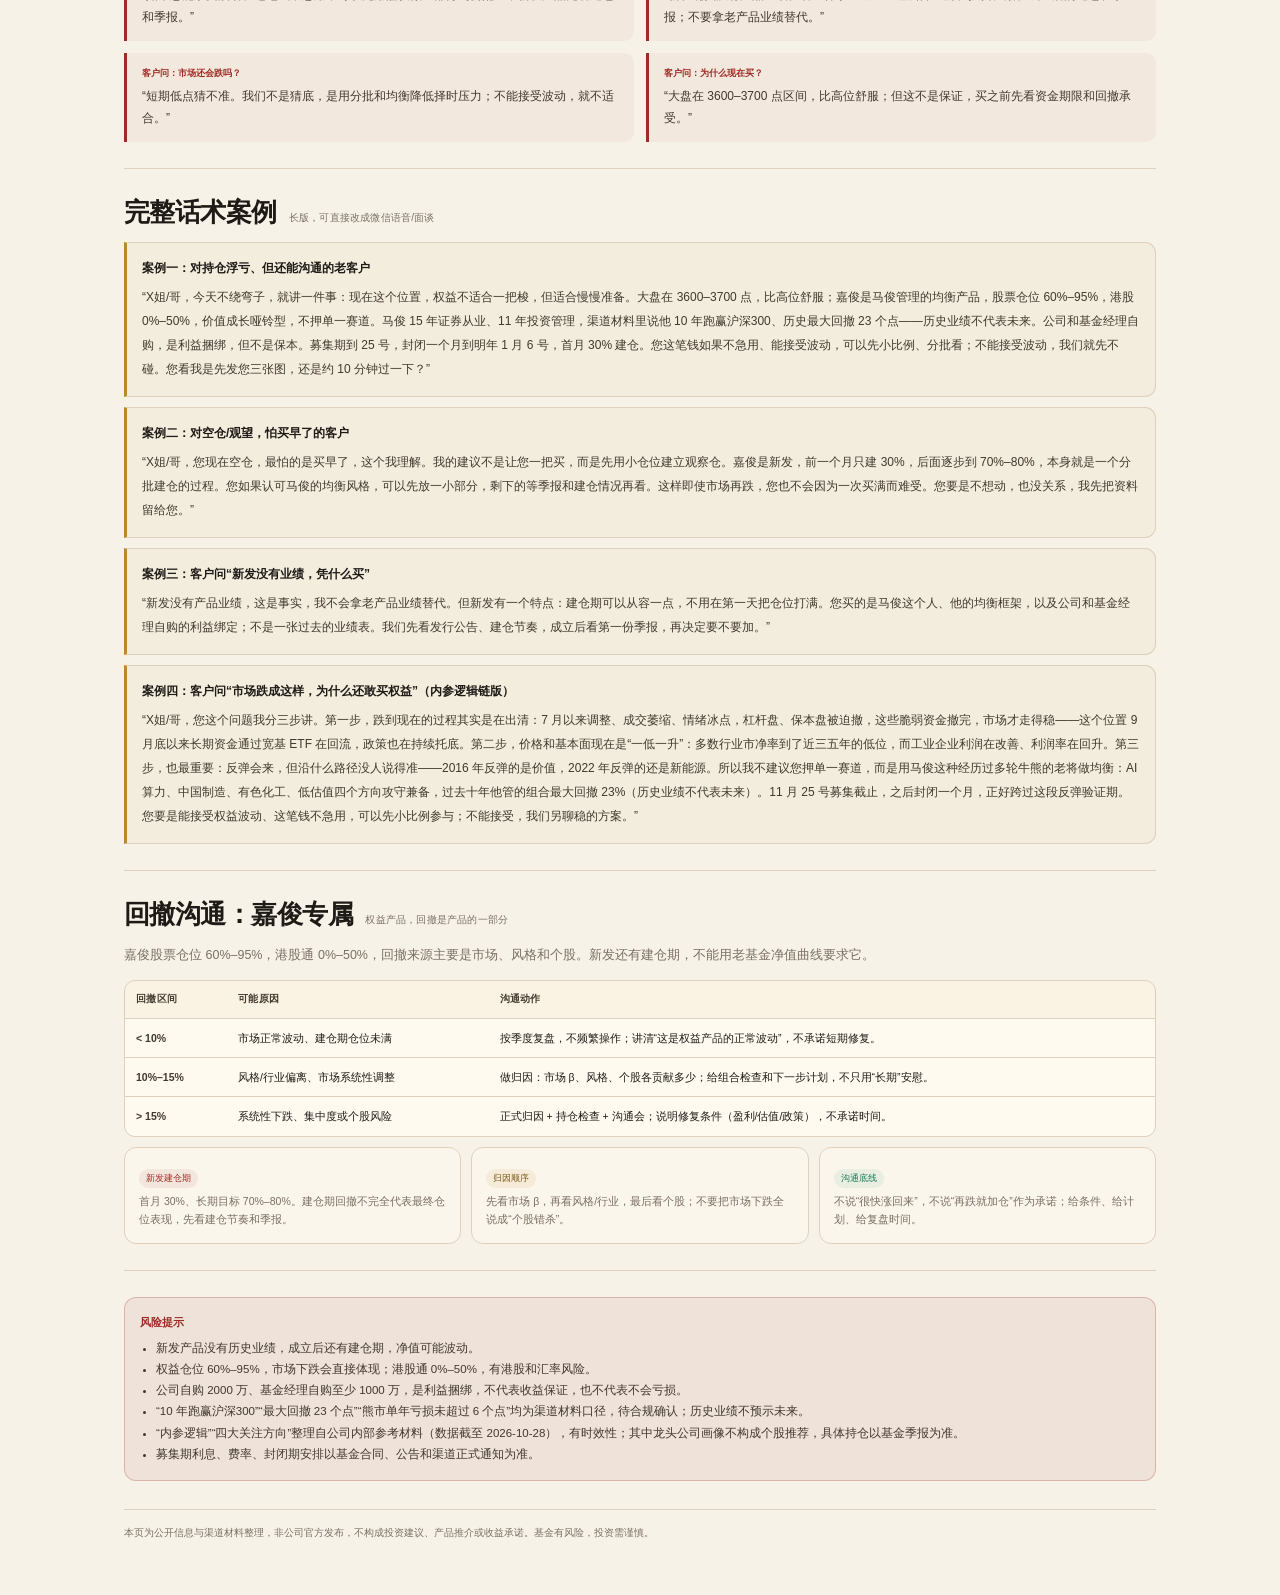
==== commit 632da08f: "feat: 融入内参话术——四段逻辑链、反弹买均衡结论、四大关注方向、逻辑链话术" ====
--- a/jiajun.html
+++ b/jiajun.html
@@ -128,6 +128,37 @@
   </section>
 
   <section class="section">
+    <h2>内参逻辑：为什么是现在 <small>公司内参话术整理 · 数据截至 2026-10-28 · 内部参考</small></h2>
+    <p class="lede">内参写于 10 月底市场冰点时，用四段证据回答“跌成这样，为什么还看权益”。11 月初市场已现反弹（11/4 科创50 单日 +9.92%），“出清—企稳”的判断正在兑现——逻辑链没变，讲的时候把时间线补上。</p>
+    <div class="timeline">
+      <div class="tl-row"><div class="tl-date">01 历史对比</div><div class="tl-body"><h3>调整已充分，出清在发生</h3><p>7 月以来市场连续大幅调整，成交额收缩、情绪接近冰点；近期恐慌情绪出现，部分杠杆资金被迫平仓。对比 2022 年和 2015 年，本轮调整在时间和空间上均已相对充分——快速剧烈的下跌会迅速出清脆弱资金，当受迫平仓叠加长期资金入市、政策呵护，市场往往迎来企稳反弹，且反弹力度不小。</p></div></div>
+      <div class="tl-row"><div class="tl-date">02 资金面</div><div class="tl-body"><h3>长期资金回流，杠杆出清充分</h3><p>9 月底以来，沪深300ETF、创业板 ETF 等代表性宽基迎来增量资金大幅买入，长期资金正在回流——说明当前点位开始具备吸引力，也体现监管稳市场的决心。同时杠杆资金出清充分：融资余额回到去年 9 月水平；创业板指出现历史级别的短期超跌；部分有年内保本要求的机构资金 9 月底起陆续平仓，热门白马股据传出现大户爆仓——脆弱筹码基本撤完。</p></div></div>
+      <div class="tl-row"><div class="tl-date">03 估值 / 基本面</div><div class="tl-body"><h3>PB 低位 + 利润改善，一低一升</h3><p>多数行业市净率（PB）已处近三年、近五年较低位，进入长期配置区间；PE 分位数偏高，主要是盈利仍在底部回升阶段、分母被动抬高。今年以来的估值收缩程度已是历史上较罕见的水平；而工业企业利润已显著改善、利润率开始回升——基本面的底在抬。</p></div></div>
+      <div class="tl-row"><div class="tl-date">04 政策</div><div class="tl-body"><h3>稳市场政策持续加码</h3><p>7 月以来稳市场政策陆续出台（内参原文为政策时间线图）；11/2 三部门协同部署两项结构性货币政策工具、央行下调工具利率，进一步验证政策呵护方向。</p></div></div>
+    </div>
+  </section>
+
+  <section class="section">
+    <h2>内参结论：反弹未必沿原路径，所以买均衡 <small>数据截至 2026-10-28 · 内部参考</small></h2>
+    <div class="res-grid-2">
+      <div class="res-card"><span class="tag">历史镜鉴</span><h3>下跌后的反弹，未必沿原路径</h3><p>2015 年“互联网+”行情终结后，2016 年风格反转、价值股连涨 2 年——上一轮互联网股偏炒作没有基本面，叠加棚改推动传统行业复苏；2022 年 1–4 月下跌后，5–6 月反弹先锋依然是新能源——新能源基本面当年并未恶化，叠加促消费政策与欧洲能源紧缺。</p><p class="res-note">不能简单下结论“风格一定反转”或“反弹还是原主线”；要实时跟踪政策发力方向、美股科技三季报的 AI 进展、中东局势对油价与全球通胀的影响。</p></div>
+      <div class="res-card"><span class="tag gold">所以买什么</span><h3>老将掌舵的均衡基金，确定性更高</h3><p>赛道主题基金容易两极化：押中了涨很多，落空了别的涨它不涨。内参更推荐用<b>由老将掌舵的均衡主动管理基金</b>捕捉后续反弹，把应对宏观和市场变化交给基金经理。</p><p class="res-note">马俊：从业超 15 年，经历 2015 年至今每一轮牛熊；均衡、价值成长兼顾；过去十年管理的组合最大回撤 23%，防御性好，震荡市和熊市里相对更好——擅长处理复杂局面。</p></div>
+    </div>
+  </section>
+
+  <section class="section">
+    <h2>四大关注方向：理财经理的弹药库 <small>内参口径 · 公司以“龙头画像”呈现，不点名 · 数据截至 2026-10-28</small></h2>
+    <p class="lede">这四块是嘉俊“均衡不押赛道”的具体着陆地，也是客户问“这基金买什么”时的回答素材。以下为内参原文的产业论据摘要。</p>
+    <div class="res-grid-2">
+      <div class="res-card"><span class="tag">① AI 算力</span><h3>海外业绩与开支双加速，国内订单变利润</h3><p><b>海外：</b>SK 海力士 Q3 营收 104.6 万亿韩元、同比 +328%，营业利润率 80%，DRAM 均价环比涨近 30%，判断供不应求持续到 2030；三星 Q3 营业利润 +782.5%；美光 FY26Q4 营收 542.3 亿美元、+379%。云厂端 Alphabet 营收 +25%，Google Cloud 增速一季度 63%→三季度 103% 逐季加速，2027 资本开支将“显著增加”；微软 Azure +48%；Meta 单季资本开支 +86%。四家超大厂 2026 年资本开支合计约 7350 亿美元、同比 +79%，2027 一致预期 1.3 万亿。</p><p><b>国内：</b>多家算力产业链公司三季报净利同比 +90% 以上（内参原文以简称打码呈现），订单排到 2027、部分客户给出 2028 指引——海外开支→国内订单→利润兑现，链路已验证畅通。</p></div>
+      <div class="res-card"><span class="tag gold">② 中国制造</span><h3>三个龙头样本：齿轮 / 智驾 / 高空平台</h3><p><b>全球精密齿轮龙头：</b>RV 减速器国内份额约 25%、产能利用率超 108%、新基地建成后 32 万套/年，卡位人形机器人；匈牙利工厂已投产；三季报营收增速逐季抬升（Q1 +1.5%→Q3 +14.4%）。</p><p><b>全球 Tier1 智驾龙头：</b>Q3 营收 +23.75% 确立拐点；H1 海外收入 16.2 亿、+55.7%，海外毛利率 31.3% 远高于国内；进入丰田/本田/铃木体系；机器人域控已向头部企业出货。</p><p><b>全球智能高空作业平台龙头：</b>海外收入占比约 75%、覆盖 100+ 国家；H1 行业出口 +35%；靠最低双反税率+差异化新品持续抢份额；中报营收创新高，剔除汇兑净利 +51.7%。</p></div>
+      <div class="res-card"><span class="tag">③ 有色 / 化工</span><h3>利润涨四成，估值仍在历史低位</h3><p><b>石油石化：</b>申万石油石化板块 30 家成分股 TTM 净利润合计约 2.31 万亿元、同比 +40.9%；PE(TTM) 13.92 倍（历史 19.57% 分位）、PB 1.48 倍（14.31% 分位）、股息率 3.31%——利润增长接近四成，估值停留在低位，股息率较高。</p><p><b>全球矿业龙头：</b>受益金价和铜价中枢上移，三季报净利润同比 +52%，PE(TTM) 不到 10 倍；全球货币超发、财政赤字与央行购金背景下，金价向下有底、长期看涨。</p></div>
+      <div class="res-card"><span class="tag green">④ 低估值价值股</span><h3>熊市抗跌的组合压舱石</h3><p>以东部地区优质城商行为代表：PB 不到 1 倍，收入利润保持 10% 左右的稳定增长，经营稳健、拨备覆盖率充足；股价波动低，熊市环境下具备良好的抗跌属性——在组合里起压舱石作用，也是内参“攻守兼备”里守的那一端。</p></div>
+    </div>
+    <p class="res-note">以上为内参原文转述，个股信息以“龙头画像”呈现、不构成个股推荐；数据截至 2026-10-28，使用前注意时效；前瞻性判断有不确定性，不代表基金实际持仓，基金具体投资以季报为准。</p>
+  </section>
+
+  <section class="section">
     <h2>科技股：客户问“能不能进场” <small>框架，不是点位预测</small></h2>
     <div class="res-grid-3">
       <div class="res-card"><span class="tag">当前位置</span><h3>估值压缩，情绪修复</h3><p>科创50 从夏季高点回撤约 54%；AI 相关篮子 PE 约 53→25 倍；11/4 科创50 单日 +9.92%。</p><p class="res-note">高盛观点经媒体转述，非公司判断。</p></div>
@@ -188,6 +219,10 @@
     <div class="long-talk">
       <b>案例三：客户问“新发没有业绩，凭什么买”</b>
       <p>“新发没有产品业绩，这是事实，我不会拿老产品业绩替代。但新发有一个特点：建仓期可以从容一点，不用在第一天把仓位打满。您买的是马俊这个人、他的均衡框架，以及公司和基金经理自购的利益绑定；不是一张过去的业绩表。我们先看发行公告、建仓节奏，成立后看第一份季报，再决定要不要加。” </p>
+    </div>
+    <div class="long-talk">
+      <b>案例四：客户问“市场跌成这样，为什么还敢买权益”（内参逻辑链版）</b>
+      <p>“X姐/哥，您这个问题我分三步讲。第一步，跌到现在的过程其实是在出清：7 月以来调整、成交萎缩、情绪冰点，杠杆盘、保本盘被迫撤，这些脆弱资金撤完，市场才走得稳——这个位置 9 月底以来长期资金通过宽基 ETF 在回流，政策也在持续托底。第二步，价格和基本面现在是“一低一升”：多数行业市净率到了近三五年的低位，而工业企业利润在改善、利润率在回升。第三步，也最重要：反弹会来，但沿什么路径没人说得准——2016 年反弹的是价值，2022 年反弹的还是新能源。所以我不建议您押单一赛道，而是用马俊这种经历过多轮牛熊的老将做均衡：AI 算力、中国制造、有色化工、低估值四个方向攻守兼备，过去十年他管的组合最大回撤 23%（历史业绩不代表未来）。11 月 25 号募集截止，之后封闭一个月，正好跨过这段反弹验证期。您要是能接受权益波动、这笔钱不急用，可以先小比例参与；不能接受，我们另聊稳的方案。” </p>
     </div>
   </section>
 
@@ -219,6 +254,7 @@
         <li>权益仓位 60%–95%，市场下跌会直接体现；港股通 0%–50%，有港股和汇率风险。</li>
         <li>公司自购 2000 万、基金经理自购至少 1000 万，是利益捆绑，不代表收益保证，也不代表不会亏损。</li>
         <li>“10 年跑赢沪深300”“最大回撤 23 个点”“熊市单年亏损未超过 6 个点”均为渠道材料口径，待合规确认；历史业绩不预示未来。</li>
+        <li>“内参逻辑”“四大关注方向”整理自公司内部参考材料（数据截至 2026-10-28），有时效性；其中龙头公司画像不构成个股推荐，具体持仓以基金季报为准。</li>
         <li>募集期利息、费率、封闭期安排以基金合同、公告和渠道正式通知为准。</li>
       </ul>
     </div>
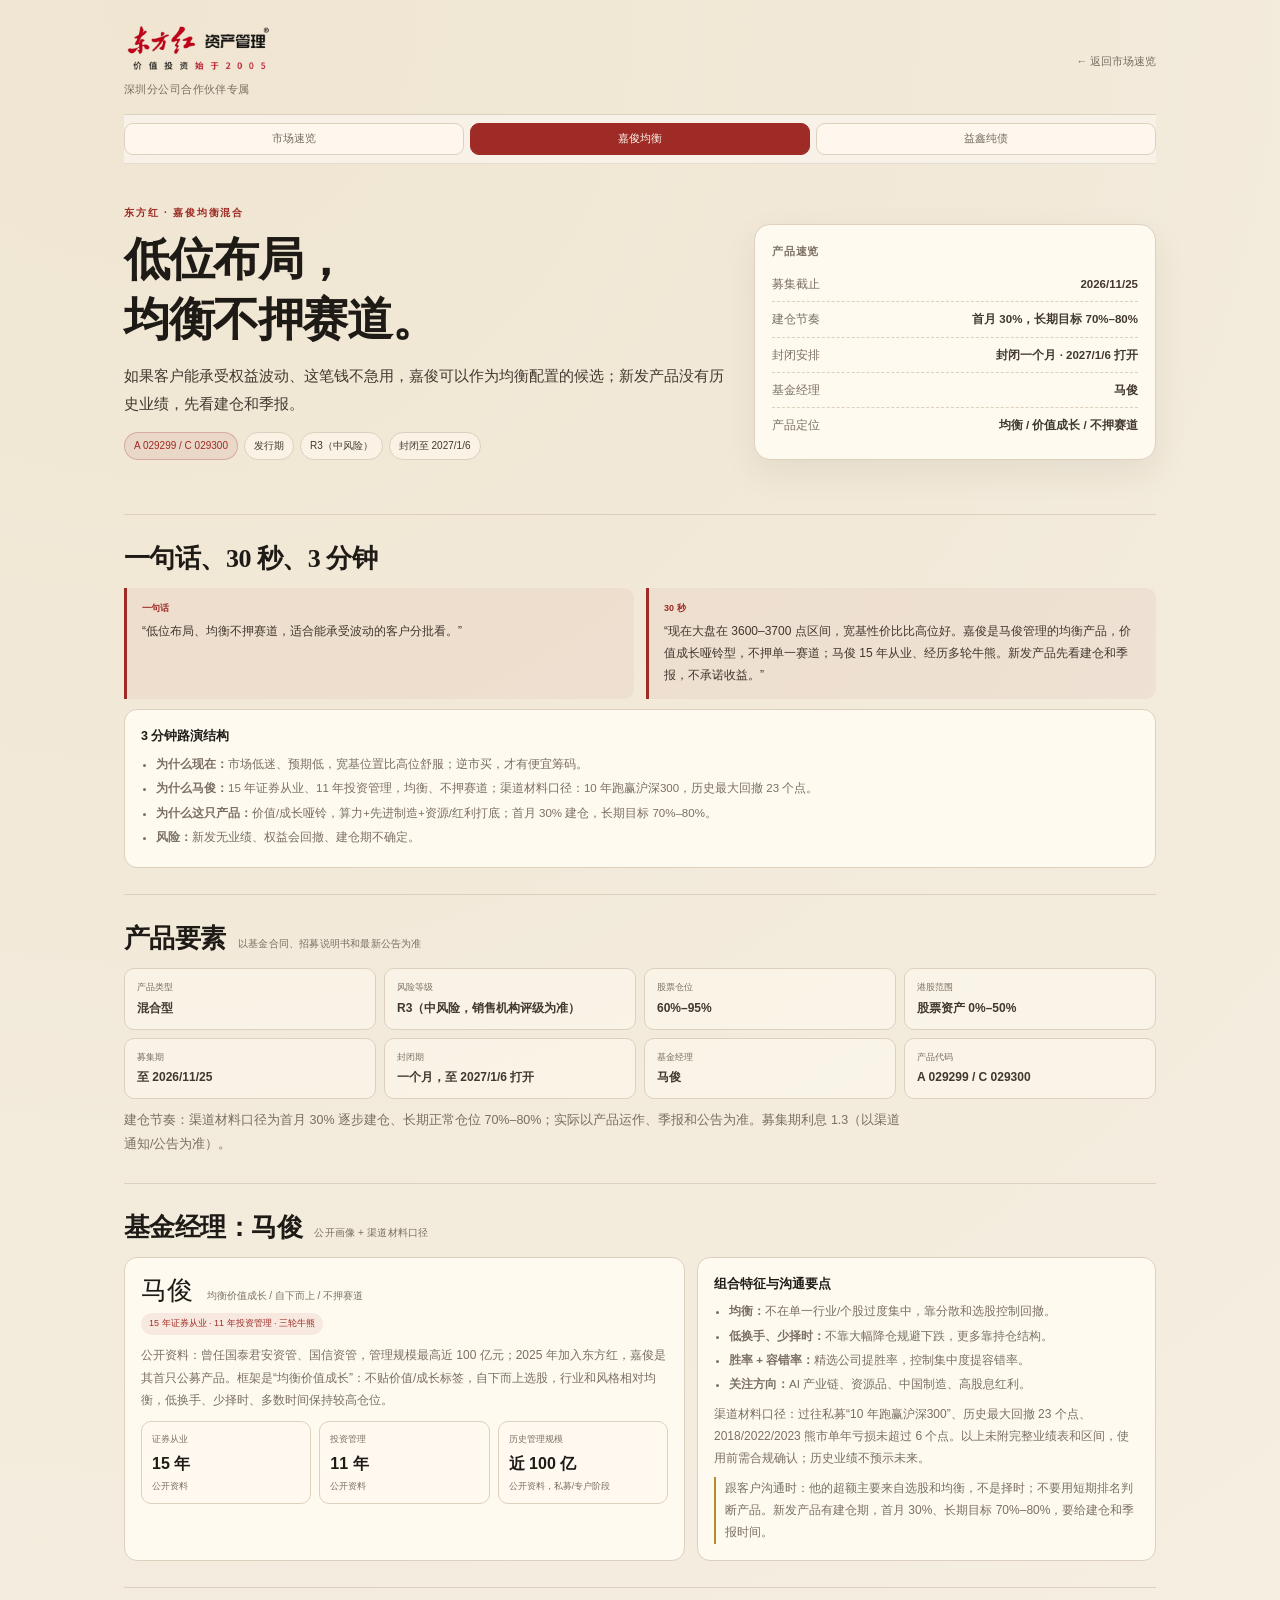
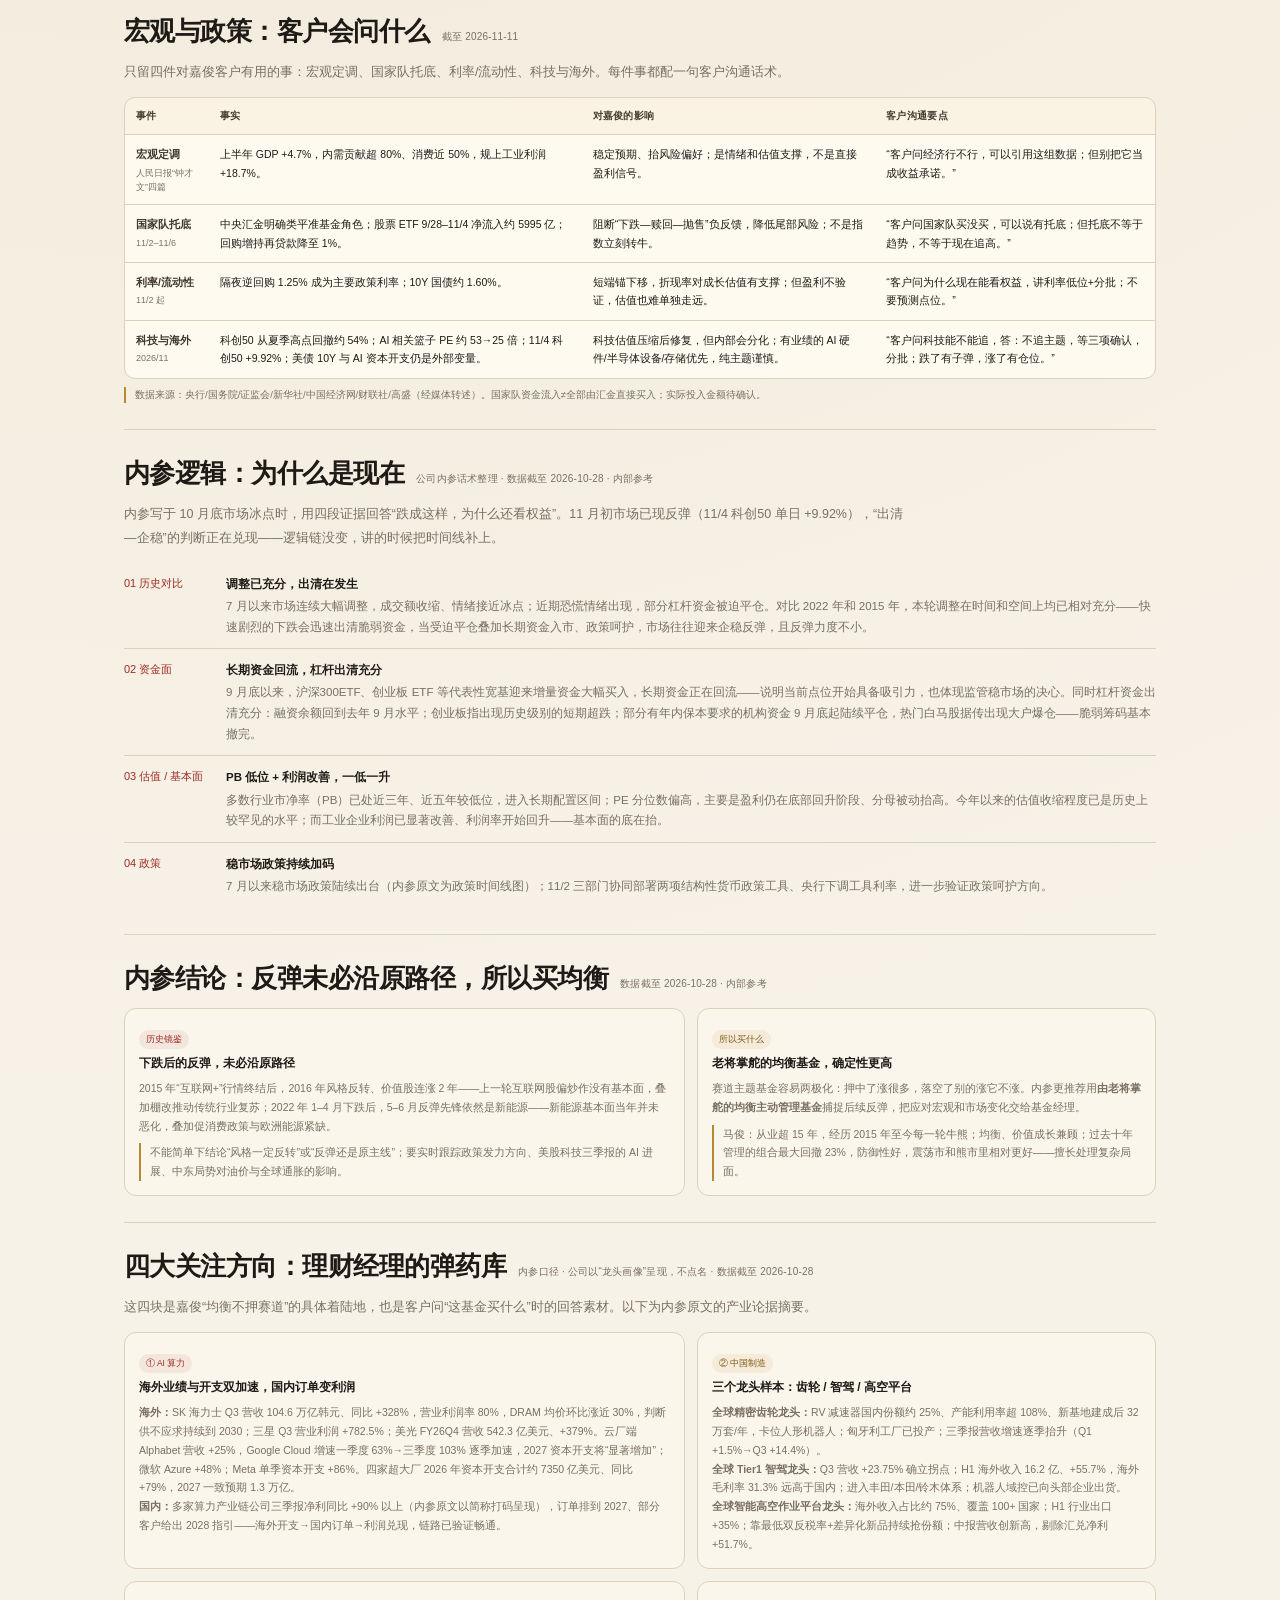
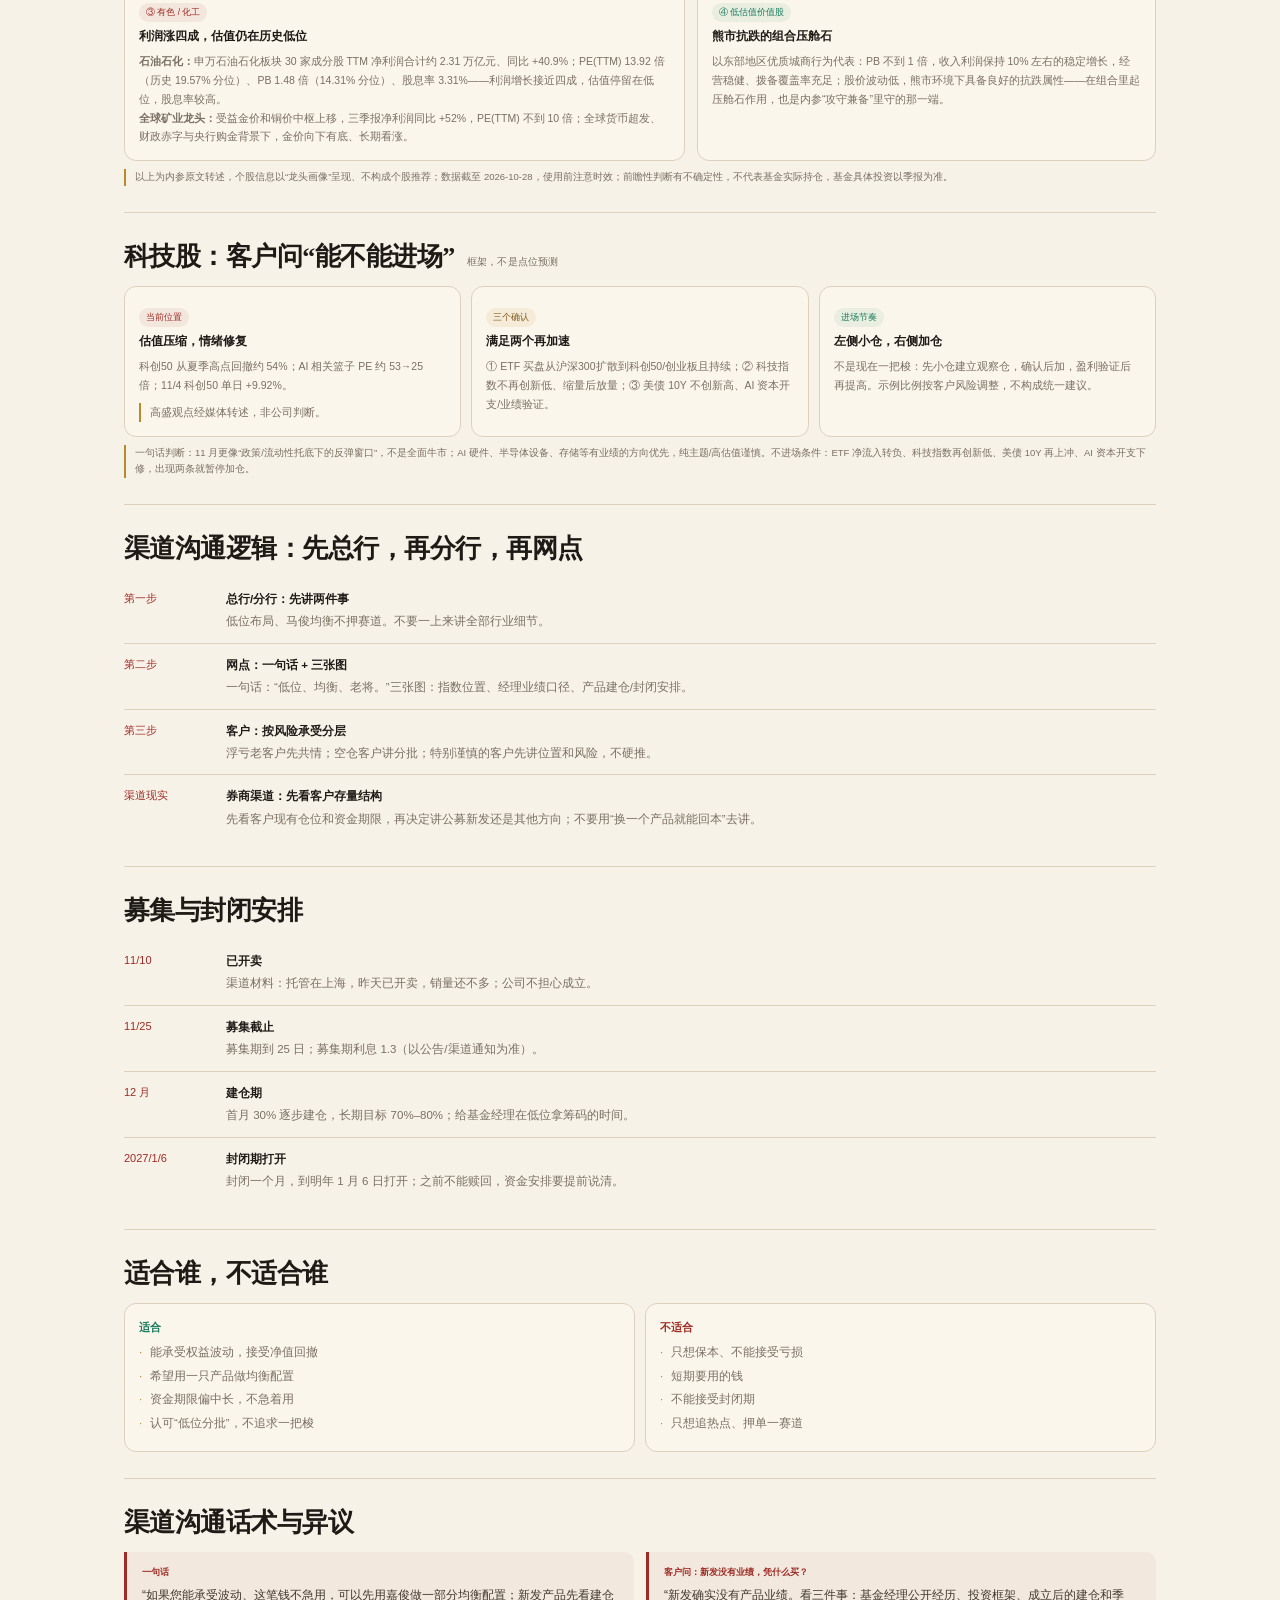
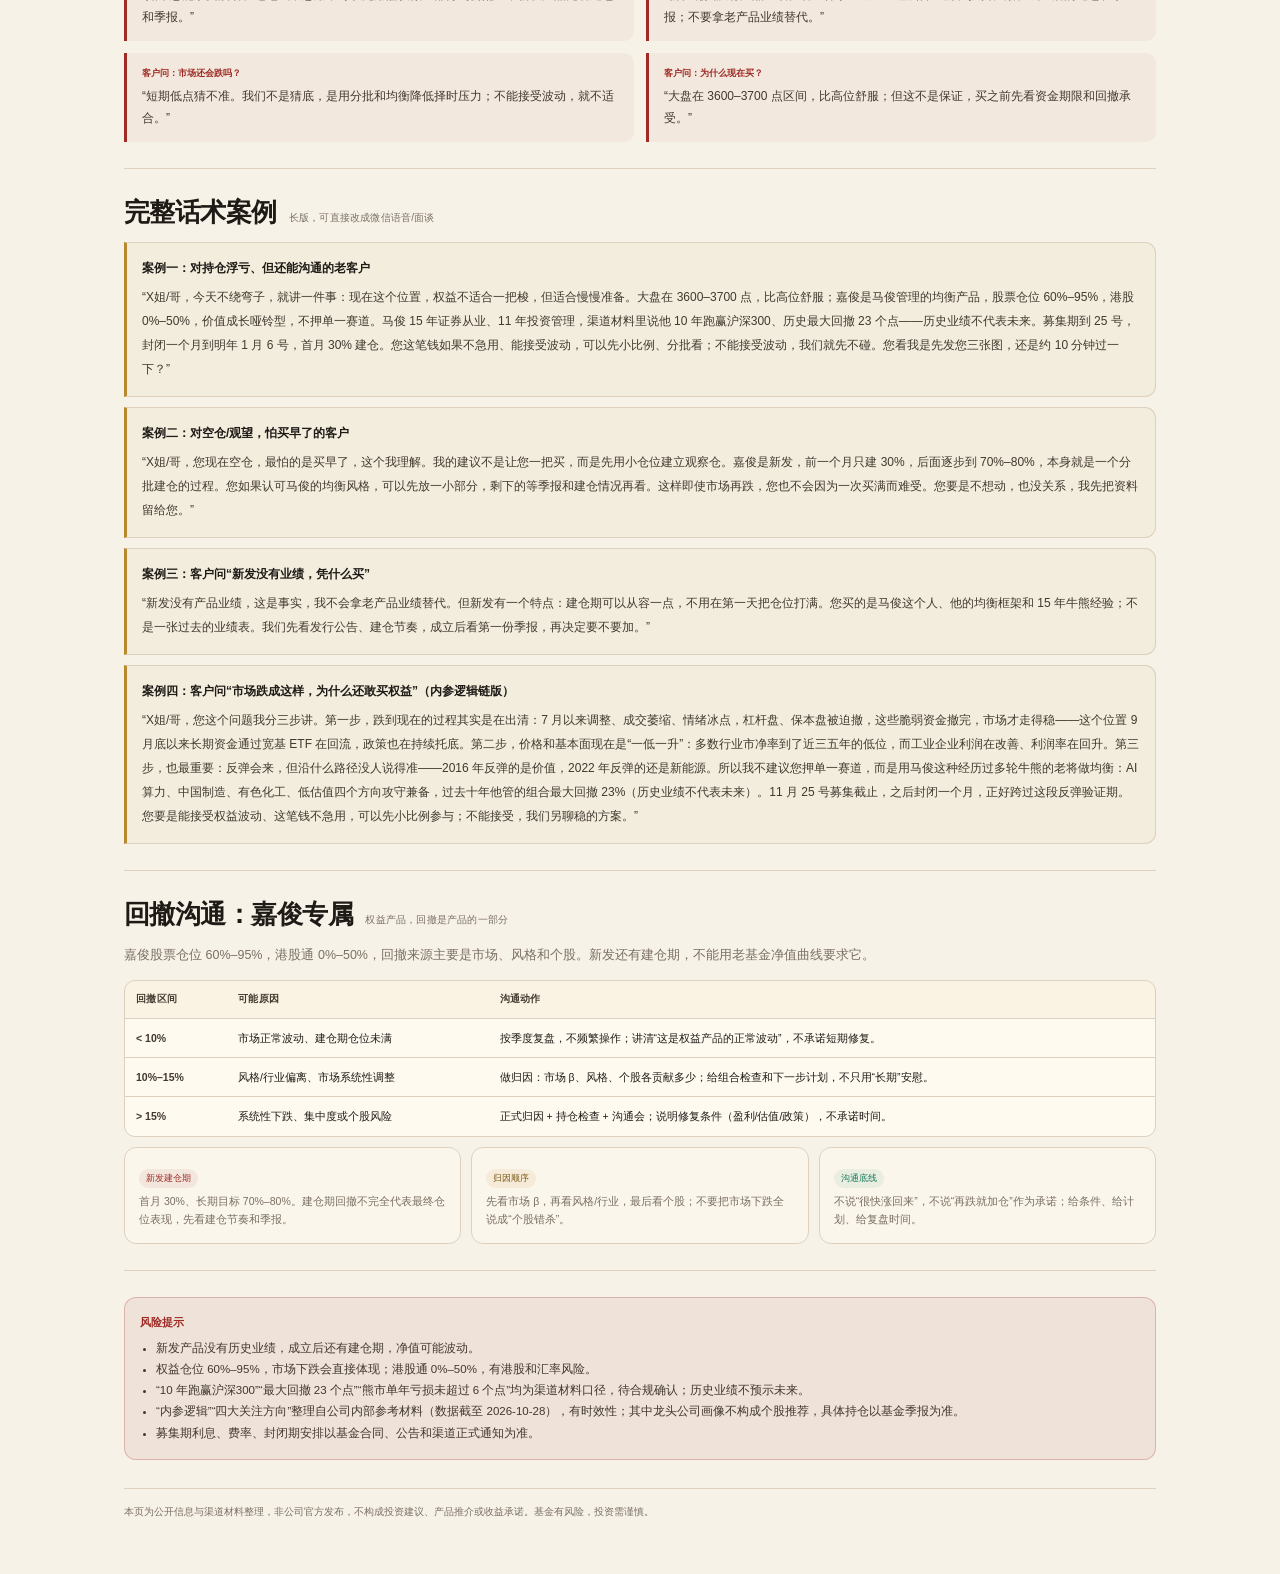
==== commit f25e4b68: "chore: 撤下自购宣传——速览/话术/渠道逻辑/案例/风险提示全部清理" ====
--- a/jiajun.html
+++ b/jiajun.html
@@ -45,7 +45,7 @@
       <h2>产品速览</h2>
       <div class="snap-row"><span>募集截止</span><b>2026/11/25</b></div>
       <div class="snap-row"><span>建仓节奏</span><b>首月 30%，长期目标 70%–80%</b></div>
-      <div class="snap-row"><span>利益捆绑</span><b>公司 2000 万 + 基金经理 1000 万</b></div>
+      <div class="snap-row"><span>封闭安排</span><b>封闭一个月 · 2027/1/6 打开</b></div>
       <div class="snap-row"><span>基金经理</span><b>马俊</b></div>
       <div class="snap-row"><span>产品定位</span><b>均衡 / 价值成长 / 不押赛道</b></div>
     </aside>
@@ -54,8 +54,8 @@
   <section class="section">
     <h2>一句话、30 秒、3 分钟</h2>
     <div class="two-col">
-      <div class="talk-card"><b>一句话</b><p>“低位布局、均衡不押赛道、公司+经理自购，适合能承受波动的客户分批看。”</p></div>
-      <div class="talk-card"><b>30 秒</b><p>“现在大盘在 3600–3700 点区间，宽基性价比比高位好。嘉俊是马俊管理的均衡产品，价值成长哑铃型，不押单一赛道；公司和基金经理都自购，属于利益捆绑。新发产品先看建仓和季报，不承诺收益。”</p></div>
+      <div class="talk-card"><b>一句话</b><p>“低位布局、均衡不押赛道，适合能承受波动的客户分批看。”</p></div>
+      <div class="talk-card"><b>30 秒</b><p>“现在大盘在 3600–3700 点区间，宽基性价比比高位好。嘉俊是马俊管理的均衡产品，价值成长哑铃型，不押单一赛道；马俊 15 年从业、经历多轮牛熊。新发产品先看建仓和季报，不承诺收益。”</p></div>
     </div>
     <div class="card" style="margin-top:10px">
       <h3>3 分钟路演结构</h3>
@@ -63,7 +63,7 @@
         <li><b>为什么现在：</b>市场低迷、预期低，宽基位置比高位舒服；逆市买，才有便宜筹码。</li>
         <li><b>为什么马俊：</b>15 年证券从业、11 年投资管理，均衡、不押赛道；渠道材料口径：10 年跑赢沪深300，历史最大回撤 23 个点。</li>
         <li><b>为什么这只产品：</b>价值/成长哑铃，算力+先进制造+资源/红利打底；首月 30% 建仓，长期目标 70%–80%。</li>
-        <li><b>风险：</b>新发无业绩、权益会回撤、建仓期不确定；自购不代表保本。</li>
+        <li><b>风险：</b>新发无业绩、权益会回撤、建仓期不确定。</li>
       </ul>
     </div>
   </section>
@@ -171,8 +171,8 @@
   <section class="section">
     <h2>渠道沟通逻辑：先总行，再分行，再网点</h2>
     <div class="timeline">
-      <div class="tl-row"><div class="tl-date">第一步</div><div class="tl-body"><h3>总行/分行：讲三件事</h3><p>低位布局、马俊均衡不押赛道、公司+经理自购。不要一上来讲全部行业细节。</p></div></div>
-      <div class="tl-row"><div class="tl-date">第二步</div><div class="tl-body"><h3>网点：一句话 + 三张图</h3><p>一句话：“低位、均衡、自购。”三张图：指数位置、经理业绩口径、产品建仓/封闭安排。</p></div></div>
+      <div class="tl-row"><div class="tl-date">第一步</div><div class="tl-body"><h3>总行/分行：先讲两件事</h3><p>低位布局、马俊均衡不押赛道。不要一上来讲全部行业细节。</p></div></div>
+      <div class="tl-row"><div class="tl-date">第二步</div><div class="tl-body"><h3>网点：一句话 + 三张图</h3><p>一句话：“低位、均衡、老将。”三张图：指数位置、经理业绩口径、产品建仓/封闭安排。</p></div></div>
       <div class="tl-row"><div class="tl-date">第三步</div><div class="tl-body"><h3>客户：按风险承受分层</h3><p>浮亏老客户先共情；空仓客户讲分批；特别谨慎的客户先讲位置和风险，不硬推。</p></div></div>
       <div class="tl-row"><div class="tl-date">渠道现实</div><div class="tl-body"><h3>券商渠道：先看客户存量结构</h3><p>先看客户现有仓位和资金期限，再决定讲公募新发还是其他方向；不要用“换一个产品就能回本”去讲。</p></div></div>
     </div>
@@ -210,7 +210,7 @@
     <h2>完整话术案例 <small>长版，可直接改成微信语音/面谈</small></h2>
     <div class="long-talk">
       <b>案例一：对持仓浮亏、但还能沟通的老客户</b>
-      <p>“X姐/哥，今天不绕弯子，就讲一件事：现在这个位置，权益不适合一把梭，但适合慢慢准备。大盘在 3600–3700 点，比高位舒服；嘉俊是马俊管理的均衡产品，股票仓位 60%–95%，港股 0%–50%，价值成长哑铃型，不押单一赛道。马俊 15 年证券从业、11 年投资管理，渠道材料里说他 10 年跑赢沪深300、历史最大回撤 23 个点——历史业绩不代表未来。公司和基金经理自购，是利益捆绑，但不是保本。募集期到 25 号，封闭一个月到明年 1 月 6 号，首月 30% 建仓。您这笔钱如果不急用、能接受波动，可以先小比例、分批看；不能接受波动，我们就先不碰。您看我是先发您三张图，还是约 10 分钟过一下？”</p>
+      <p>“X姐/哥，今天不绕弯子，就讲一件事：现在这个位置，权益不适合一把梭，但适合慢慢准备。大盘在 3600–3700 点，比高位舒服；嘉俊是马俊管理的均衡产品，股票仓位 60%–95%，港股 0%–50%，价值成长哑铃型，不押单一赛道。马俊 15 年证券从业、11 年投资管理，渠道材料里说他 10 年跑赢沪深300、历史最大回撤 23 个点——历史业绩不代表未来。募集期到 25 号，封闭一个月到明年 1 月 6 号，首月 30% 建仓。您这笔钱如果不急用、能接受波动，可以先小比例、分批看；不能接受波动，我们就先不碰。您看我是先发您三张图，还是约 10 分钟过一下？”</p>
     </div>
     <div class="long-talk">
       <b>案例二：对空仓/观望，怕买早了的客户</b>
@@ -218,7 +218,7 @@
     </div>
     <div class="long-talk">
       <b>案例三：客户问“新发没有业绩，凭什么买”</b>
-      <p>“新发没有产品业绩，这是事实，我不会拿老产品业绩替代。但新发有一个特点：建仓期可以从容一点，不用在第一天把仓位打满。您买的是马俊这个人、他的均衡框架，以及公司和基金经理自购的利益绑定；不是一张过去的业绩表。我们先看发行公告、建仓节奏，成立后看第一份季报，再决定要不要加。” </p>
+      <p>“新发没有产品业绩，这是事实，我不会拿老产品业绩替代。但新发有一个特点：建仓期可以从容一点，不用在第一天把仓位打满。您买的是马俊这个人、他的均衡框架和 15 年牛熊经验；不是一张过去的业绩表。我们先看发行公告、建仓节奏，成立后看第一份季报，再决定要不要加。” </p>
     </div>
     <div class="long-talk">
       <b>案例四：客户问“市场跌成这样，为什么还敢买权益”（内参逻辑链版）</b>
@@ -252,7 +252,6 @@
       <ul>
         <li>新发产品没有历史业绩，成立后还有建仓期，净值可能波动。</li>
         <li>权益仓位 60%–95%，市场下跌会直接体现；港股通 0%–50%，有港股和汇率风险。</li>
-        <li>公司自购 2000 万、基金经理自购至少 1000 万，是利益捆绑，不代表收益保证，也不代表不会亏损。</li>
         <li>“10 年跑赢沪深300”“最大回撤 23 个点”“熊市单年亏损未超过 6 个点”均为渠道材料口径，待合规确认；历史业绩不预示未来。</li>
         <li>“内参逻辑”“四大关注方向”整理自公司内部参考材料（数据截至 2026-10-28），有时效性；其中龙头公司画像不构成个股推荐，具体持仓以基金季报为准。</li>
         <li>募集期利息、费率、封闭期安排以基金合同、公告和渠道正式通知为准。</li>
--- a/styles.css
+++ b/styles.css
@@ -117,6 +117,10 @@
 .viewpoint-card span{display:block;font-family:var(--font-d);font-size:9px;color:var(--red)}
 .viewpoint-card b{display:block;font-family:var(--font-d);font-size:11.5px;line-height:1.55;margin-top:3px;color:var(--ink)}
 .viewpoint-card p{font-family:var(--font-d);font-size:9.5px;line-height:1.75;color:var(--muted);margin-top:3px}
+.viewpoint-card p b{color:var(--ink2);font-weight:600}
+.broker-grid{display:grid;grid-template-columns:repeat(3,1fr);gap:8px;margin-top:10px}
+.broker-note{font-family:var(--font-d);font-size:9.5px;line-height:1.8;color:var(--muted);margin-top:10px;padding:10px 12px;border:1px dashed rgba(184,137,47,.4);border-radius:11px;background:rgba(184,137,47,.06)}
+.broker-note b{color:var(--ink2)}
 .scenario-grid{display:grid;grid-template-columns:repeat(3,1fr);gap:10px;margin-top:10px}
 .scenario{border:1px solid var(--line);border-top:3px solid var(--line);border-radius:11px;background:rgba(255,250,240,.55);padding:12px}
 .scenario.up{border-top-color:var(--red)}
@@ -193,6 +197,7 @@
   .position-grid{grid-template-columns:1fr}
   .scenario-grid{grid-template-columns:1fr}
   .viewpoint-grid{grid-template-columns:1fr 1fr}
+  .broker-grid{grid-template-columns:1fr}
 }
 @media(max-width:600px){
   .page{padding:18px 16px 42px}
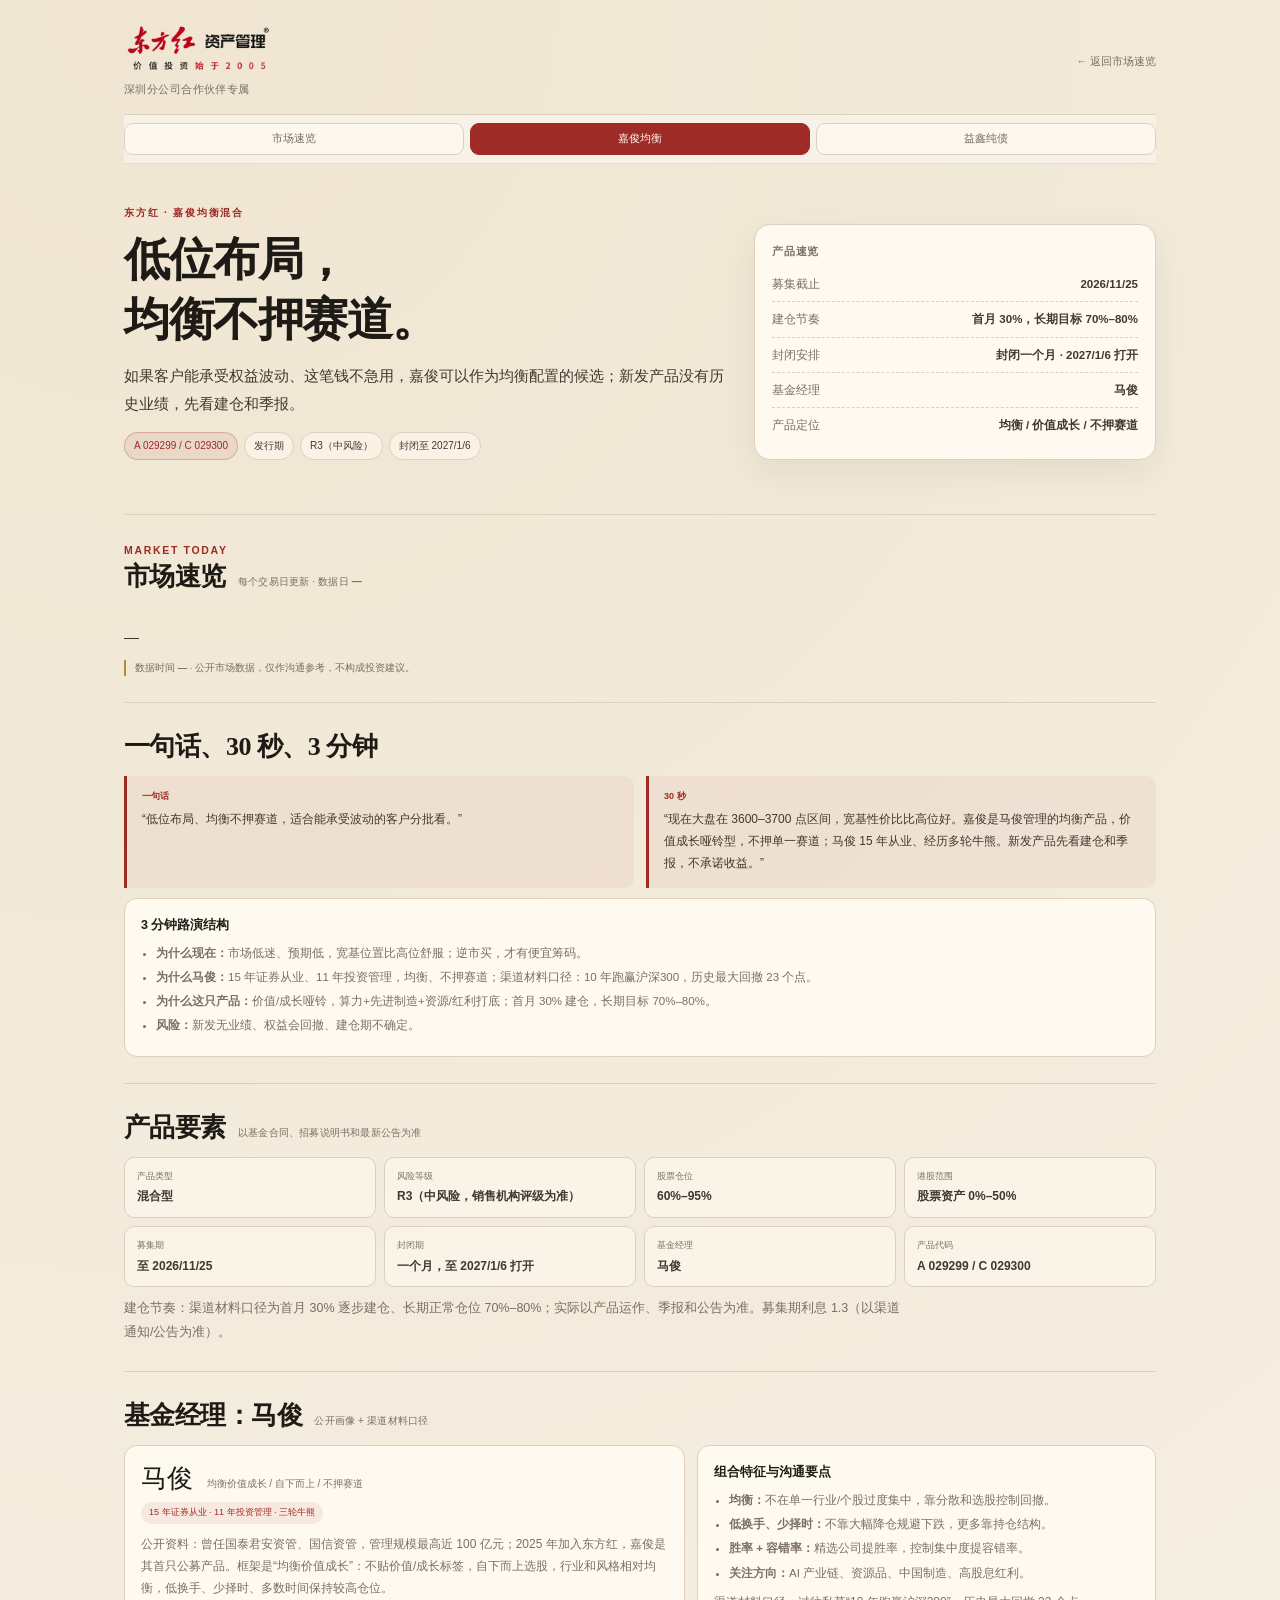
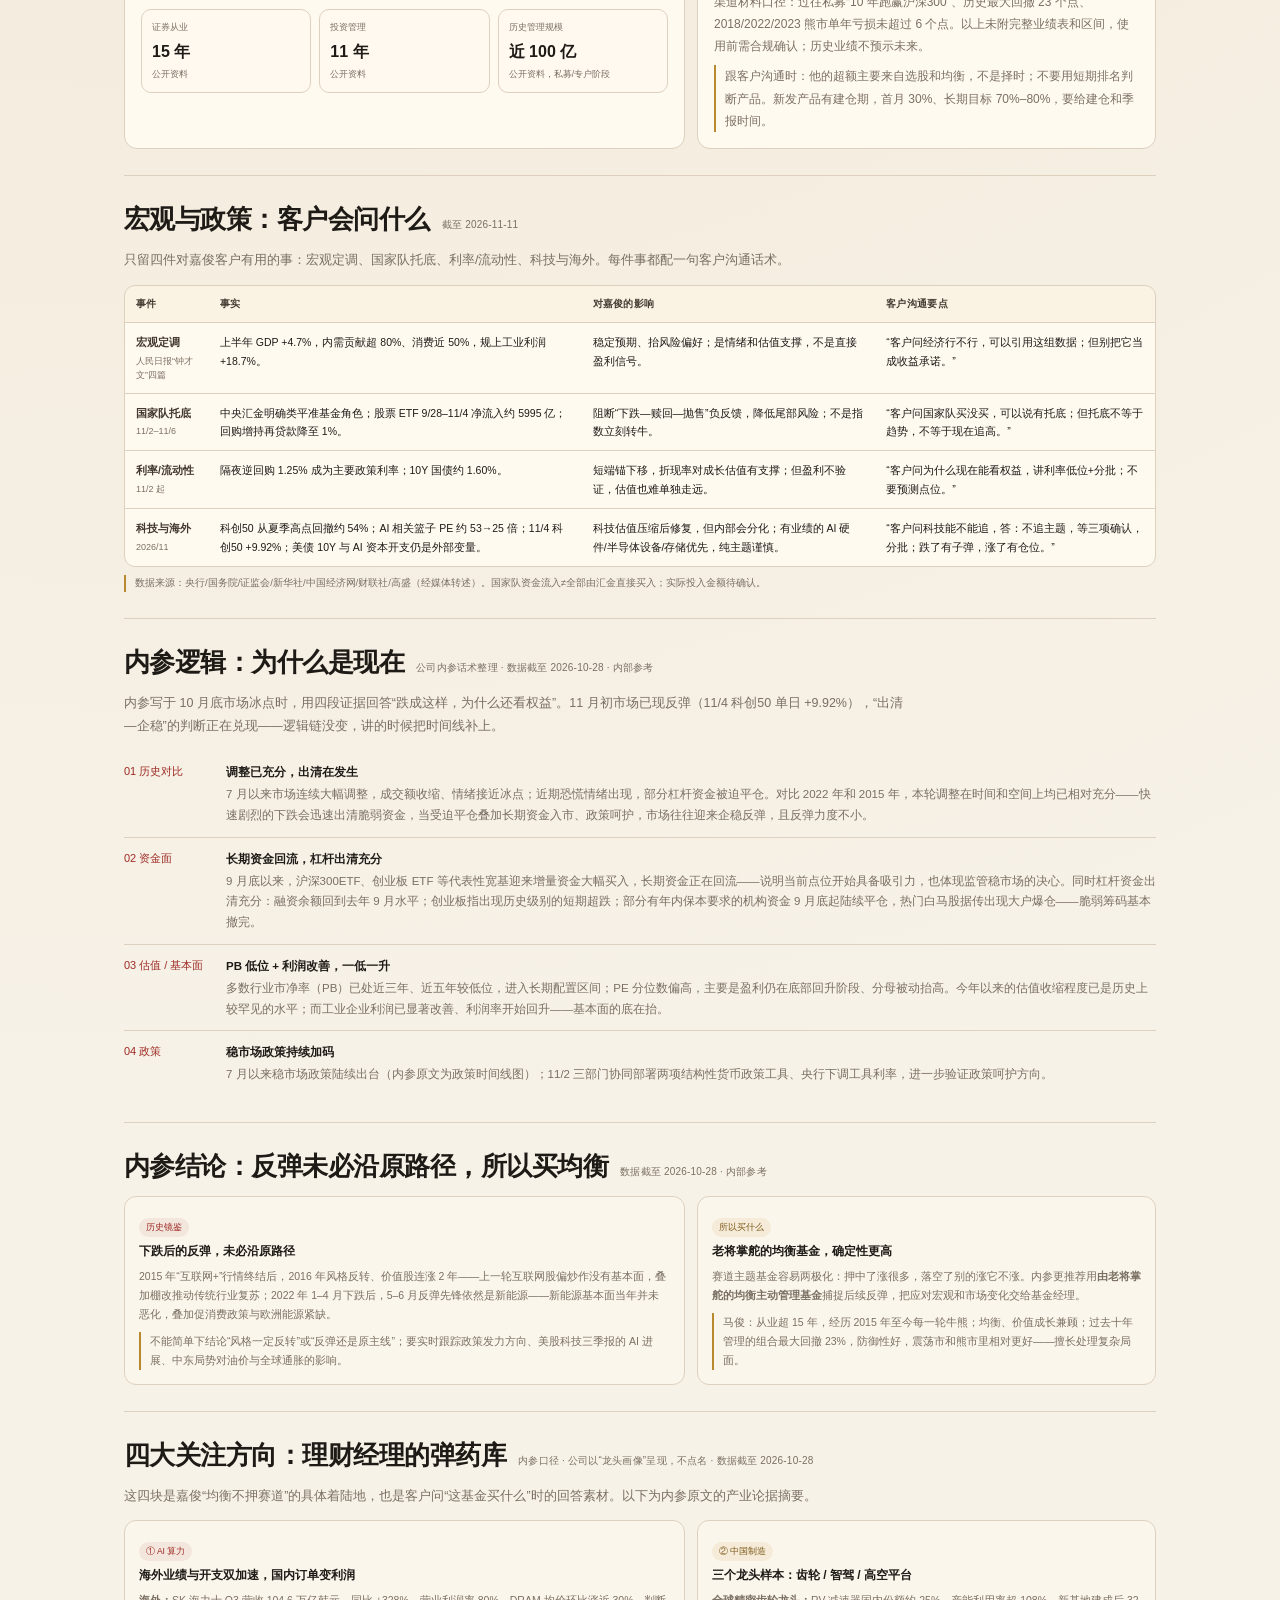
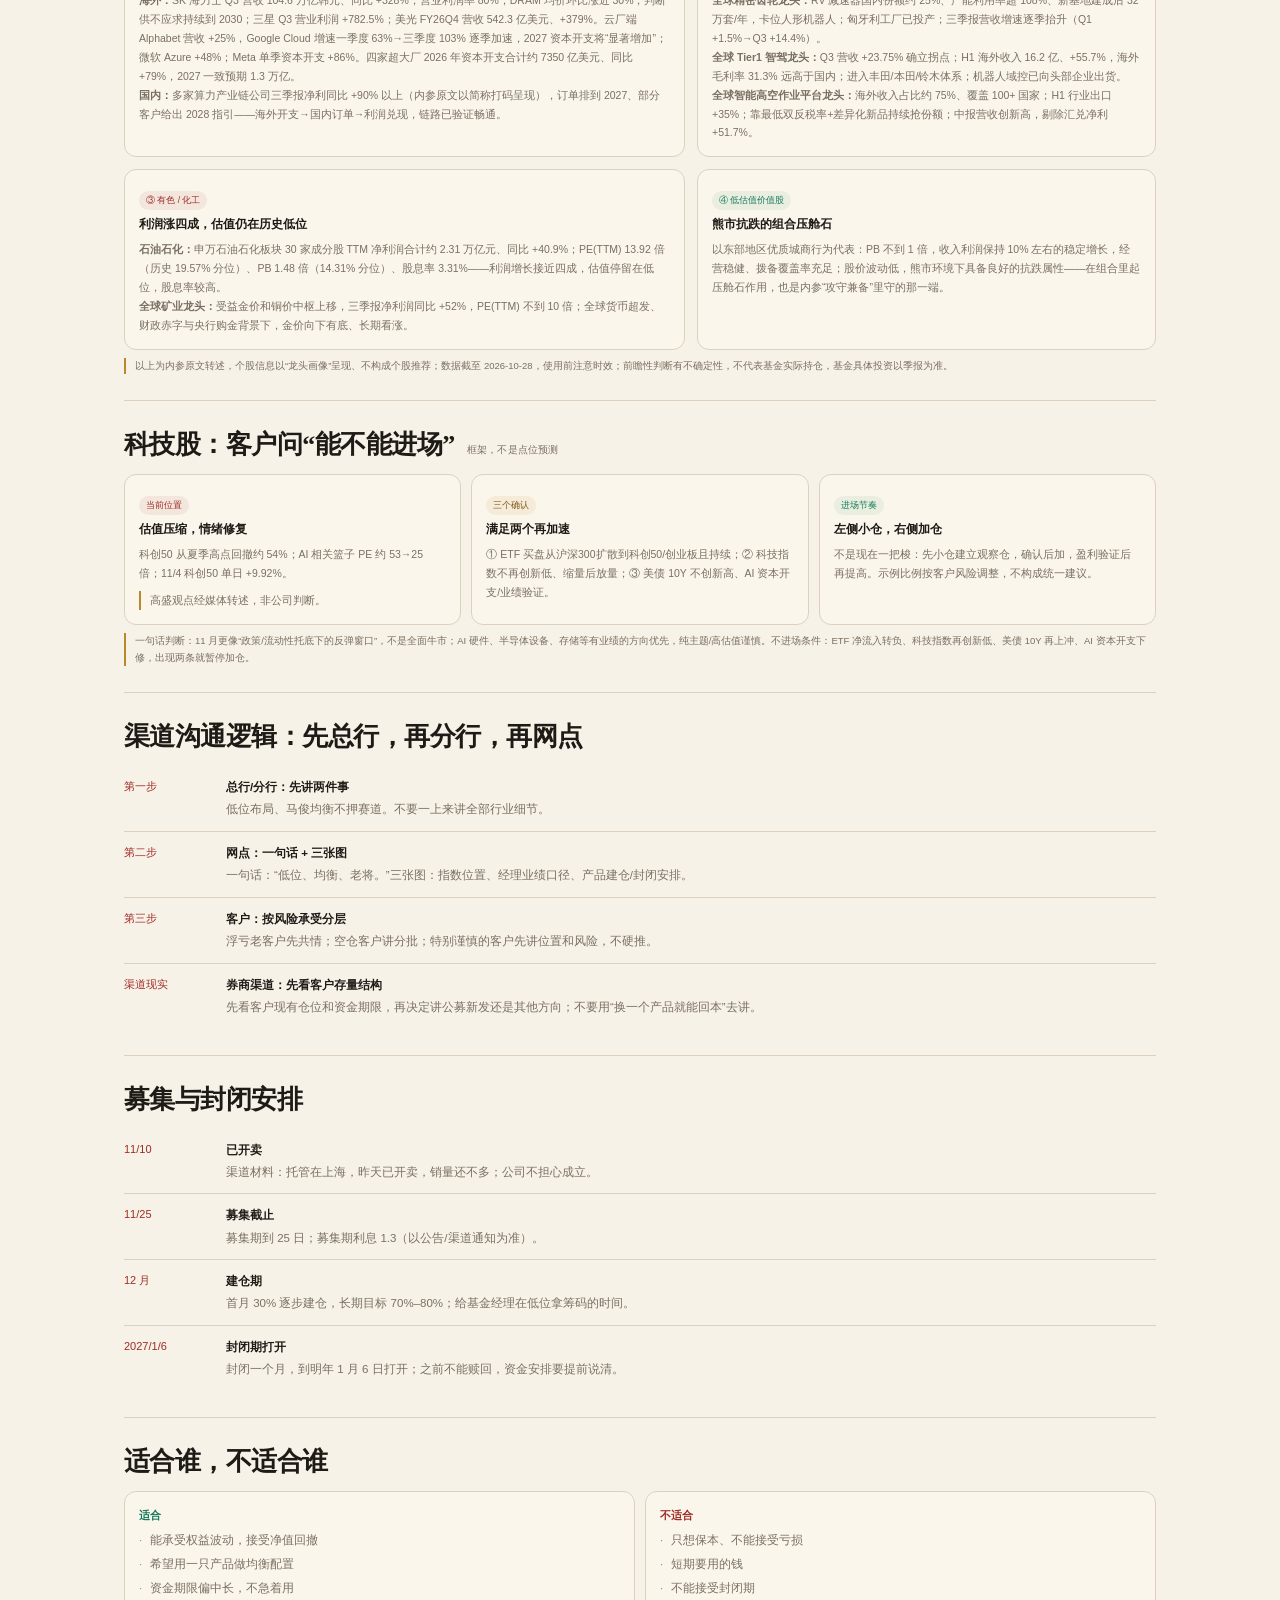
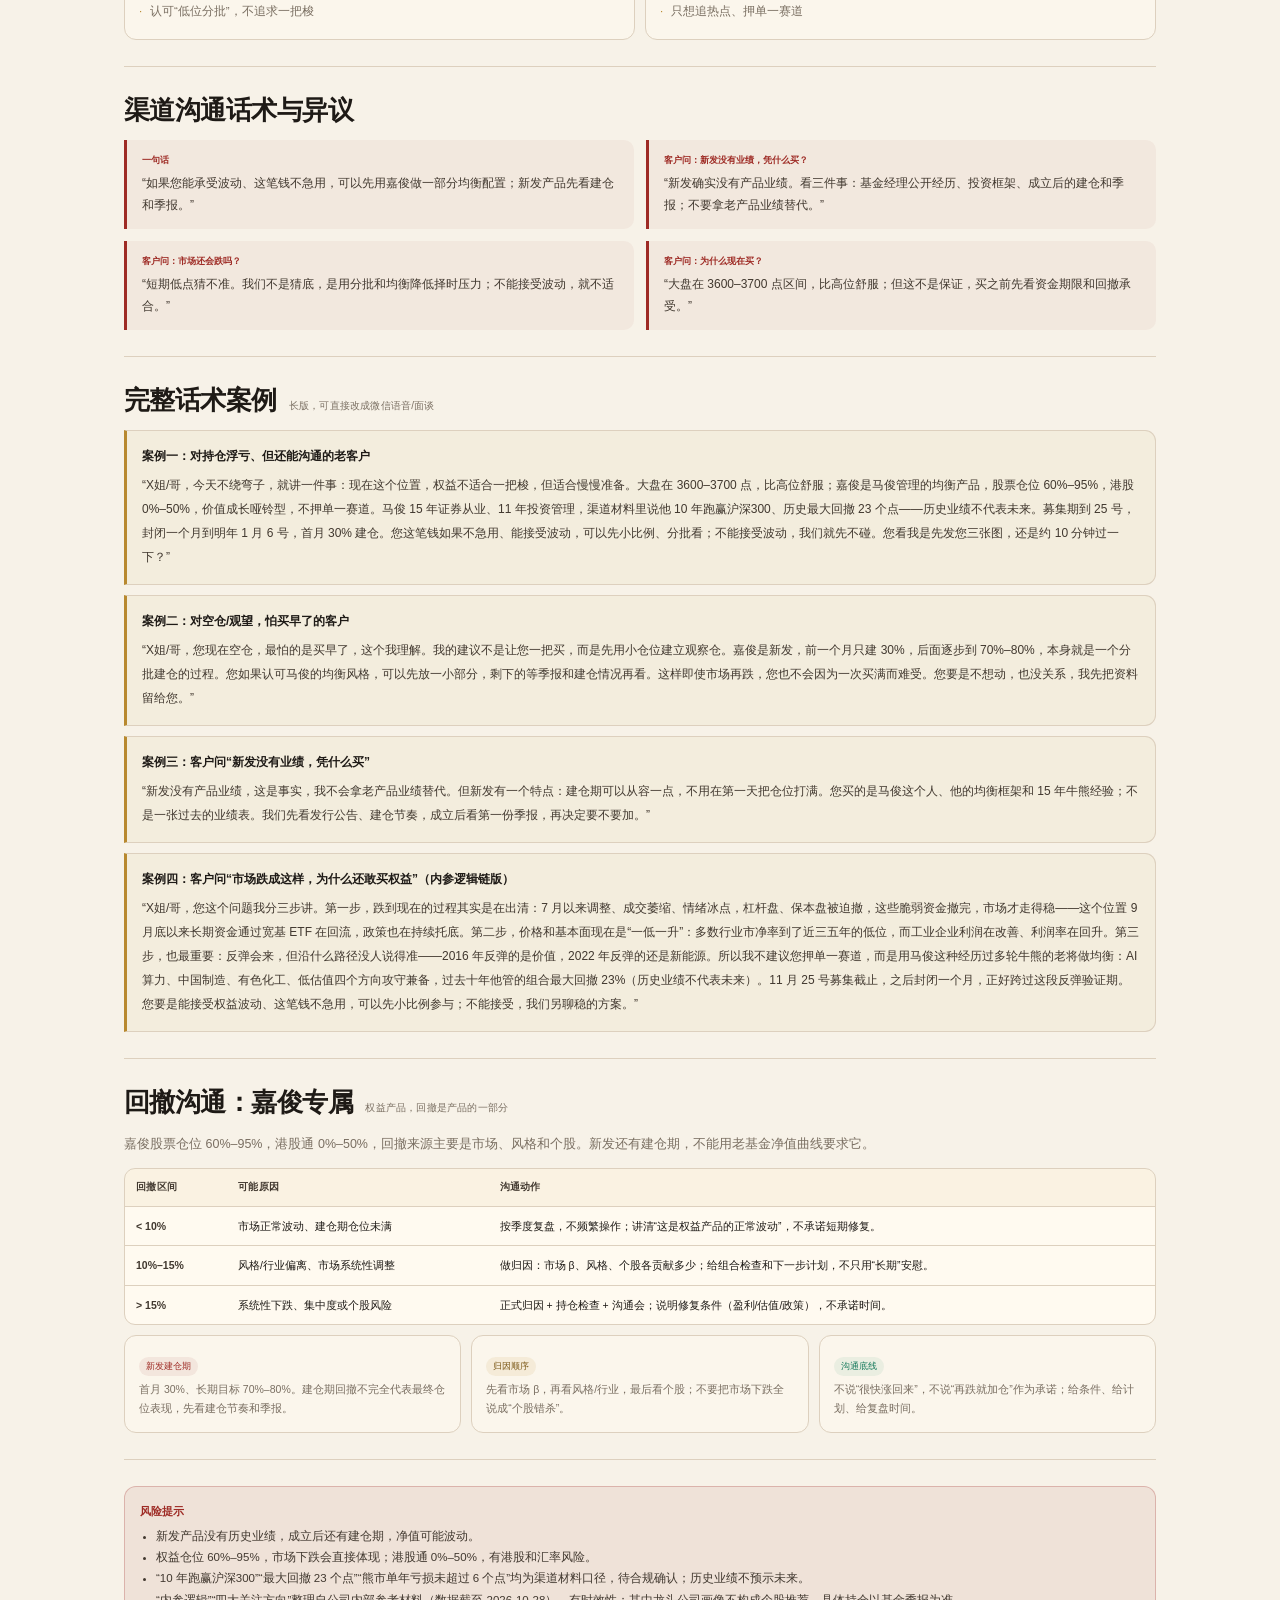
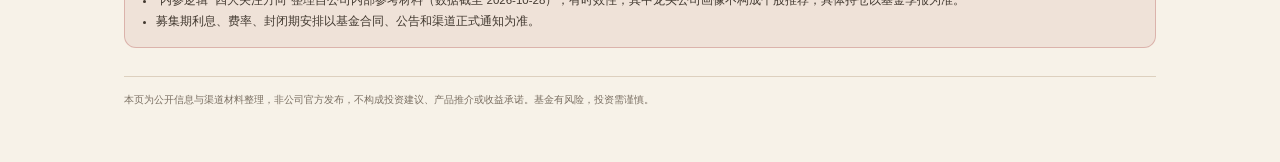
==== commit 8743ff6e: "feat: 产品页新增市场速览板块（9 指标 + 速览 + 三条读法）" ====
--- a/jiajun.html
+++ b/jiajun.html
@@ -52,6 +52,16 @@
   </section>
 
   <section class="section">
+    <div class="section-head">
+      <div><div class="eyebrow">MARKET TODAY</div><h2>市场速览 <small>每个交易日更新 · 数据日 <b id="pm-date">—</b></small></h2></div>
+    </div>
+    <p class="summary" id="pm-summary">—</p>
+    <div class="market-grid" id="pm-market-grid"></div>
+    <div class="read-grid" id="pm-read-grid"></div>
+    <p class="chart-note">数据时间 <b id="pm-updated">—</b> · 公开市场数据，仅作沟通参考，不构成投资建议。</p>
+  </section>
+
+  <section class="section">
     <h2>一句话、30 秒、3 分钟</h2>
     <div class="two-col">
       <div class="talk-card"><b>一句话</b><p>“低位布局、均衡不押赛道，适合能承受波动的客户分批看。”</p></div>
@@ -263,5 +273,7 @@
     本页为公开信息与渠道材料整理，非公司官方发布，不构成投资建议、产品推介或收益承诺。基金有风险，投资需谨慎。
   </footer>
 </div>
+<script src="data/portal.js"></script>
+<script src="product-market.js"></script>
 </body>
 </html>
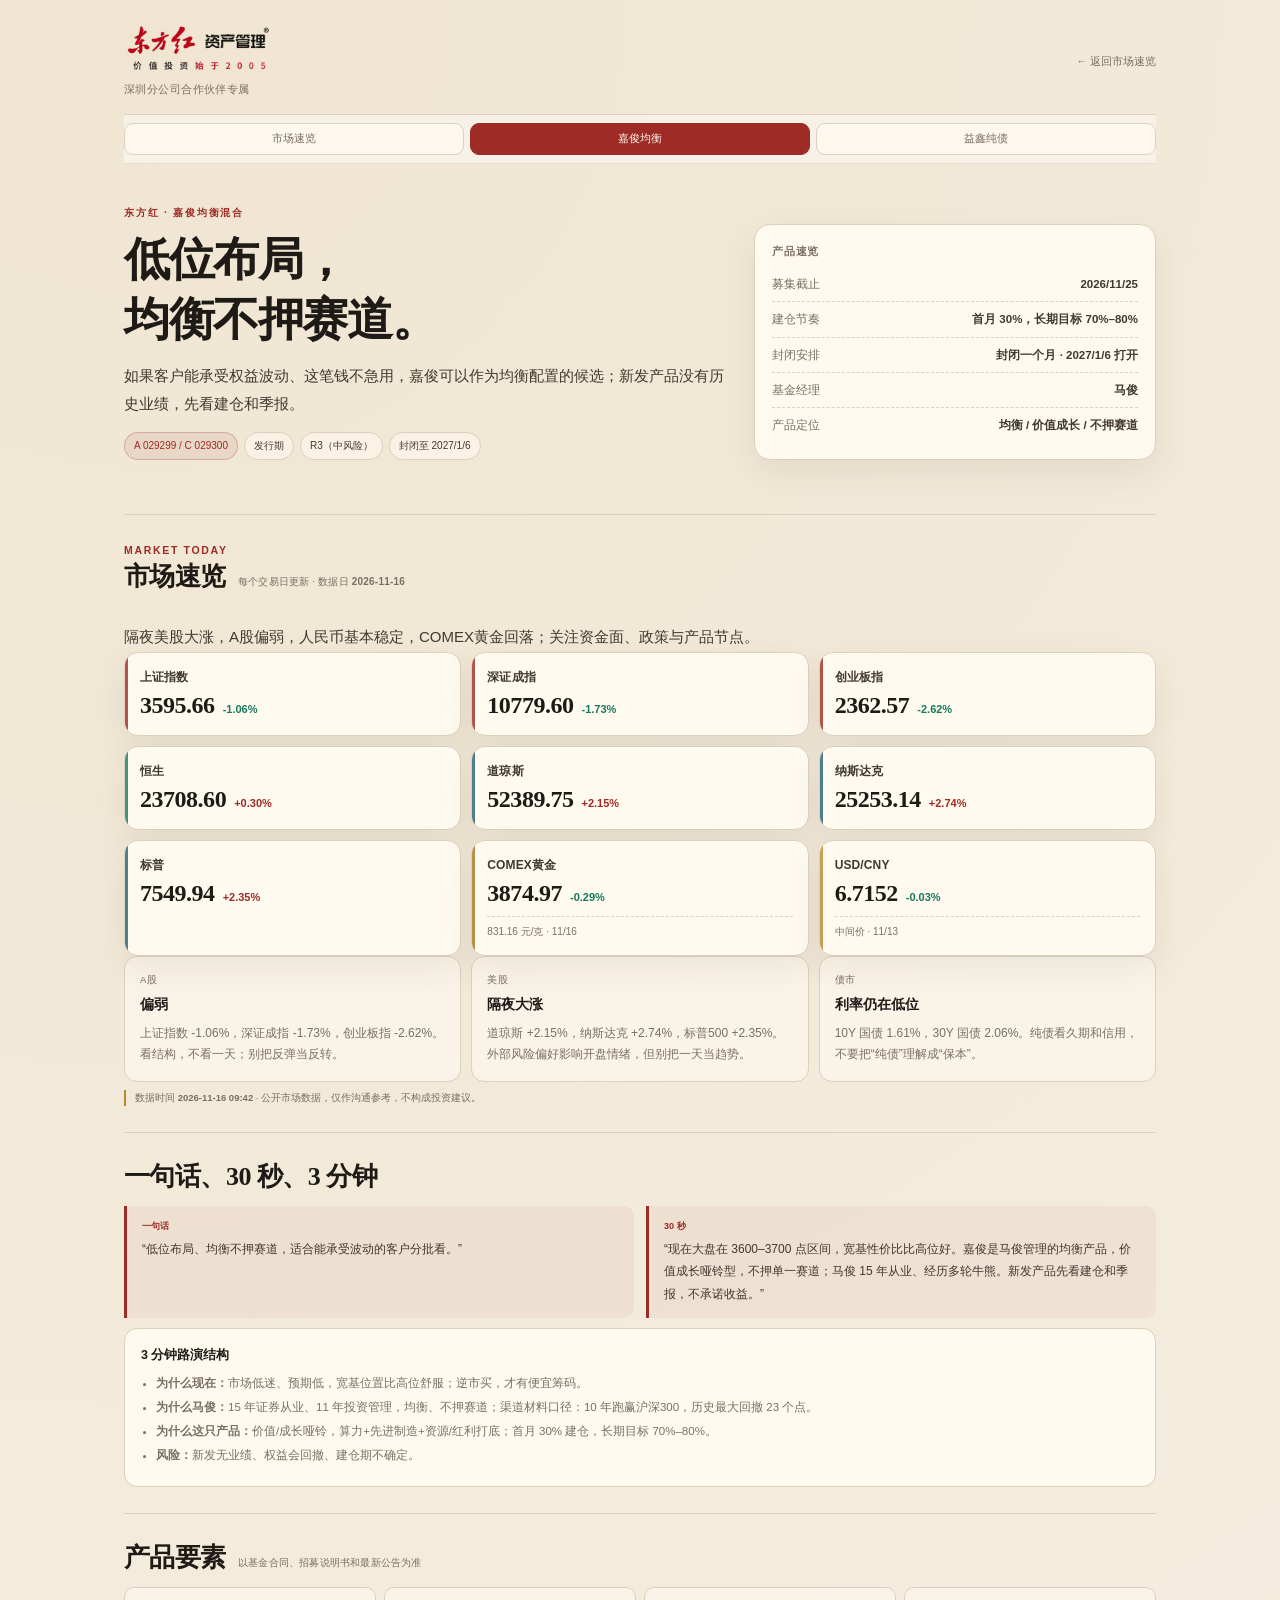
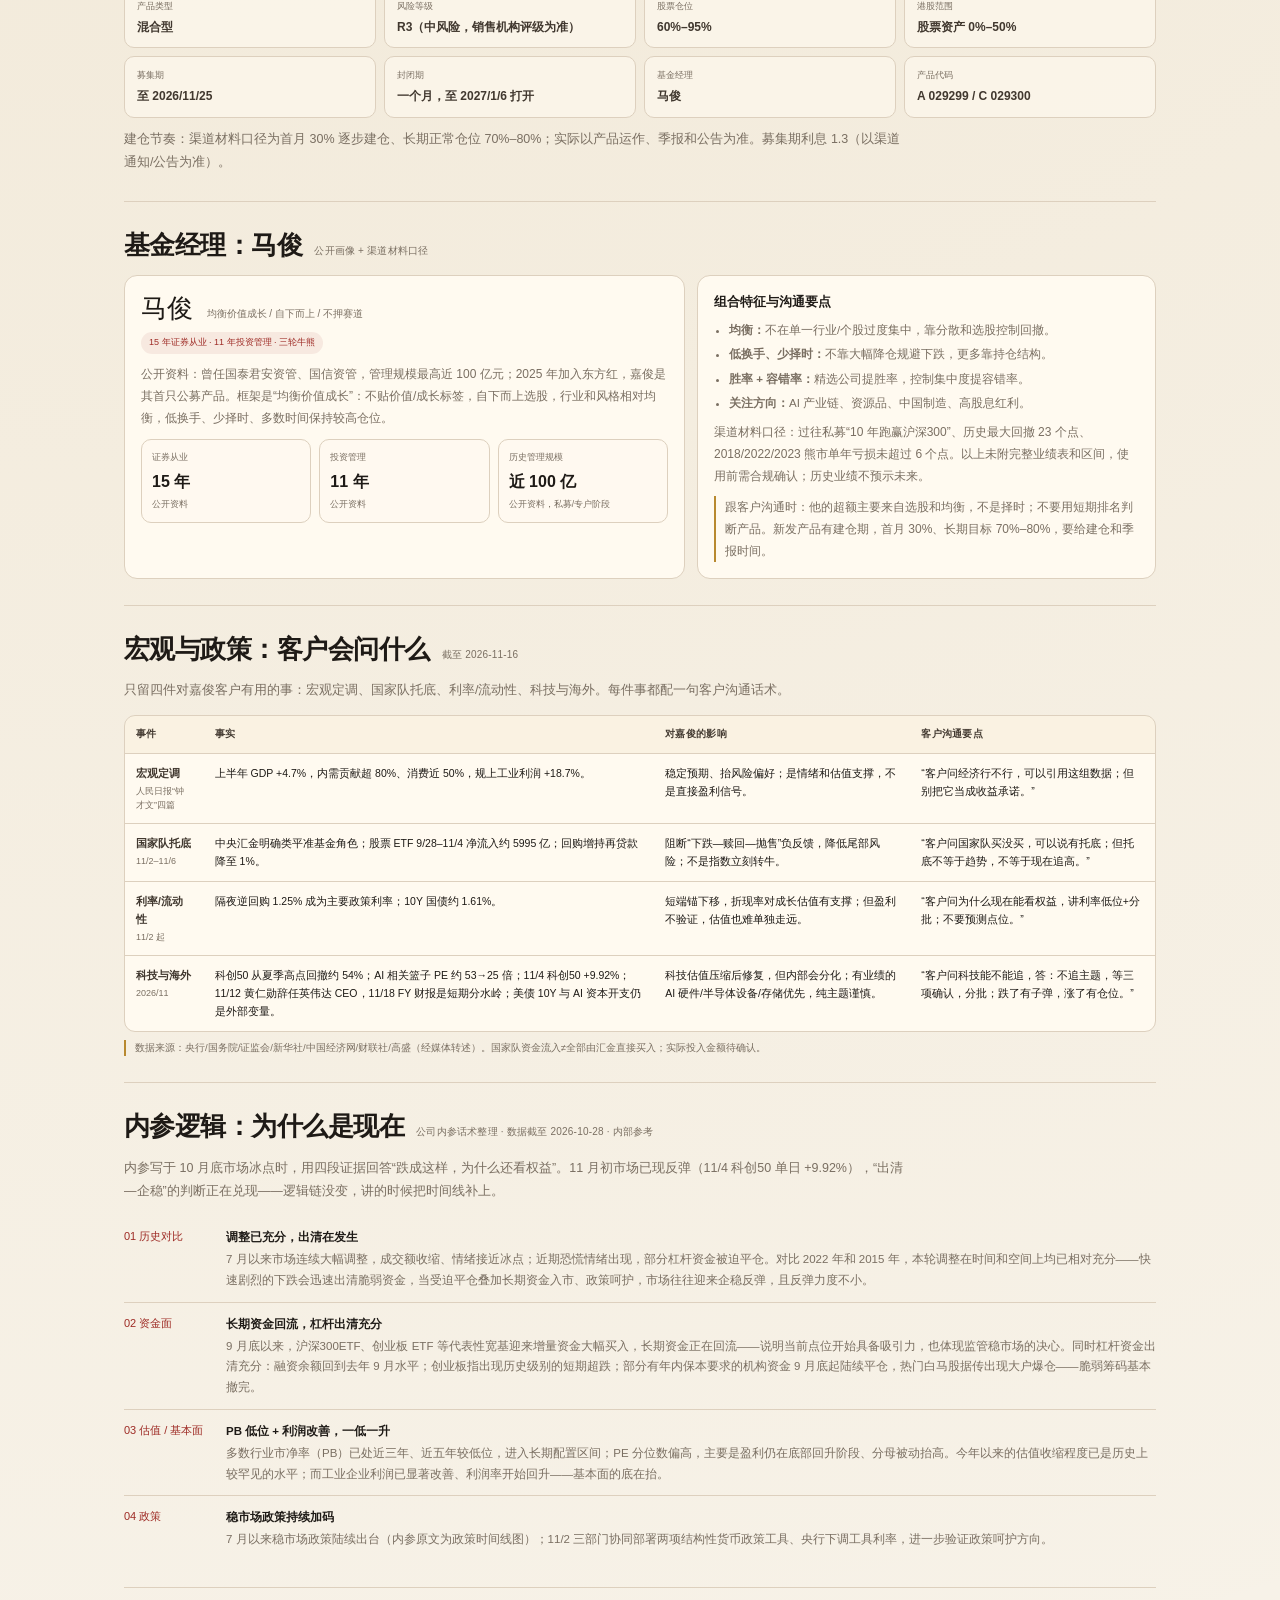
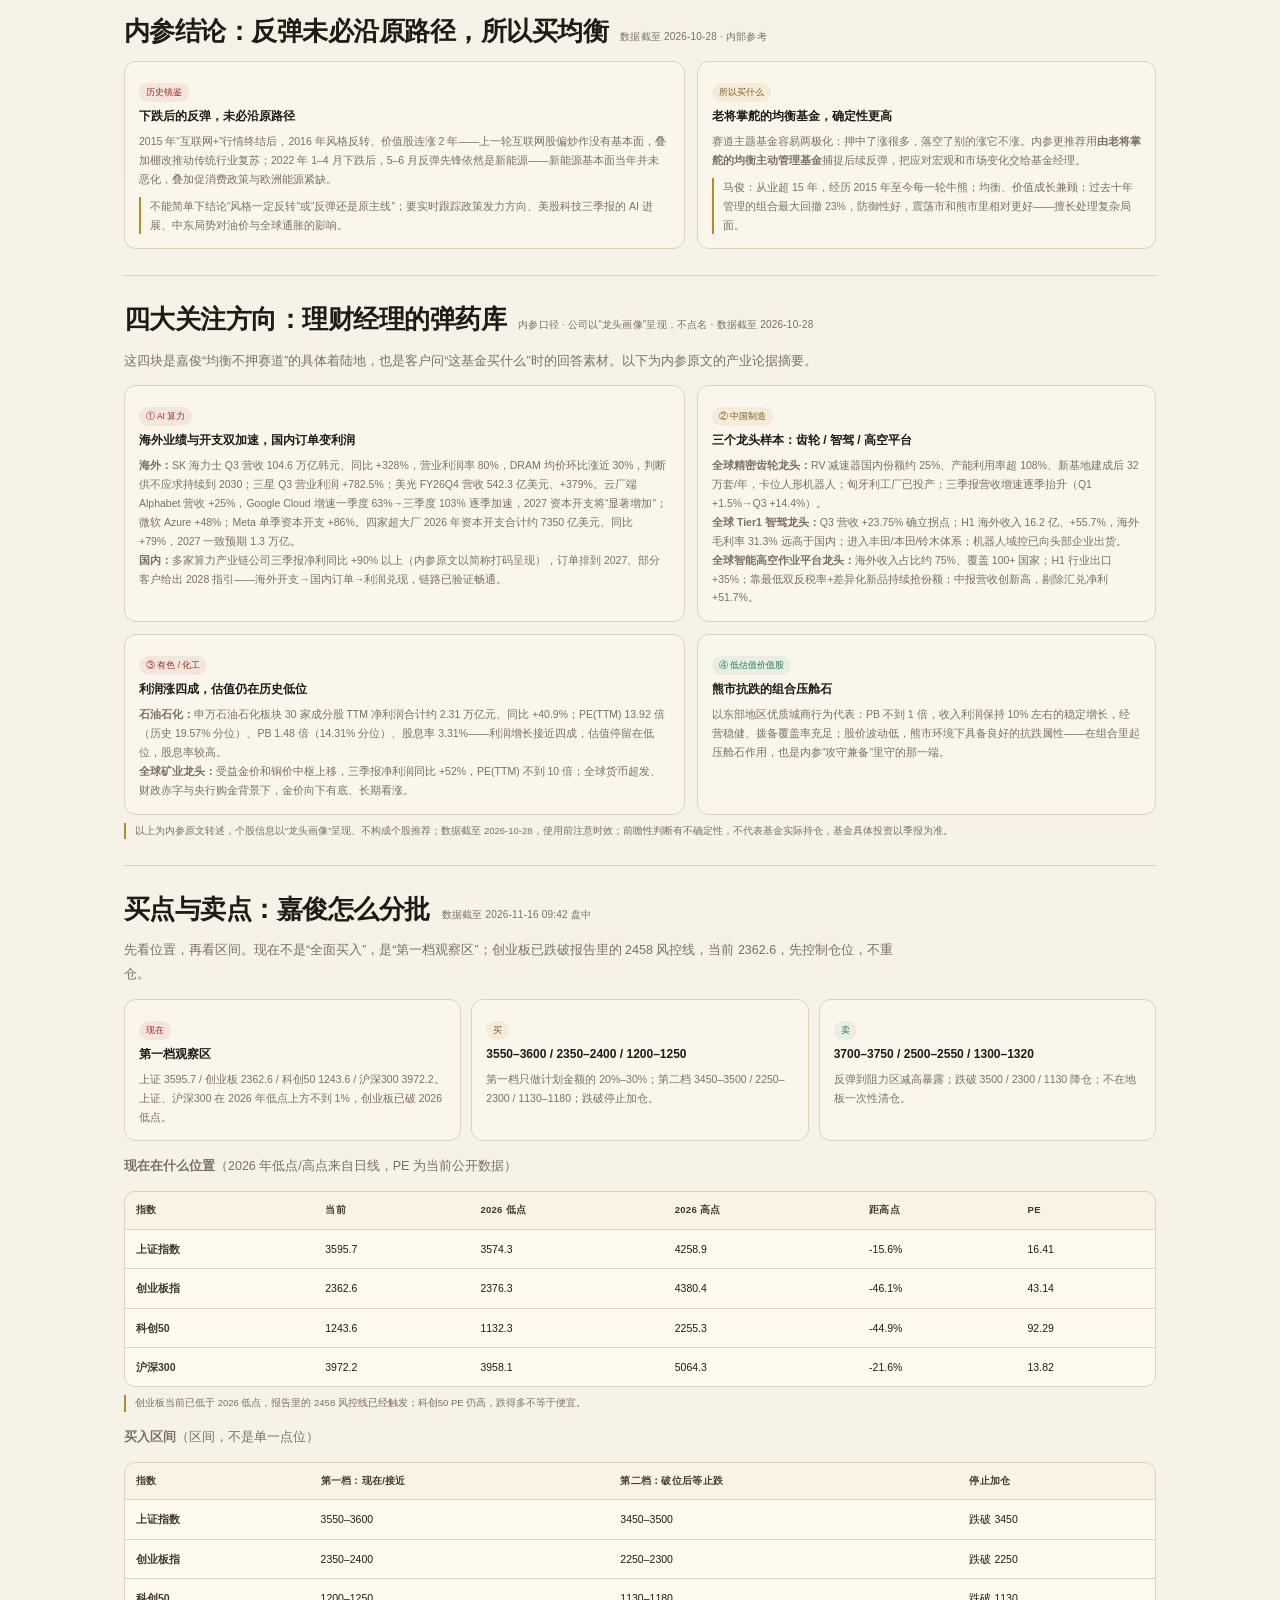
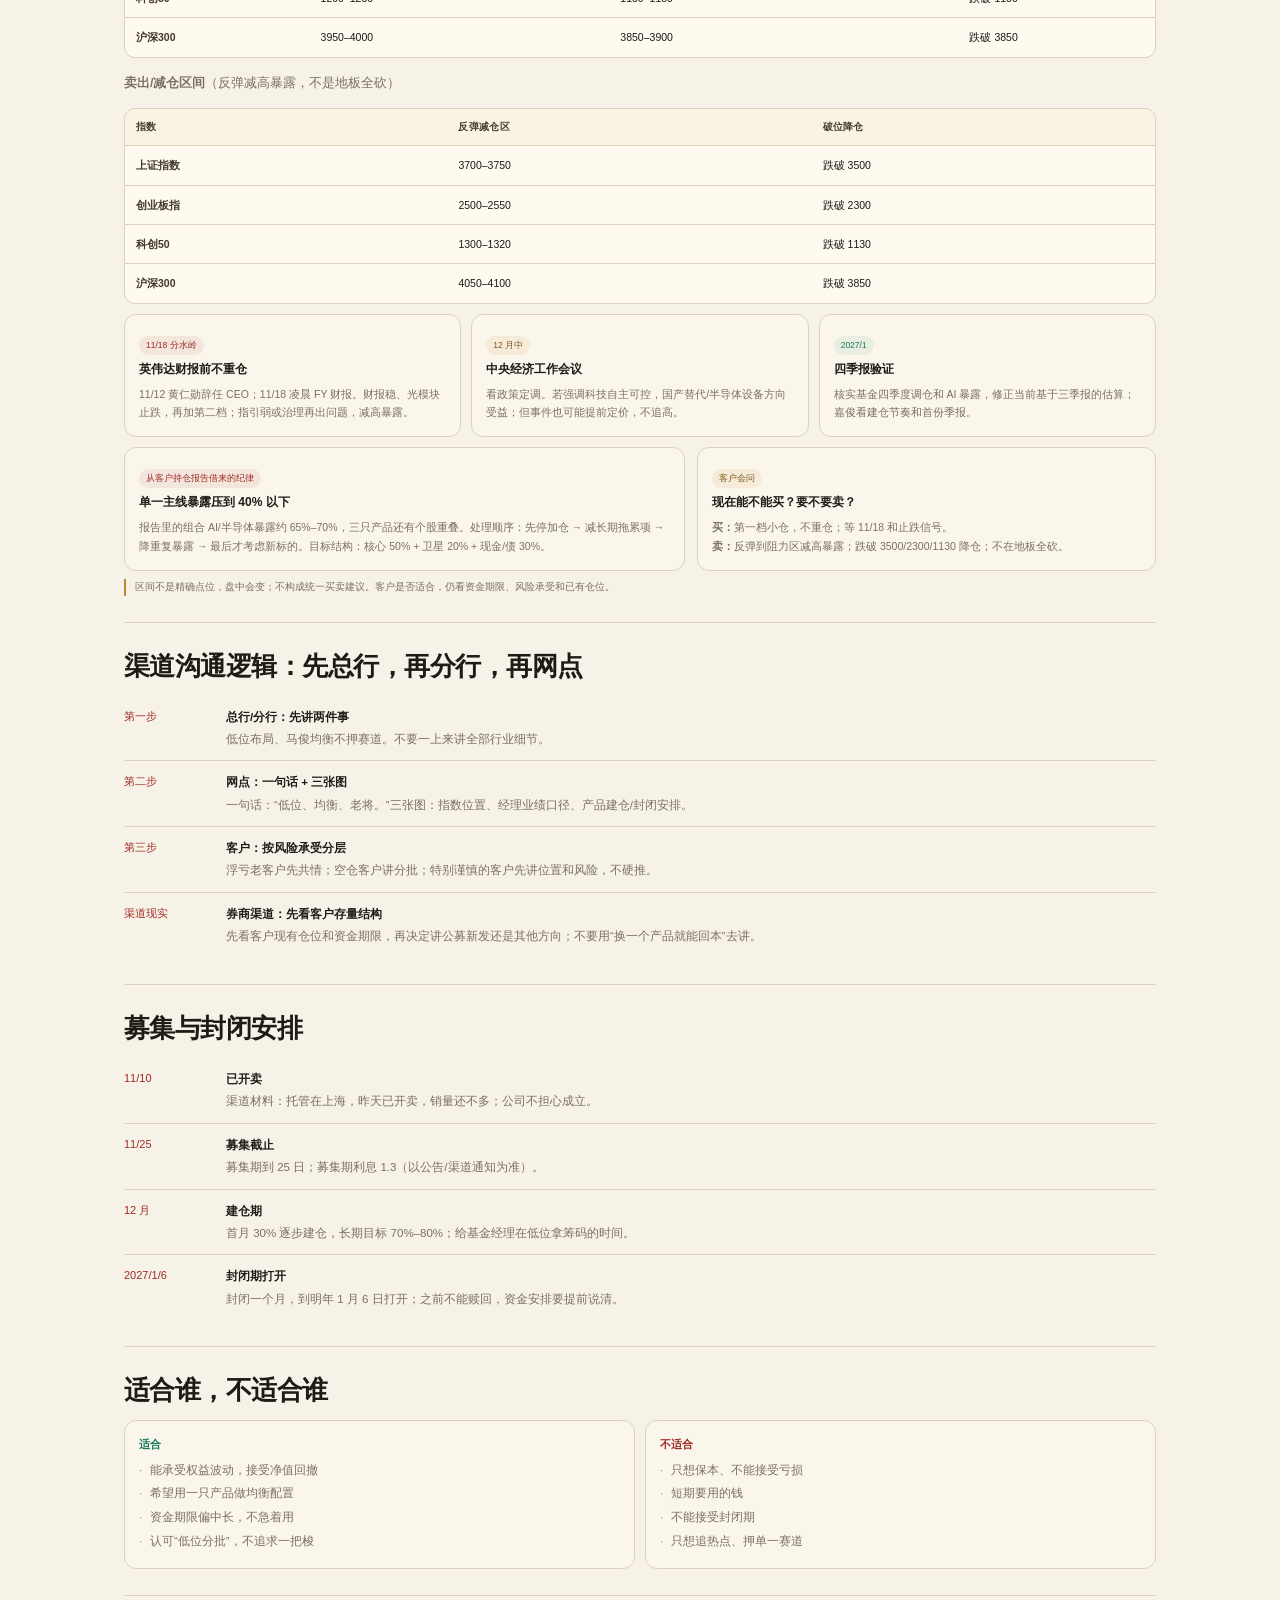
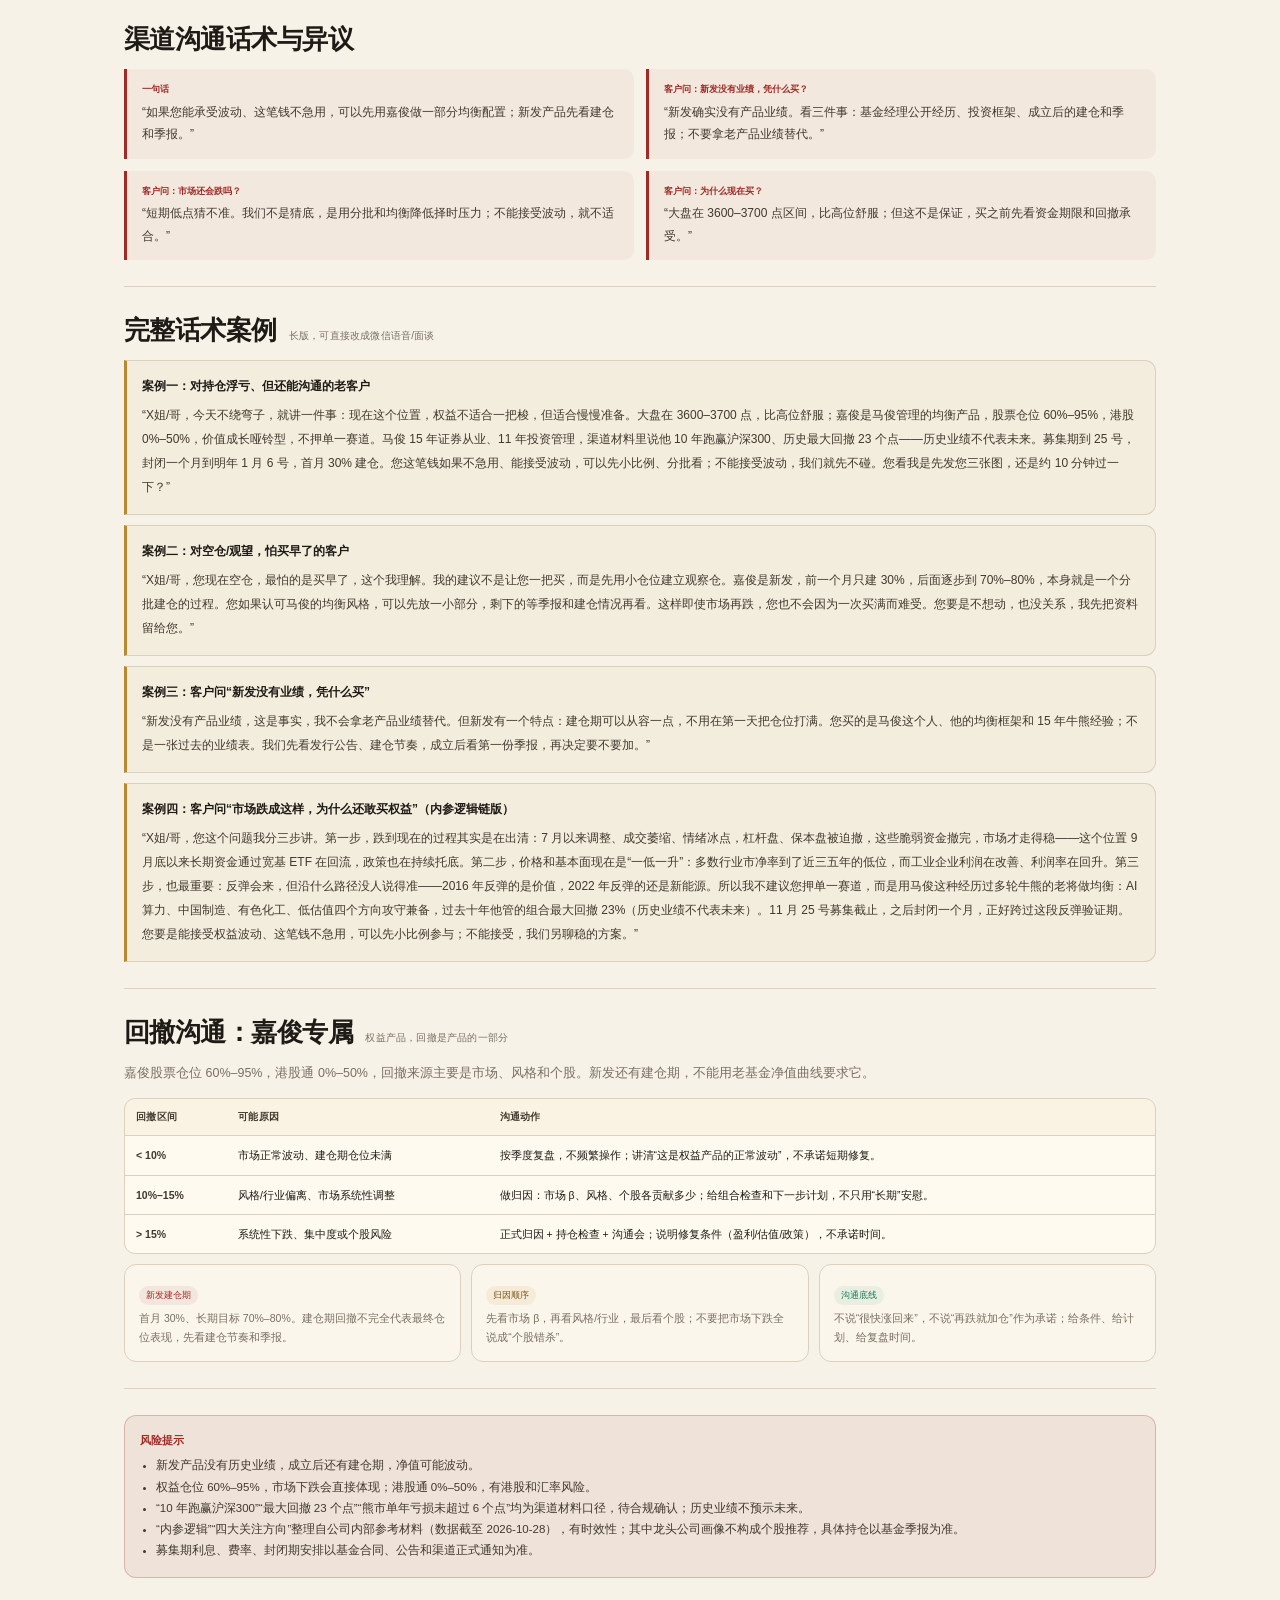
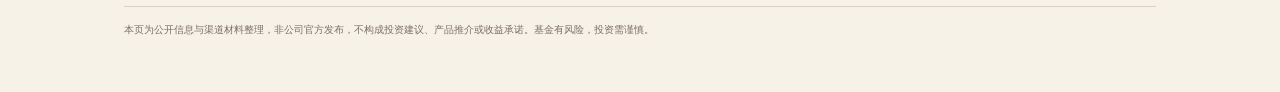
==== commit 573f5277: "feat: 产品页加入买点卖点与最新行情" ====
--- a/jiajun.html
+++ b/jiajun.html
@@ -121,7 +121,7 @@
   </section>
 
   <section class="section">
-    <h2>宏观与政策：客户会问什么 <small>截至 2026-11-11</small></h2>
+    <h2>宏观与政策：客户会问什么 <small>截至 2026-11-16</small></h2>
     <p class="lede">只留四件对嘉俊客户有用的事：宏观定调、国家队托底、利率/流动性、科技与海外。每件事都配一句客户沟通话术。</p>
     <div class="table-wrap">
       <table class="res-table">
@@ -129,8 +129,8 @@
         <tbody>
           <tr><td><b>宏观定调</b><small>人民日报“钟才文”四篇</small></td><td>上半年 GDP +4.7%，内需贡献超 80%、消费近 50%，规上工业利润 +18.7%。</td><td>稳定预期、抬风险偏好；是情绪和估值支撑，不是直接盈利信号。</td><td>“客户问经济行不行，可以引用这组数据；但别把它当成收益承诺。”</td></tr>
           <tr><td><b>国家队托底</b><small>11/2–11/6</small></td><td>中央汇金明确类平准基金角色；股票 ETF 9/28–11/4 净流入约 5995 亿；回购增持再贷款降至 1%。</td><td>阻断“下跌—赎回—抛售”负反馈，降低尾部风险；不是指数立刻转牛。</td><td>“客户问国家队买没买，可以说有托底；但托底不等于趋势，不等于现在追高。”</td></tr>
-          <tr><td><b>利率/流动性</b><small>11/2 起</small></td><td>隔夜逆回购 1.25% 成为主要政策利率；10Y 国债约 1.60%。</td><td>短端锚下移，折现率对成长估值有支撑；但盈利不验证，估值也难单独走远。</td><td>“客户问为什么现在能看权益，讲利率低位+分批；不要预测点位。”</td></tr>
-          <tr><td><b>科技与海外</b><small>2026/11</small></td><td>科创50 从夏季高点回撤约 54%；AI 相关篮子 PE 约 53→25 倍；11/4 科创50 +9.92%；美债 10Y 与 AI 资本开支仍是外部变量。</td><td>科技估值压缩后修复，但内部会分化；有业绩的 AI 硬件/半导体设备/存储优先，纯主题谨慎。</td><td>“客户问科技能不能追，答：不追主题，等三项确认，分批；跌了有子弹，涨了有仓位。”</td></tr>
+          <tr><td><b>利率/流动性</b><small>11/2 起</small></td><td>隔夜逆回购 1.25% 成为主要政策利率；10Y 国债约 1.61%。</td><td>短端锚下移，折现率对成长估值有支撑；但盈利不验证，估值也难单独走远。</td><td>“客户问为什么现在能看权益，讲利率低位+分批；不要预测点位。”</td></tr>
+          <tr><td><b>科技与海外</b><small>2026/11</small></td><td>科创50 从夏季高点回撤约 54%；AI 相关篮子 PE 约 53→25 倍；11/4 科创50 +9.92%；11/12 黄仁勋辞任英伟达 CEO，11/18 FY 财报是短期分水岭；美债 10Y 与 AI 资本开支仍是外部变量。</td><td>科技估值压缩后修复，但内部会分化；有业绩的 AI 硬件/半导体设备/存储优先，纯主题谨慎。</td><td>“客户问科技能不能追，答：不追主题，等三项确认，分批；跌了有子弹，涨了有仓位。”</td></tr>
         </tbody>
       </table>
     </div>
@@ -169,13 +169,65 @@
   </section>
 
   <section class="section">
-    <h2>科技股：客户问“能不能进场” <small>框架，不是点位预测</small></h2>
+    <h2>买点与卖点：嘉俊怎么分批 <small>数据截至 2026-11-16 09:42 盘中</small></h2>
+    <p class="lede">先看位置，再看区间。现在不是“全面买入”，是“第一档观察区”；创业板已跌破报告里的 2458 风控线，当前 2362.6，先控制仓位，不重仓。</p>
     <div class="res-grid-3">
-      <div class="res-card"><span class="tag">当前位置</span><h3>估值压缩，情绪修复</h3><p>科创50 从夏季高点回撤约 54%；AI 相关篮子 PE 约 53→25 倍；11/4 科创50 单日 +9.92%。</p><p class="res-note">高盛观点经媒体转述，非公司判断。</p></div>
-      <div class="res-card"><span class="tag gold">三个确认</span><h3>满足两个再加速</h3><p>① ETF 买盘从沪深300扩散到科创50/创业板且持续；② 科技指数不再创新低、缩量后放量；③ 美债 10Y 不创新高、AI 资本开支/业绩验证。</p></div>
-      <div class="res-card"><span class="tag green">进场节奏</span><h3>左侧小仓，右侧加仓</h3><p>不是现在一把梭：先小仓建立观察仓，确认后加，盈利验证后再提高。示例比例按客户风险调整，不构成统一建议。</p></div>
-    </div>
-    <p class="res-note">一句话判断：11 月更像“政策/流动性托底下的反弹窗口”，不是全面牛市；AI 硬件、半导体设备、存储等有业绩的方向优先，纯主题/高估值谨慎。不进场条件：ETF 净流入转负、科技指数再创新低、美债 10Y 再上冲、AI 资本开支下修，出现两条就暂停加仓。</p>
+      <div class="res-card"><span class="tag">现在</span><h3>第一档观察区</h3><p>上证 3595.7 / 创业板 2362.6 / 科创50 1243.6 / 沪深300 3972.2。上证、沪深300 在 2026 年低点上方不到 1%，创业板已破 2026 低点。</p></div>
+      <div class="res-card"><span class="tag gold">买</span><h3>3550–3600 / 2350–2400 / 1200–1250</h3><p>第一档只做计划金额的 20%–30%；第二档 3450–3500 / 2250–2300 / 1130–1180；跌破停止加仓。</p></div>
+      <div class="res-card"><span class="tag green">卖</span><h3>3700–3750 / 2500–2550 / 1300–1320</h3><p>反弹到阻力区减高暴露；跌破 3500 / 2300 / 1130 降仓；不在地板一次性清仓。</p></div>
+    </div>
+
+    <p class="lede" style="margin-top:14px"><b>现在在什么位置</b>（2026 年低点/高点来自日线，PE 为当前公开数据）</p>
+    <div class="table-wrap">
+      <table class="res-table" style="min-width:720px">
+        <thead><tr><th>指数</th><th>当前</th><th>2026 低点</th><th>2026 高点</th><th>距高点</th><th>PE</th></tr></thead>
+        <tbody>
+          <tr><td><b>上证指数</b></td><td>3595.7</td><td>3574.3</td><td>4258.9</td><td>-15.6%</td><td>16.41</td></tr>
+          <tr><td><b>创业板指</b></td><td>2362.6</td><td>2376.3</td><td>4380.4</td><td>-46.1%</td><td>43.14</td></tr>
+          <tr><td><b>科创50</b></td><td>1243.6</td><td>1132.3</td><td>2255.3</td><td>-44.9%</td><td>92.29</td></tr>
+          <tr><td><b>沪深300</b></td><td>3972.2</td><td>3958.1</td><td>5064.3</td><td>-21.6%</td><td>13.82</td></tr>
+        </tbody>
+      </table>
+    </div>
+    <p class="res-note">创业板当前已低于 2026 低点，报告里的 2458 风控线已经触发；科创50 PE 仍高，跌得多不等于便宜。</p>
+
+    <p class="lede" style="margin-top:14px"><b>买入区间</b>（区间，不是单一点位）</p>
+    <div class="table-wrap">
+      <table class="res-table" style="min-width:680px">
+        <thead><tr><th>指数</th><th>第一档：现在/接近</th><th>第二档：破位后等止跌</th><th>停止加仓</th></tr></thead>
+        <tbody>
+          <tr><td><b>上证指数</b></td><td>3550–3600</td><td>3450–3500</td><td>跌破 3450</td></tr>
+          <tr><td><b>创业板指</b></td><td>2350–2400</td><td>2250–2300</td><td>跌破 2250</td></tr>
+          <tr><td><b>科创50</b></td><td>1200–1250</td><td>1130–1180</td><td>跌破 1130</td></tr>
+          <tr><td><b>沪深300</b></td><td>3950–4000</td><td>3850–3900</td><td>跌破 3850</td></tr>
+        </tbody>
+      </table>
+    </div>
+
+    <p class="lede" style="margin-top:14px"><b>卖出/减仓区间</b>（反弹减高暴露，不是地板全砍）</p>
+    <div class="table-wrap">
+      <table class="res-table" style="min-width:680px">
+        <thead><tr><th>指数</th><th>反弹减仓区</th><th>破位降仓</th></tr></thead>
+        <tbody>
+          <tr><td><b>上证指数</b></td><td>3700–3750</td><td>跌破 3500</td></tr>
+          <tr><td><b>创业板指</b></td><td>2500–2550</td><td>跌破 2300</td></tr>
+          <tr><td><b>科创50</b></td><td>1300–1320</td><td>跌破 1130</td></tr>
+          <tr><td><b>沪深300</b></td><td>4050–4100</td><td>跌破 3850</td></tr>
+        </tbody>
+      </table>
+    </div>
+
+    <div class="res-grid-3" style="margin-top:10px">
+      <div class="res-card"><span class="tag">11/18 分水岭</span><h3>英伟达财报前不重仓</h3><p>11/12 黄仁勋辞任 CEO；11/18 凌晨 FY 财报。财报稳、光模块止跌，再加第二档；指引弱或治理再出问题，减高暴露。</p></div>
+      <div class="res-card"><span class="tag gold">12 月中</span><h3>中央经济工作会议</h3><p>看政策定调。若强调科技自主可控，国产替代/半导体设备方向受益；但事件也可能提前定价，不追高。</p></div>
+      <div class="res-card"><span class="tag green">2027/1</span><h3>四季报验证</h3><p>核实基金四季度调仓和 AI 暴露，修正当前基于三季报的估算；嘉俊看建仓节奏和首份季报。</p></div>
+    </div>
+
+    <div class="res-grid-2" style="margin-top:10px">
+      <div class="res-card"><span class="tag">从客户持仓报告借来的纪律</span><h3>单一主线暴露压到 40% 以下</h3><p>报告里的组合 AI/半导体暴露约 65%–70%，三只产品还有个股重叠。处理顺序：先停加仓 → 减长期拖累项 → 降重复暴露 → 最后才考虑新标的。目标结构：核心 50% + 卫星 20% + 现金/债 30%。</p></div>
+      <div class="res-card"><span class="tag gold">客户会问</span><h3>现在能不能买？要不要卖？</h3><p><b>买：</b>第一档小仓，不重仓；等 11/18 和止跌信号。<br><b>卖：</b>反弹到阻力区减高暴露；跌破 3500/2300/1130 降仓；不在地板全砍。</p></div>
+    </div>
+    <p class="res-note">区间不是精确点位，盘中会变；不构成统一买卖建议。客户是否适合，仍看资金期限、风险承受和已有仓位。</p>
   </section>
 
   <section class="section">
